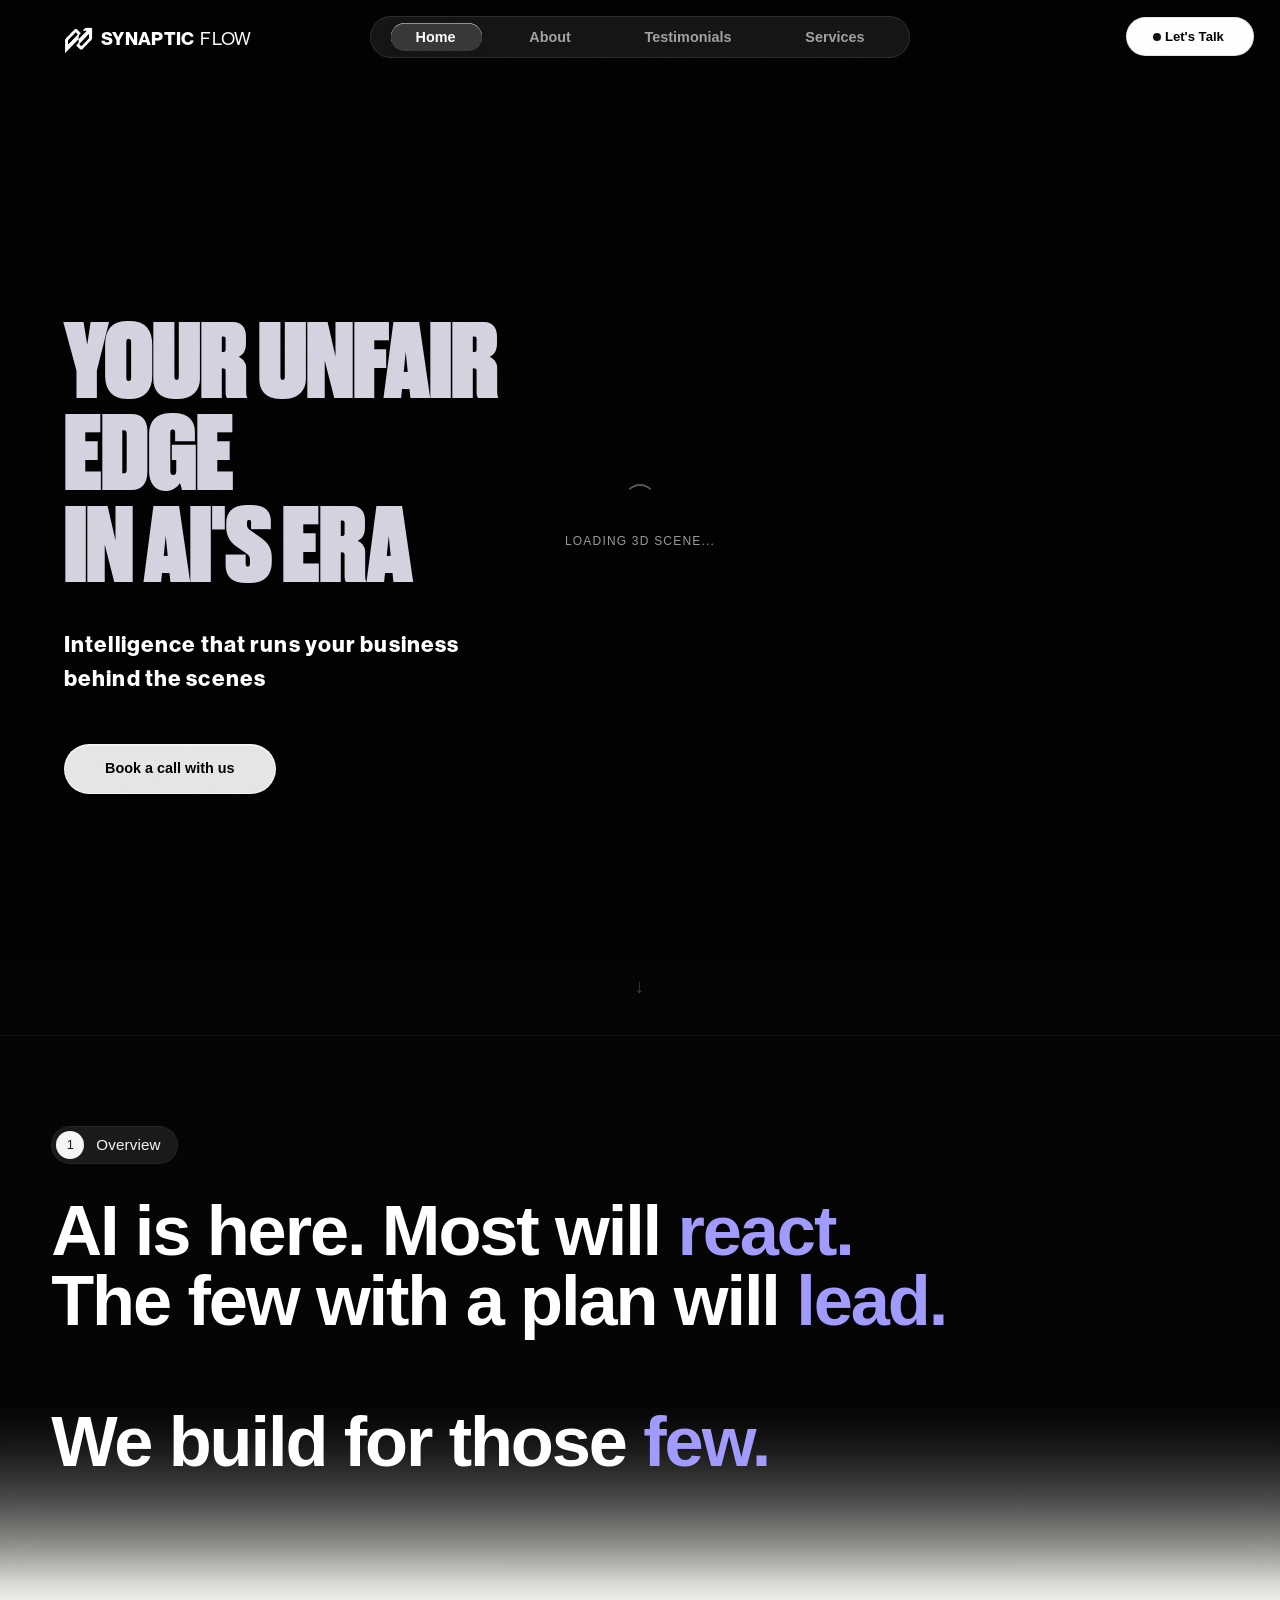
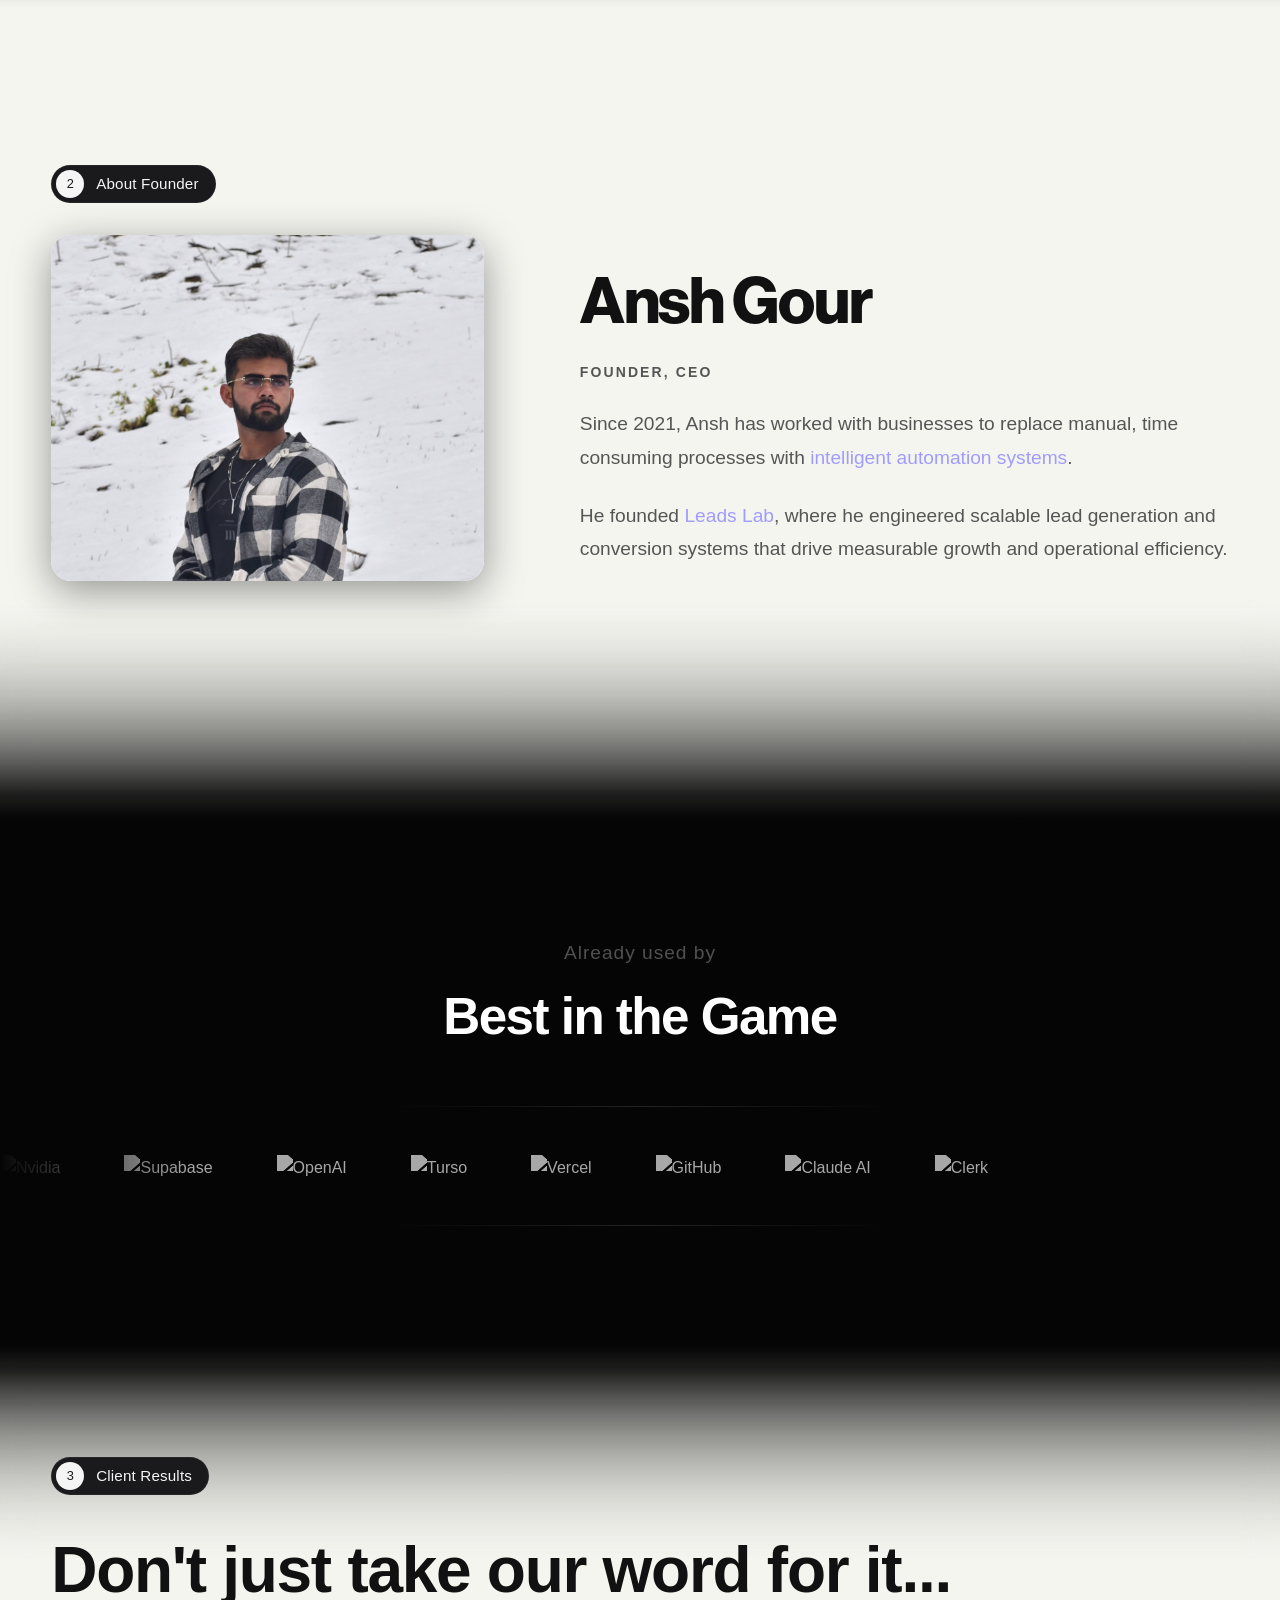
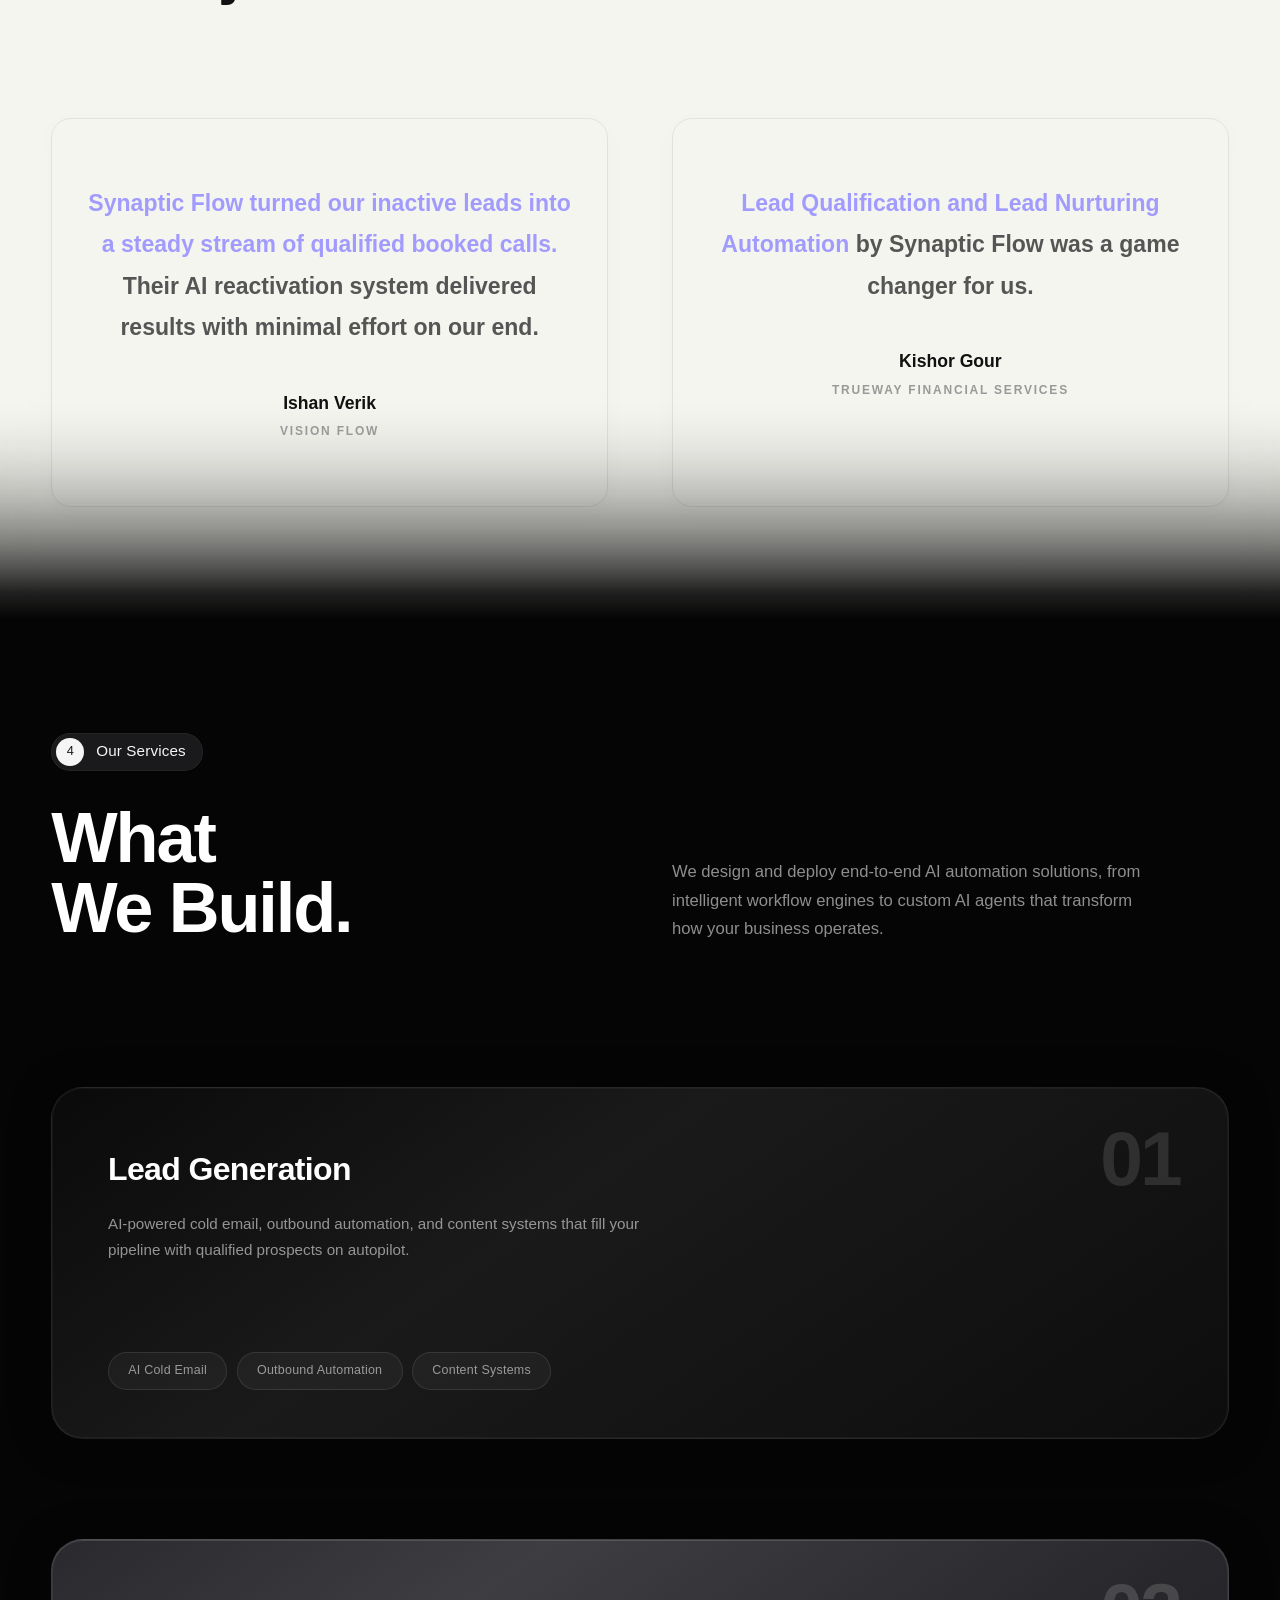
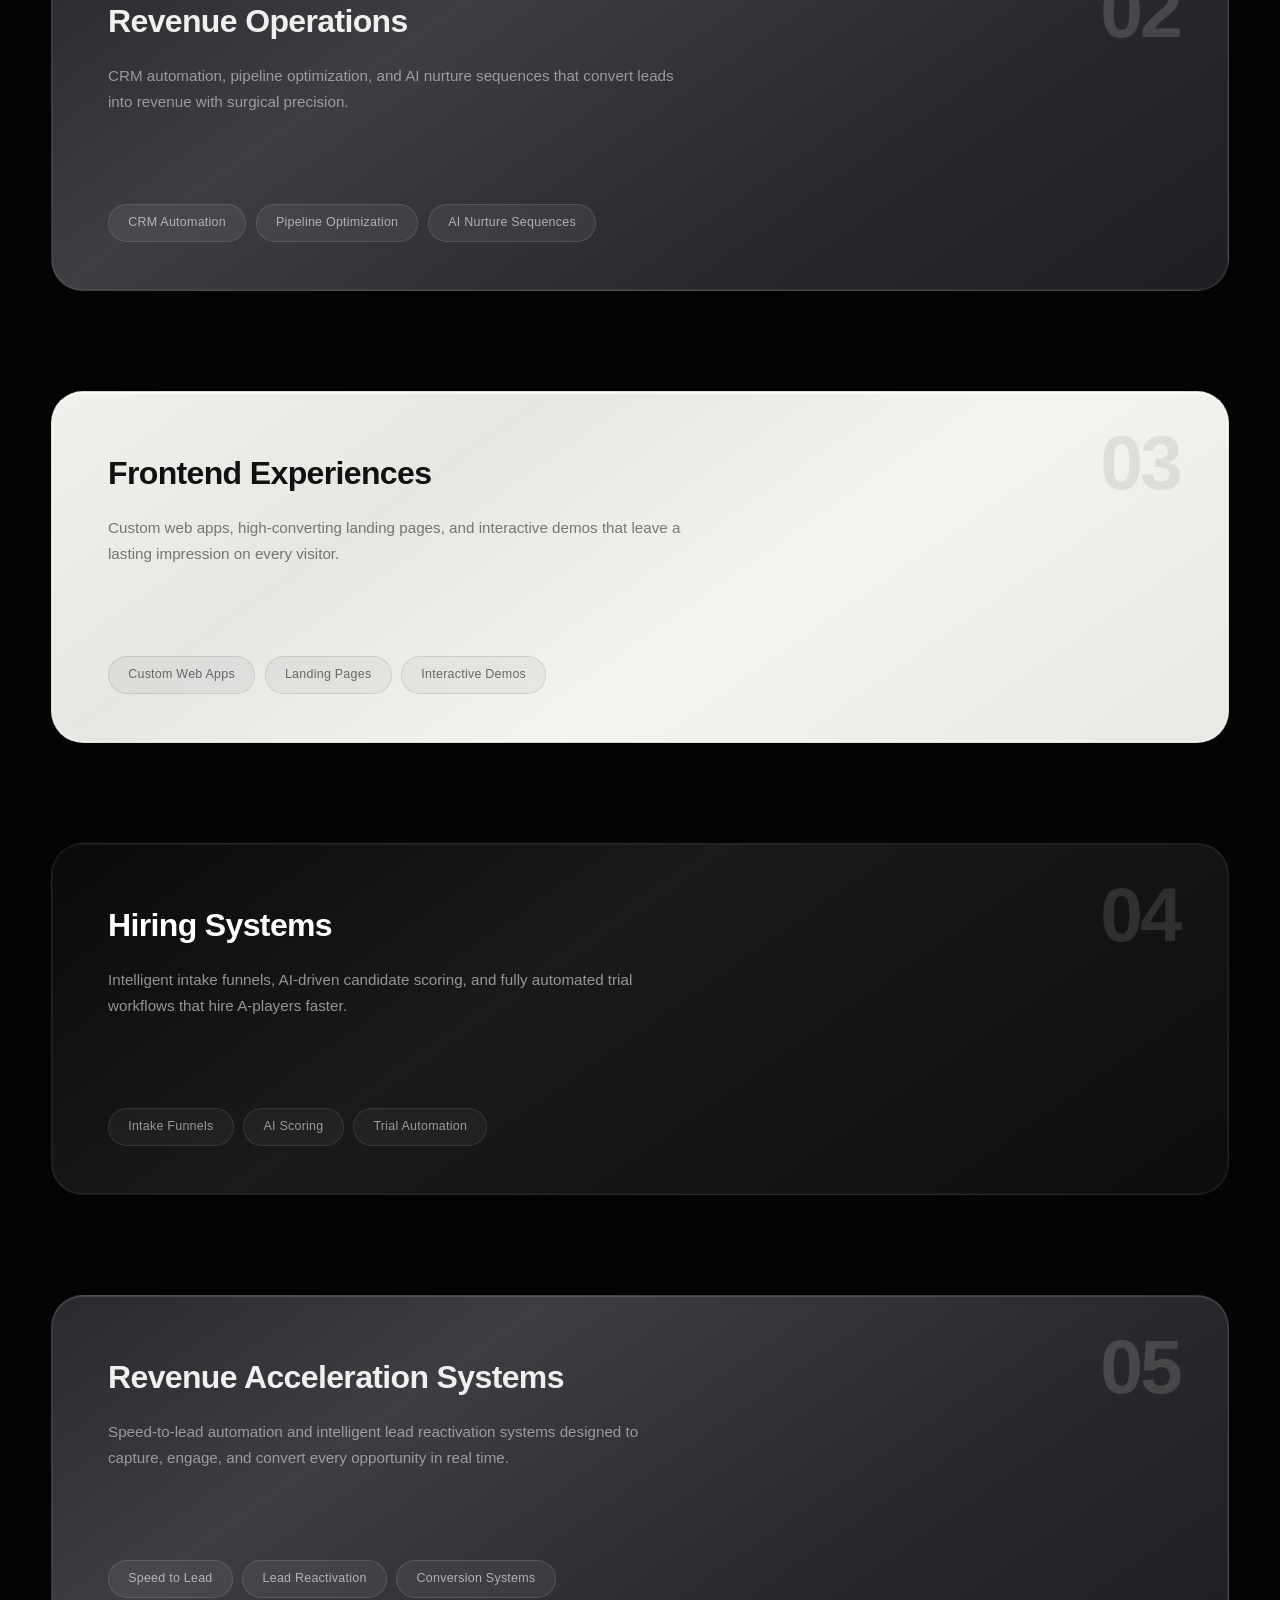
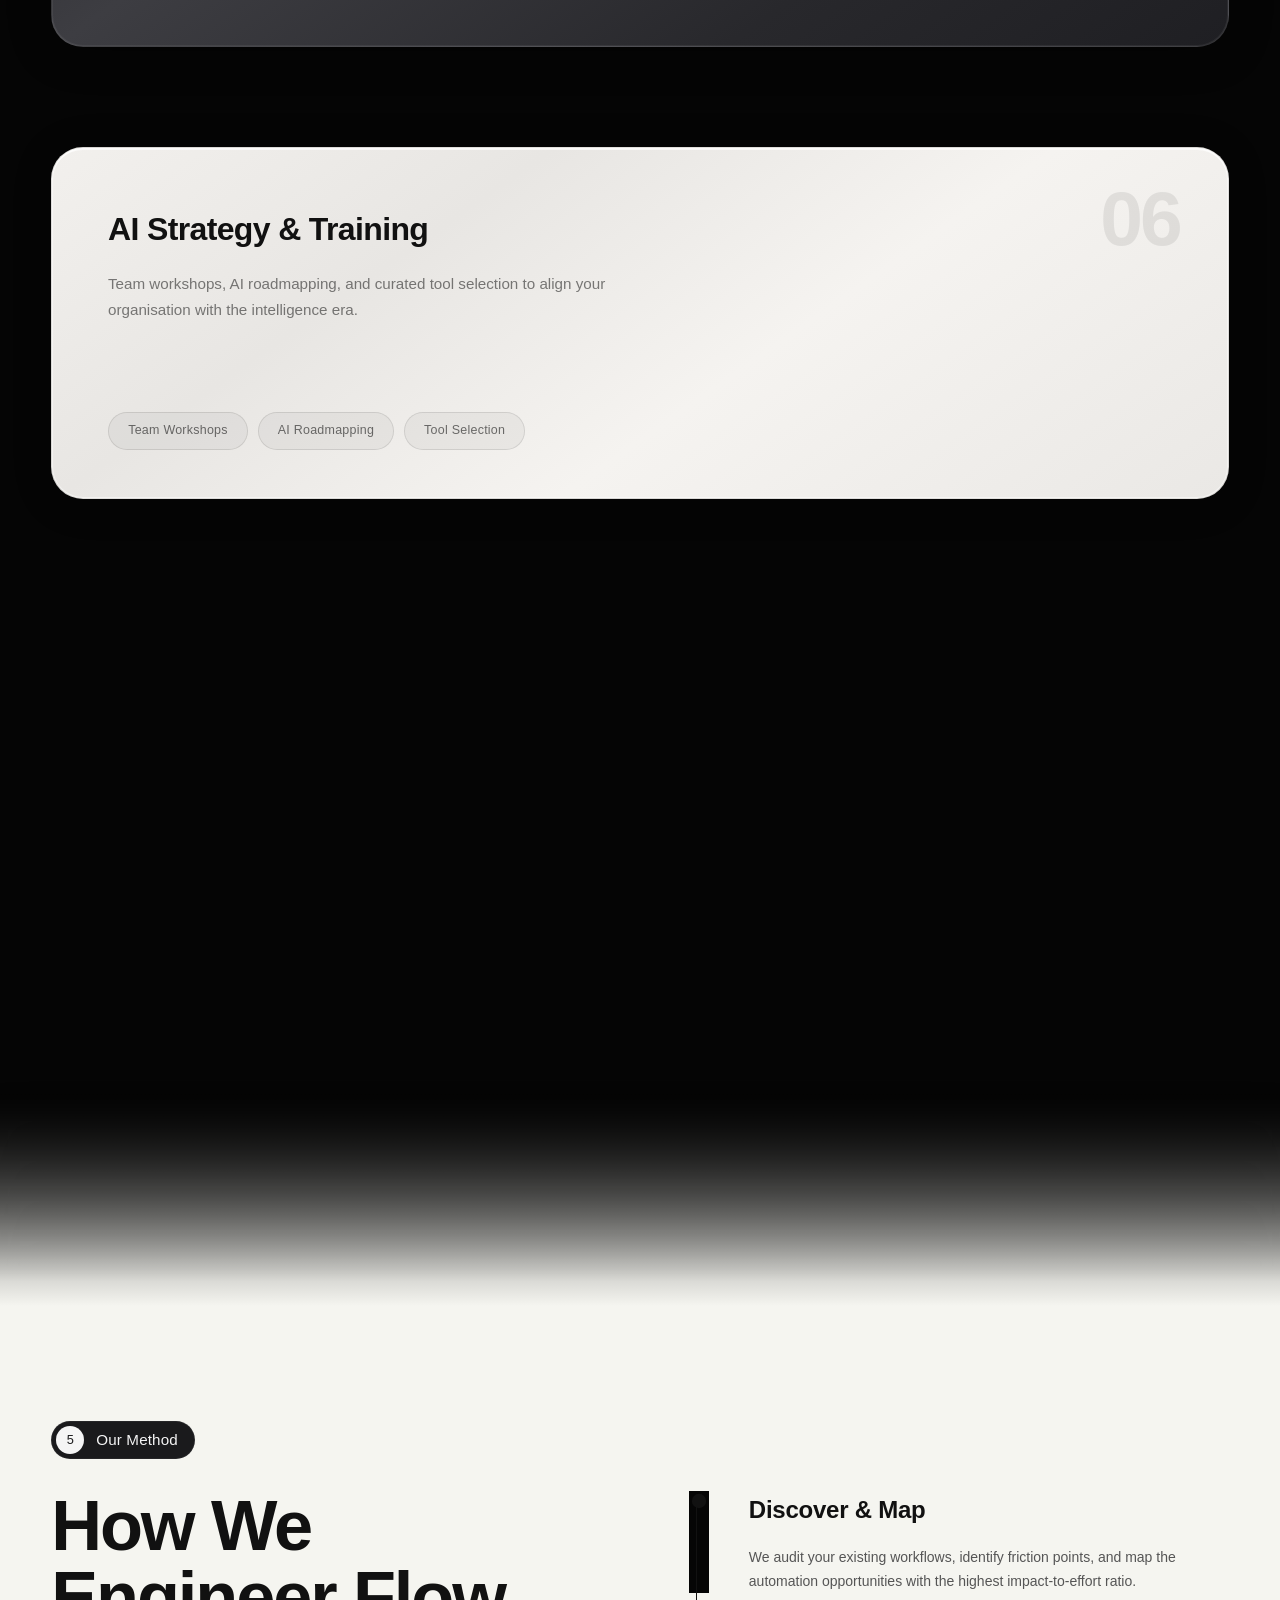
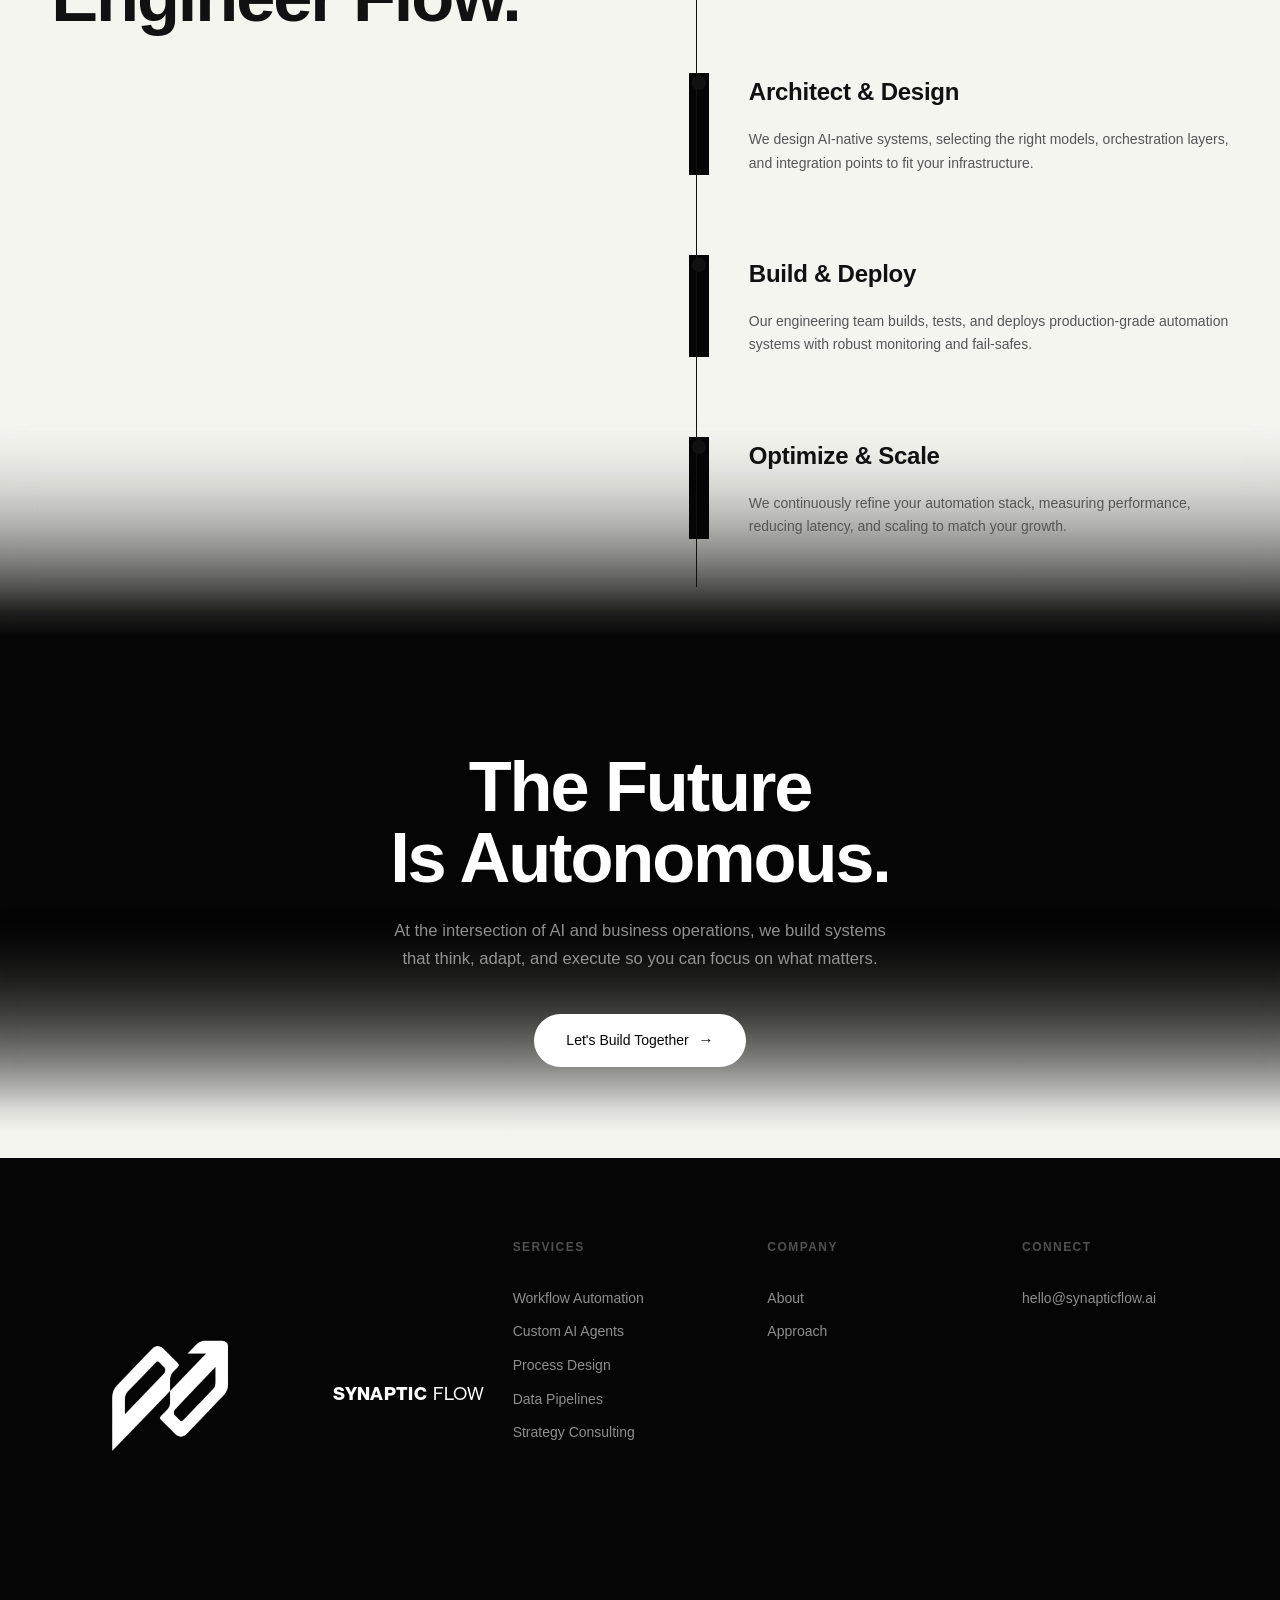
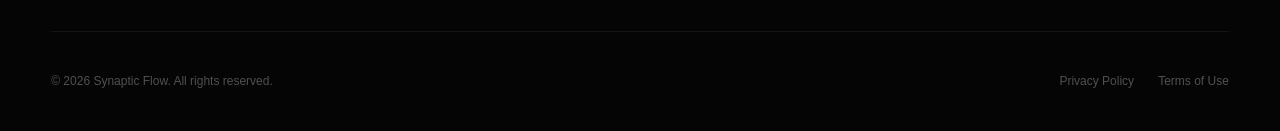
==== index.html @ d0195c16 "Add files via upload" ====
<!DOCTYPE html>
<html lang="en">
<head>
  <meta charset="UTF-8">
  <meta name="viewport" content="width=device-width, initial-scale=1.0">
  <title>Synaptic Flow</title>
  <meta name="description" content="Synaptic Flow is an AI automation agency that designs intelligent workflows, custom AI agents, and data pipeline solutions to accelerate your business.">
  
  <!-- SEO & Social Media Meta Tags -->
  <meta property="og:title" content="Synaptic Flow">
  <meta property="og:description" content="Redefining business efficiency with AI-native workflows and intelligent infrastructure.">
  <meta property="og:type" content="website">
  <meta property="og:url" content="https://synaptic-flow-steel.vercel.app">
  <meta property="og:image" content="https://synaptic-flow-steel.vercel.app/LOGO main.png">
  
  <meta name="twitter:card" content="summary_large_image">
  <meta name="twitter:title" content="Synaptic Flow">
  <meta name="twitter:description" content="Intelligent systems that think, adapt, and execute.">
  <meta name="twitter:image" content="https://synaptic-flow-steel.vercel.app/LOGO main.png">

  <link rel="stylesheet" href="style.css?v=1.1">
  <link rel="stylesheet" href="scroll-stack.css?v=1.0">
  <link rel="icon" href="data:image/svg+xml,%3Csvg xmlns='http://www.w3.org/2000/svg' viewBox='0 0 100 100'%3E%3Cstyle%3E path %7B fill: black; %7D @media (prefers-color-scheme: dark) %7B path %7B fill: white; %7D %7D %3C/style%3E%3Cpath d='M24 73L44 33H64L44 73H24ZM52 65L72 25L84 25L84 35L72 65L52 65Z'/%3E%3C/svg%3E">
  
  <!-- Preload Spline Models for faster delivery -->
  <link rel="preload" href="https://prod.spline.design/l4Z8jUJ92peaxPtR/scene.splinecode" as="fetch" crossorigin="anonymous">
  <link rel="preload" href="https://prod.spline.design/rme7AXOJMiiOCB2o/scene.splinecode" as="fetch" crossorigin="anonymous">

  <!-- Three.js for Background Effects -->
  <script src="https://cdnjs.cloudflare.com/ajax/libs/three.js/0.160.0/three.min.js"></script>

  <!-- Spline JS Runtime -->
  <script type="module">
    import { Application } from 'https://esm.sh/@splinetool/runtime';
    
    document.addEventListener('DOMContentLoaded', () => {
      // Skip Spline 3D on mobile for performance — show static image instead
      if (window.innerWidth <= 768) {
        const loader = document.getElementById('splineLoader');
        if (loader) loader.classList.add('hidden');
        return;
      }

      const fgCanvas = document.getElementById('canvas3d');
      const loader = document.getElementById('splineLoader');
      
      const appFg = new Application(fgCanvas);
      
      appFg.load('https://prod.spline.design/l4Z8jUJ92peaxPtR/scene.splinecode')
        .then(() => {
          loader.classList.add('hidden');
          fgCanvas.classList.add('loaded');
        })
        .catch(err => console.error("Spline Load Error:", err));
    });
  </script>
</head>
<body>

  <!-- Noise Texture Overlay -->
  <div class="noise-overlay" aria-hidden="true"></div>

  <!-- ============================================================
       NAVIGATION — Centered, minimal, augen-style
       ============================================================ -->
  <nav class="nav" id="nav">
    <div class="container">
      <a href="#" class="nav-logo">
        <img src="LOGO main.png" alt="Synaptic Flow Logo" class="logo-image">
        <span class="brand-text"><strong>SYNAPTIC</strong> FLOW</span>
      </a>

      <ul class="nav-links" id="navLinks">
        <li><a href="#hero" class="nav-link" data-section="hero">Home</a></li>
        <li><a href="#about" class="nav-link" data-section="about">About</a></li>
        <li><a href="#testimonials" class="nav-link" data-section="testimonials">Testimonials</a></li>
        <li><a href="#services" class="nav-link" data-section="services">Services</a></li>
        <div class="nav-glass-indicator" id="navGlassIndicator"></div>
      </ul>



      <a href="https://cal.com/ansh-gour-oewwlq/30min" target="_blank" class="interactive-hover-btn group">
        <span class="ihb-text-initial">Let's Talk</span>
        <div class="ihb-text-hover">
          <span>Let's Talk</span>
          <svg width="16" height="16" viewBox="0 0 24 24" fill="none" stroke="currentColor" stroke-width="2" stroke-linecap="round" stroke-linejoin="round" class="lucide lucide-arrow-right"><path d="M5 12h14"/><path d="m12 5 7 7-7 7"/></svg>
        </div>
        <div class="ihb-bg-effect"></div>
      </a>

      <button class="nav-toggle" id="navToggle" aria-label="Toggle navigation">
        <span></span>
        <span></span>
        <span></span>
      </button>
    </div>
  </nav>

  <!-- Mobile Menu -->
  <div class="mobile-menu" id="mobileMenu">
    <a href="#hero" class="nav-link">Home</a>
    <a href="#about" class="nav-link">About</a>
    <a href="#testimonials" class="nav-link">Testimonials</a>
    <a href="#services" class="nav-link">Services</a>
    <a href="#contact" class="btn btn-primary" style="margin-top: 1rem;">Get Started <span class="btn-arrow">→</span></a>
  </div>

  <!-- ============================================================
       HERO SECTION — Light, augen.pro inspired
       ============================================================ -->
  <section class="hero" id="hero">
    <!-- LightPillar Background (Desktop Only) -->
    <div id="lightPillarContainer" class="desktop-only" aria-hidden="true"></div>

    <!-- Top Heading -->
    <!-- Desktop: Left-aligned, 3 lines, Solid Black -->
    <h2 class="hero-top-heading reveal desktop-only">
      <span class="heading-line-1">YOUR UNFAIR</span>
      <span class="heading-line-2">EDGE</span>
      <span class="heading-line-3">IN AI'S ERA</span>
    </h2>
    
    <!-- Mobile: Centered, 2 lines, Hollow/Solid Mix -->
    <h2 class="hero-top-heading reveal mobile-only">
      <span class="heading-line-1">YOUR <span class="text-hollow">UNFAIR</span> EDGE</span>
      <span class="heading-line-2">IN <span class="text-solid">AI'S</span> <span class="text-hollow">ERA</span></span>
    </h2>

    <!-- Subheading with Scramble Effect -->
    <div class="hero-subheading-wrapper reveal reveal-delay-1">
      <span id="specialTextSubheading" class="special-text-subheading"></span>
    </div>

    <!-- Book a Call Button (Initially inline, then becomes floating) -->
    <div class="floating-cta-bar" id="floatingCtaBar">
      <a
        href="https://cal.com/ansh-gour-oewwlq/30min"
        target="_blank"
        rel="noopener noreferrer"
        class="floating-cta-btn group"
        id="floatingCtaBtn"
        aria-label="Book a call with us"
      >
        <span class="ihb-text-initial">Book a call with us</span>
        <div class="ihb-text-hover">
          <span>Book a call with us</span>
          <svg width="16" height="16" viewBox="0 0 24 24" fill="none" stroke="currentColor" stroke-width="2" stroke-linecap="round" stroke-linejoin="round" class="lucide lucide-arrow-right"><path d="M5 12h14"/><path d="m12 5 7 7-7 7"/></svg>
        </div>
        <div class="ihb-bg-effect"></div>
      </a>
    </div>

    <!-- Mobile-only Logo Cloud (inside hero, below subheading) -->
    <div class="hero-logo-cloud" aria-label="Trusted brands">
      <div class="hero-logo-cloud-divider"></div>
      <div class="hero-logo-cloud-row">
        <p class="hero-logo-cloud-label">Used by the best</p>
        <div class="hero-logo-cloud-slider">
          <div class="hero-logo-cloud-track">
            <img src="https://svgl.app/library/nvidia-wordmark-light.svg" alt="Nvidia" loading="lazy">
            <img src="https://svgl.app/library/supabase_wordmark_light.svg" alt="Supabase" loading="lazy">
            <img src="https://svgl.app/library/openai_wordmark_light.svg" alt="OpenAI" loading="lazy">
            <img src="https://svgl.app/library/turso-wordmark-light.svg" alt="Turso" loading="lazy">
            <img src="https://svgl.app/library/vercel_wordmark.svg" alt="Vercel" loading="lazy">
            <img src="https://svgl.app/library/github_wordmark_light.svg" alt="GitHub" loading="lazy">
            <img src="https://svgl.app/library/claude-ai-wordmark-icon_light.svg" alt="Claude AI" loading="lazy">
            <img src="https://svgl.app/library/clerk-wordmark-light.svg" alt="Clerk" loading="lazy">
            <!-- Duplicated for seamless loop -->
            <img src="https://svgl.app/library/nvidia-wordmark-light.svg" alt="" loading="lazy" aria-hidden="true">
            <img src="https://svgl.app/library/supabase_wordmark_light.svg" alt="" loading="lazy" aria-hidden="true">
            <img src="https://svgl.app/library/openai_wordmark_light.svg" alt="" loading="lazy" aria-hidden="true">
            <img src="https://svgl.app/library/turso-wordmark-light.svg" alt="" loading="lazy" aria-hidden="true">
            <img src="https://svgl.app/library/vercel_wordmark.svg" alt="" loading="lazy" aria-hidden="true">
            <img src="https://svgl.app/library/github_wordmark_light.svg" alt="" loading="lazy" aria-hidden="true">
            <img src="https://svgl.app/library/claude-ai-wordmark-icon_light.svg" alt="" loading="lazy" aria-hidden="true">
            <img src="https://svgl.app/library/clerk-wordmark-light.svg" alt="" loading="lazy" aria-hidden="true">
          </div>
        </div>
      </div>
      <div class="hero-logo-cloud-divider"></div>
    </div>

    <!-- Central 3D visual area -->
    <div class="hero-visual">
      <!-- Static fallback for mobile (no WebGL needed) -->


      <!-- Spline 3D Scene (desktop only) -->
      <div class="spline-container" id="spline-hero">
        <!-- Loading state -->
        <div class="spline-loader" id="splineLoader">
          <div class="spline-spinner"></div>
          <span>Loading 3D Scene...</span>
        </div>
        
        <!-- Canvas for Foreground Robot -->
        <canvas id="canvas3d"></canvas>
      </div>
    </div>



    <!-- Scroll indicator -->
    <div class="hero-scroll">
      <span class="scroll-arrow">↓</span>
    </div>

    <!-- Light-to-dark transition gradient & blur -->
    <div class="hero-to-dark" aria-hidden="true"></div>
  </section>

  <!-- ============================================================
       OVERVIEW SECTION
       ============================================================ -->
  <section class="section overview" id="overview">
    <div class="container">
      <div class="overview-header reveal">
        <div class="section-kicker-badge" style="margin-bottom: 2rem;">
          <span class="badge-number">1</span>
          <span class="badge-text">Overview</span>
        </div>
        <h2 class="overview-heading">AI is here. Most will <span style="color:var(--accent-2)">react.</span><br>The few with a plan will <span style="color:var(--accent-2)">lead.</span><br><br>We build for those <span style="color:var(--accent-2)">few.</span></h2>

      </div>


    </div>
    <div class="section-fade fade-to-light" aria-hidden="true"></div>
  </section>

  <!-- ============================================================
       ABOUT SECTION
       ============================================================ -->
  <section class="section about light-section" id="about">
    <div class="container">
      <div class="section-kicker-badge reveal" style="margin-bottom: 5rem; margin-top: -8rem; position: relative; z-index: 10;">
        <span class="badge-number">2</span>
        <span class="badge-text">About Founder</span>
      </div>
      <div class="about-grid">
        <div class="about-image reveal">
          <img src="ansh.jpg.jpeg" alt="Ansh Gour">
        </div>
        <div class="about-content reveal reveal-delay-1">
          <div class="about-header">
            <h2 class="about-name">Ansh Gour</h2>
            <div class="about-title">Founder, CEO</div>
          </div>
          <div class="about-text-container">
            <p class="about-text">
              Since 2021, Ansh has worked with businesses to replace manual, time consuming processes with <span style="color:var(--accent-2); font-weight: 500;">intelligent automation systems</span>.
            </p>
            <p class="about-text">
              He founded <span style="color:var(--accent-2); font-weight: 500;">Leads Lab</span>, where he engineered scalable lead generation and conversion systems that drive measurable growth and operational efficiency.
            </p>
          </div>
        </div>
      </div>
    </div>
    <div class="section-fade fade-to-dark" aria-hidden="true"></div>
  </section>



  <!-- ============================================================
       LOGO CLOUD SECTION (Desktop Only)
       ============================================================ -->
  <section class="section logo-cloud-section" id="logo-cloud" aria-label="Tools used by the best">
    <div class="logo-cloud-inner">
      <div class="logo-cloud-header">
        <p class="logo-cloud-sub">Already used by</p>
        <h2 class="logo-cloud-heading">Best in the Game</h2>
      </div>
      <div class="logo-cloud-divider"></div>
      <div class="logo-cloud-slider-wrapper">
        <div class="logo-cloud-slider" id="logoCloudSlider">
          <div class="logo-cloud-track">
            <img src="https://svgl.app/library/nvidia-wordmark-light.svg" alt="Nvidia" loading="lazy">
            <img src="https://svgl.app/library/supabase_wordmark_light.svg" alt="Supabase" loading="lazy">
            <img src="https://svgl.app/library/openai_wordmark_light.svg" alt="OpenAI" loading="lazy">
            <img src="https://svgl.app/library/turso-wordmark-light.svg" alt="Turso" loading="lazy">
            <img src="https://svgl.app/library/vercel_wordmark.svg" alt="Vercel" loading="lazy">
            <img src="https://svgl.app/library/github_wordmark_light.svg" alt="GitHub" loading="lazy">
            <img src="https://svgl.app/library/claude-ai-wordmark-icon_light.svg" alt="Claude AI" loading="lazy">
            <img src="https://svgl.app/library/clerk-wordmark-light.svg" alt="Clerk" loading="lazy">
            <!-- Duplicated for seamless loop -->
            <img src="https://svgl.app/library/nvidia-wordmark-light.svg" alt="" loading="lazy" aria-hidden="true">
            <img src="https://svgl.app/library/supabase_wordmark_light.svg" alt="" loading="lazy" aria-hidden="true">
            <img src="https://svgl.app/library/openai_wordmark_light.svg" alt="" loading="lazy" aria-hidden="true">
            <img src="https://svgl.app/library/turso-wordmark-light.svg" alt="" loading="lazy" aria-hidden="true">
            <img src="https://svgl.app/library/vercel_wordmark.svg" alt="" loading="lazy" aria-hidden="true">
            <img src="https://svgl.app/library/github_wordmark_light.svg" alt="" loading="lazy" aria-hidden="true">
            <img src="https://svgl.app/library/claude-ai-wordmark-icon_light.svg" alt="" loading="lazy" aria-hidden="true">
            <img src="https://svgl.app/library/clerk-wordmark-light.svg" alt="" loading="lazy" aria-hidden="true">
          </div>
        </div>
      </div>
      <div class="logo-cloud-divider"></div>
    </div>
  </section>

  <!-- ============================================================
       TESTIMONIALS SECTION
       ============================================================ -->
  <section class="section testimonials light-section" id="testimonials">
    <div class="section-fade-top fade-from-dark" aria-hidden="true"></div>
    <div class="container">
      <div class="section-kicker-badge reveal" style="margin-bottom: 1.5rem;">
        <span class="badge-number">3</span>
        <span class="badge-text">Client Results</span>
      </div>
      <h2 class="testimonials-heading reveal">Don't just take our word for it...</h2>
      
      <div class="testimonials-grid">
        <div class="testimonial-card reveal">
          <p class="testimonial-text">
            <span class="text-accent">Synaptic Flow turned our inactive leads into a steady stream of qualified booked calls.</span> Their AI reactivation system delivered results with minimal effort on our end.
          </p>
          <div class="testimonial-author">
            <span class="author-name">Ishan Verik</span>
            <span class="author-company">VISION FLOW</span>
          </div>
        </div>

        <div class="testimonial-card reveal reveal-delay-1">
          <p class="testimonial-text">
            <span class="text-accent">Lead Qualification and Lead Nurturing Automation</span> by Synaptic Flow was a game changer for us.
          </p>
          <div class="testimonial-author">
            <span class="author-name">Kishor Gour</span>
            <span class="author-company">TRUEWAY FINANCIAL SERVICES</span>
          </div>
        </div>
      </div>
    </div>
    <div class="section-fade fade-to-dark" aria-hidden="true"></div>
  </section>

  <!-- ============================================================
       SERVICES SECTION
       ============================================================ -->
  <section class="section services" id="services">
    <div class="container">
      <div class="section-kicker-badge reveal" style="margin-bottom: 2rem;">
        <span class="badge-number">4</span>
        <span class="badge-text">Our Services</span>
      </div>
      <div class="services-header reveal">
        <h2 class="services-heading">What<br>We Build.</h2>
        <p class="services-description">
          We design and deploy end-to-end AI automation solutions, from intelligent workflow engines to custom AI agents that transform how your business operates.
        </p>
      </div>

      <!-- ===== DESKTOP: Scroll-Stack Cards ===== -->
      <div class="scroll-stack-wrapper" id="scrollStackWrapper">
        <div class="scroll-stack-inner">

          <!-- Card 1 — Shiny Black -->
          <div class="scroll-stack-card ss-shiny-black">
            <div class="ss-card-shimmer"></div>
            <span class="ss-card-number">01</span>
            <h3 class="ss-card-title">Lead Generation</h3>
            <p class="ss-card-desc">AI-powered cold email, outbound automation, and content systems that fill your pipeline with qualified prospects on autopilot.</p>
            <div class="ss-card-pills">
              <span class="ss-pill">AI Cold Email</span>
              <span class="ss-pill">Outbound Automation</span>
              <span class="ss-pill">Content Systems</span>
            </div>
          </div>

          <!-- Card 2 — Metallic Gray -->
          <div class="scroll-stack-card ss-metallic-gray">
            <div class="ss-card-shimmer"></div>
            <span class="ss-card-number">02</span>
            <h3 class="ss-card-title">Revenue Operations</h3>
            <p class="ss-card-desc">CRM automation, pipeline optimization, and AI nurture sequences that convert leads into revenue with surgical precision.</p>
            <div class="ss-card-pills">
              <span class="ss-pill">CRM Automation</span>
              <span class="ss-pill">Pipeline Optimization</span>
              <span class="ss-pill">AI Nurture Sequences</span>
            </div>
          </div>

          <!-- Card 3 — Pearl White -->
          <div class="scroll-stack-card ss-pearl-white">
            <div class="ss-card-shimmer"></div>
            <span class="ss-card-number">03</span>
            <h3 class="ss-card-title">Frontend Experiences</h3>
            <p class="ss-card-desc">Custom web apps, high-converting landing pages, and interactive demos that leave a lasting impression on every visitor.</p>
            <div class="ss-card-pills">
              <span class="ss-pill">Custom Web Apps</span>
              <span class="ss-pill">Landing Pages</span>
              <span class="ss-pill">Interactive Demos</span>
            </div>
          </div>

          <!-- Card 4 — Shiny Black -->
          <div class="scroll-stack-card ss-shiny-black">
            <div class="ss-card-shimmer"></div>
            <span class="ss-card-number">04</span>
            <h3 class="ss-card-title">Hiring Systems</h3>
            <p class="ss-card-desc">Intelligent intake funnels, AI-driven candidate scoring, and fully automated trial workflows that hire A-players faster.</p>
            <div class="ss-card-pills">
              <span class="ss-pill">Intake Funnels</span>
              <span class="ss-pill">AI Scoring</span>
              <span class="ss-pill">Trial Automation</span>
            </div>
          </div>

          <!-- Card 5 — Metallic Gray -->
          <div class="scroll-stack-card ss-metallic-gray">
            <div class="ss-card-shimmer"></div>
            <span class="ss-card-number">05</span>
            <h3 class="ss-card-title">Revenue Acceleration Systems</h3>
            <p class="ss-card-desc">Speed-to-lead automation and intelligent lead reactivation systems designed to capture, engage, and convert every opportunity in real time.</p>
            <div class="ss-card-pills">
              <span class="ss-pill">Speed to Lead</span>
              <span class="ss-pill">Lead Reactivation</span>
              <span class="ss-pill">Conversion Systems</span>
            </div>
          </div>

          <!-- Card 6 — Pearl White -->
          <div class="scroll-stack-card ss-pearl-white">
            <div class="ss-card-shimmer"></div>
            <span class="ss-card-number">06</span>
            <h3 class="ss-card-title">AI Strategy & Training</h3>
            <p class="ss-card-desc">Team workshops, AI roadmapping, and curated tool selection to align your organisation with the intelligence era.</p>
            <div class="ss-card-pills">
              <span class="ss-pill">Team Workshops</span>
              <span class="ss-pill">AI Roadmapping</span>
              <span class="ss-pill">Tool Selection</span>
            </div>
          </div>

          <div class="scroll-stack-end"></div>
        </div>
      </div>

      <!-- ===== MOBILE: Standard Grid Fallback ===== -->
      <div class="solutions-grid solutions-grid-mobile">
        <div class="solution-card reveal">
          <div class="glow-pattern" style="background: radial-gradient(circle at center, rgba(108, 92, 231, 0.08) 0%, transparent 60%);"></div>
          <h3 class="solution-title">Lead Generation</h3>
          <div class="solution-labels">
            <span class="solution-label-pill">AI Cold Email</span>
            <span class="solution-label-pill">Outbound Automation</span>
            <span class="solution-label-pill">Content Systems</span>
          </div>
        </div>
        <div class="solution-card reveal reveal-delay-1">
          <div class="glow-pattern" style="background: radial-gradient(circle at center, rgba(162, 155, 254, 0.08) 0%, transparent 60%); animation-delay: -2s;"></div>
          <h3 class="solution-title">Revenue Operations</h3>
          <div class="solution-labels">
            <span class="solution-label-pill">CRM Automation</span>
            <span class="solution-label-pill">Pipeline Optimization</span>
            <span class="solution-label-pill">AI Nurture Sequences</span>
          </div>
        </div>
        <div class="solution-card reveal reveal-delay-2">
          <div class="glow-pattern" style="background: radial-gradient(circle at center, rgba(116, 185, 255, 0.08) 0%, transparent 60%); animation-delay: -4s;"></div>
          <h3 class="solution-title">Frontend Experiences</h3>
          <div class="solution-labels">
            <span class="solution-label-pill">Custom Web Apps</span>
            <span class="solution-label-pill">Landing Pages</span>
            <span class="solution-label-pill">Interactive Demos</span>
          </div>
        </div>
        <div class="solution-card reveal">
          <div class="glow-pattern" style="background: radial-gradient(circle at center, rgba(255, 118, 117, 0.06) 0%, transparent 60%); animation-delay: -6s;"></div>
          <h3 class="solution-title">Hiring Systems</h3>
          <div class="solution-labels">
            <span class="solution-label-pill">Intake Funnels</span>
            <span class="solution-label-pill">AI Scoring</span>
            <span class="solution-label-pill">Trial Automation</span>
          </div>
        </div>
        <div class="solution-card reveal reveal-delay-1">
          <div class="glow-pattern" style="background: radial-gradient(circle at center, rgba(85, 239, 196, 0.06) 0%, transparent 60%); animation-delay: -8s;"></div>
          <h3 class="solution-title">Revenue Acceleration Systems</h3>
          <div class="solution-labels">
            <span class="solution-label-pill">Speed to Lead</span>
            <span class="solution-label-pill">Lead Reactivation</span>
            <span class="solution-label-pill">Conversion Systems</span>
          </div>
        </div>
        <div class="solution-card reveal reveal-delay-2">
          <div class="glow-pattern" style="background: radial-gradient(circle at center, rgba(253, 203, 110, 0.06) 0%, transparent 60%); animation-delay: -10s;"></div>
          <h3 class="solution-title">AI Strategy &amp; Training</h3>
          <div class="solution-labels">
            <span class="solution-label-pill">Team Workshops</span>
            <span class="solution-label-pill">AI Roadmapping</span>
            <span class="solution-label-pill">Tool Selection</span>
          </div>
        </div>
      </div>

    </div>
    <div class="section-fade fade-to-light" aria-hidden="true"></div>
  </section>

  <!-- ============================================================
       APPROACH SECTION
       ============================================================ -->
  <section class="section approach light-section" id="approach">
    <div class="container">
      <div class="section-kicker-badge" style="margin-bottom: 2rem;">
        <span class="badge-number">5</span>
        <span class="badge-text">Our Method</span>
      </div>
      <div class="approach-grid">
        <h2 class="approach-heading">How We<br>Engineer Flow.</h2>

        <div class="approach-content" id="approachContent">
          <div class="approach-progress-line" id="approachProgress"></div>
          <div class="approach-step step-animate" data-step="0">
            <div class="step-dot"><span class="step-dot-inner"></span></div>
            <div class="step-body">
              <h3 class="step-title">Discover &amp; Map</h3>
              <p class="step-desc">We audit your existing workflows, identify friction points, and map the automation opportunities with the highest impact-to-effort ratio.</p>
            </div>
          </div>
          <div class="approach-step step-animate" data-step="1">
            <div class="step-dot"><span class="step-dot-inner"></span></div>
            <div class="step-body">
              <h3 class="step-title">Architect &amp; Design</h3>
              <p class="step-desc">We design AI-native systems, selecting the right models, orchestration layers, and integration points to fit your infrastructure.</p>
            </div>
          </div>
          <div class="approach-step step-animate" data-step="2">
            <div class="step-dot"><span class="step-dot-inner"></span></div>
            <div class="step-body">
              <h3 class="step-title">Build &amp; Deploy</h3>
              <p class="step-desc">Our engineering team builds, tests, and deploys production-grade automation systems with robust monitoring and fail-safes.</p>
            </div>
          </div>
          <div class="approach-step step-animate" data-step="3">
            <div class="step-dot"><span class="step-dot-inner"></span></div>
            <div class="step-body">
              <h3 class="step-title">Optimize &amp; Scale</h3>
              <p class="step-desc">We continuously refine your automation stack, measuring performance, reducing latency, and scaling to match your growth.</p>
            </div>
          </div>
        </div>
      </div>
    </div>
    <div class="section-fade fade-to-dark" aria-hidden="true"></div>
  </section>

  <!-- ============================================================
       SOLUTIONS / CTA SECTION (with Spline slot)
       ============================================================ -->
  <section class="section cta-section" id="solutions">
    <div class="container">

      <h2 class="cta-heading reveal">The Future<br>Is Autonomous.</h2>
      <p class="cta-desc reveal reveal-delay-1">
        At the intersection of AI and business operations, we build systems that think, adapt, and execute so you can focus on what matters.
      </p>
      <div class="reveal reveal-delay-2">
        <a href="https://cal.com/ansh-gour-oewwlq/30min" target="_blank" class="btn btn-primary">Let's Build Together <span class="btn-arrow">→</span></a>
      </div>

    </div>
    <div class="section-fade fade-to-light" aria-hidden="true"></div>
  </section>



  <!-- ============================================================
       FOOTER
       ============================================================ -->
  <footer class="footer" id="contact">
    <div class="container">
      <div class="footer-top">
        <div class="footer-brand">
          <img src="LOGO main.png" alt="Big Synaptic Flow Logo" class="footer-huge-logo">
          <a href="#" class="nav-logo">
            <span class="brand-text"><strong>SYNAPTIC</strong> FLOW</span>
          </a>
        </div>

        <div class="footer-col">
          <h4 class="footer-col-title">Services</h4>
          <a href="#services" class="footer-link">Workflow Automation</a>
          <a href="#services" class="footer-link">Custom AI Agents</a>
          <a href="#services" class="footer-link">Process Design</a>
          <a href="#services" class="footer-link">Data Pipelines</a>
          <a href="#services" class="footer-link">Strategy Consulting</a>
        </div>

        <div class="footer-col">
          <h4 class="footer-col-title">Company</h4>
          <a href="#overview" class="footer-link">About</a>
          <a href="#approach" class="footer-link">Approach</a>

        </div>

        <div class="footer-col">
          <h4 class="footer-col-title">Connect</h4>
          <a href="mailto:hello@synapticflow.ai" class="footer-link">hello@synapticflow.ai</a>

        </div>
      </div>

      <div class="footer-bottom">
        <p class="footer-copy">© 2026 Synaptic Flow. All rights reserved.</p>
        <div class="footer-socials">
          <a href="privacy.html" class="footer-social">Privacy Policy</a>
          <a href="terms.html" class="footer-social">Terms of Use</a>
        </div>
      </div>
    </div>
  </footer>

  <script src="script.js"></script>


</body>
</html>
---- style.css ----
/* ============================================================
   SYNAPTIC FLOW â€” Design System & Styles
   ============================================================ */

/* --- Fonts --- */
@font-face {
  font-family: 'Neue Haas Grotesk';
  src: url('neuehaasgrotdisp-55roman-trial.otf') format('opentype');
  font-weight: normal;
  font-style: normal;
}

@font-face {
  font-family: 'Neue Haas Grotesk';
  src: url('neuehaasgrotdispround-75bold-trial.otf') format('opentype');
  font-weight: bold;
  font-style: normal;
}

@font-face {
  font-family: 'Druk';
  src: url('Druk-Super-Trial.otf') format('opentype');
  font-weight: 900;
  font-style: normal;
}

@font-face {
  font-family: 'DrukTextWide';
  src: url('DrukTextWide-Super-Trial.otf') format('opentype');
  font-weight: 900;
  font-style: normal;
}

/* --- Google Fonts --- */
@import url('https://fonts.googleapis.com/css2-family=Inter:wght@300;400;500;600;700;800;900&family=Space+Grotesk:wght@400;500;600;700&family=Montserrat:wght@800;900&display=swap');

/* --- Custom Properties --- */
:root {
  /* Colors */
  --bg-primary: #050505;
  --bg-secondary: #0a0a0a;
  --bg-card: #0f0f0f;
  --bg-card-hover: #141414;
  --bg-card-border: rgba(255, 255, 255, 0.06);

  --text-primary: #ffffff;
  --text-secondary: rgba(255, 255, 255, 0.55);
  --text-tertiary: rgba(255, 255, 255, 0.3);
  --text-muted: rgba(255, 255, 255, 0.15);

  /* Light theme (hero) */
  --hero-bg: #f5f5f0;
  --hero-text: #111111;
  --hero-text-secondary: #555555;
  --hero-text-muted: #999999;
  --hero-border: rgba(0, 0, 0, 0.1);

  --accent-1: #6c5ce7;
  --accent-2: #a29bfe;
  --accent-gradient: linear-gradient(135deg, #6c5ce7 0%, #a29bfe 50%, #74b9ff 100%);
  --accent-glow: rgba(108, 92, 231, 0.15);

  /* Typography */
  --font-display: 'Space Grotesk', sans-serif;
  --font-body: 'Inter', sans-serif;

  --fs-hero: clamp(2.2rem, 4vw, 3.5rem);
  --fs-section: clamp(2.5rem, 5.5vw, 5.5rem);
  --fs-subsection: clamp(1.5rem, 3vw, 2.5rem);
  --fs-body-lg: clamp(1rem, 1.3vw, 1.25rem);
  --fs-body: clamp(0.875rem, 1vw, 1rem);
  --fs-caption: clamp(0.75rem, 0.85vw, 0.875rem);
  --fs-nav: 0.9rem;

  /* Spacing */
  --section-padding: clamp(5rem, 10vh, 10rem);
  --container-max: 1400px;
  --container-padding: clamp(1.5rem, 4vw, 4rem);

  /* Transitions */
  --ease-out-expo: cubic-bezier(0.16, 1, 0.3, 1);
  --transition-fast: 0.3s var(--ease-out-expo);
  --transition-medium: 0.6s var(--ease-out-expo);
  --transition-slow: 1s var(--ease-out-expo);

  /* Border radius */
  --radius-sm: 8px;
  --radius-md: 12px;
  --radius-lg: 20px;
  --radius-xl: 28px;
}

/* --- Reset --- */
*,
*::before,
*::after {
  margin: 0;
  padding: 0;
  box-sizing: border-box;
}

html {
  scroll-behavior: smooth;
  -webkit-font-smoothing: antialiased;
  -moz-osx-font-smoothing: grayscale;
}

body {
  font-family: var(--font-body);
  background-color: var(--bg-primary);
  color: var(--text-primary);
  line-height: 1.6;
  overflow-x: hidden;
}

a {
  color: inherit;
  text-decoration: none;
}

ul,
ol {
  list-style: none;
}

img {
  max-width: 100%;
  display: block;
}

button {
  border: none;
  background: none;
  font: inherit;
  color: inherit;
  cursor: pointer;
}

/* --- Container --- */
.container {
  max-width: var(--container-max);
  margin: 0 auto;
  padding: 0 var(--container-padding);
}

/* --- Section Base --- */
.section {
  padding: var(--section-padding) 0;
  position: relative;
}

/* ============================================================
   SECTION KICKER BADGES
   ============================================================ */
.section-kicker-badge {
  display: flex;
  width: fit-content;
  align-self: flex-start;
  align-items: center;
  gap: 0.75rem;
  padding: 4px 16px 4px 4px;
  border-radius: 100px;
  background-color: #1a1a1c;
  /* Dark pill background matching reference */
  margin-bottom: 2rem;
  border: 1px solid rgba(255, 255, 255, 0.05);
  /* Slight pop off the background */
  font-family: var(--font-body);
}

.section-kicker-badge .badge-number {
  width: 28px;
  height: 28px;
  background-color: #f5f5f5;
  /* Light circle */
  color: #1a1a1c;
  /* Dark text */
  border-radius: 50%;
  display: flex;
  align-items: center;
  justify-content: center;
  font-size: 0.8rem;
  font-weight: 500;
}

.section-kicker-badge .badge-text {
  color: #f5f5f5;
  /* Light text */
  font-size: 0.95rem;
  font-weight: 400;
  letter-spacing: 0.01em;
}

.section-label {
  font-family: var(--font-body);
  font-size: var(--fs-caption);
  font-weight: 500;
  letter-spacing: 0.15em;
  text-transform: uppercase;
  color: var(--text-tertiary);
  margin-bottom: 2rem;
  display: flex;
  align-items: center;
  gap: 1rem;
}

.section-label::before {
  content: '';
  width: 24px;
  height: 1px;
  background: var(--text-tertiary);
}

/* ============================================================
   NAVIGATION â€” Light hero style (augen-inspired)
   ============================================================ */
.nav {
  position: fixed;
  top: 0;
  left: 0;
  right: 0;
  z-index: 1000;
  padding: 1rem 0;
  transition: all 0.5s var(--ease-out-expo); will-change: width, padding, transform;
  background: transparent;
}

/* Light nav (default, on hero) */
.nav .container {
  display: flex;
  align-items: center;
  justify-content: center;
  position: relative;
}

.nav-logo {
  font-family: 'Neue Haas Grotesk', sans-serif;
  font-size: 1.15rem;
  letter-spacing: 0.02em;
  display: flex;
  align-items: center;
  gap: 0;
  /* Gap reset; spacing handled via negative margin */
  color: var(--hero-text);
  transition: color 0.4s var(--ease-out-expo);
  text-decoration: none;
}

.nav .nav-logo {
  position: absolute;
  left: var(--container-padding);
}

@media (min-width: 1024px) {
  .nav .container {
    position: static; /* Allow absolute items to escape the centered container width */
  }
  .nav .nav-logo {
    left: 4vw !important;
    top: 1.5rem !important;
  }
}

.nav-logo .logo-image {
  height: 72px;
  /* Very large text-balanced scale */
  width: auto;
  object-fit: contain;
  /* Right margin is intentionally negative to pull text past the logo's invisible padding */
  margin: -20px -8px -20px 0;
}

.nav-logo .brand-text {
  text-transform: uppercase;
  display: flex;
  align-items: center;
  gap: 0.3em;
}

.nav-logo .brand-text strong {
  font-weight: bold;
}

.nav-links {
  display: flex;
  align-items: center;
  gap: 0.25rem;
  padding: 0.35rem;
  border-radius: 100px;
  transition: all 0.5s var(--ease-out-expo); will-change: width, padding, transform;
  position: relative;

  /* Liquid Glass effect */
  background: rgba(255, 255, 255, 0.72);
  backdrop-filter: blur(20px) saturate(1.8);
  -webkit-backdrop-filter: blur(20px) saturate(1.8);
  border: 1px solid rgba(255, 255, 255, 0.45);
  box-shadow:
    0 4px 24px rgba(0, 0, 0, 0.06),
    inset 0 1px 0 rgba(255, 255, 255, 0.6),
    inset 0 -1px 0 rgba(0, 0, 0, 0.04);
}

/* Sliding glass indicator */
.nav-glass-indicator {
  position: absolute;
  top: 0.35rem;
  left: 0;
  height: calc(100% - 0.7rem);
  border-radius: 100px;
  background: rgba(255, 255, 255, 0.85);
  box-shadow:
    0 1px 8px rgba(0, 0, 0, 0.08),
    0 0.5px 0 rgba(255, 255, 255, 0.9) inset;
  pointer-events: none;
  transition: left 0.35s cubic-bezier(0.4, 0, 0.2, 1),
              width 0.35s cubic-bezier(0.4, 0, 0.2, 1),
              opacity 0.25s ease;
  opacity: 0;
  z-index: 0;
  will-change: left, width;
}

.nav-glass-indicator.active {
  opacity: 1;
}

/* Hidden SVG filter */
.liquid-glass-svg-filter {
  position: absolute;
  width: 0;
  height: 0;
  overflow: hidden;
  pointer-events: none;
}

.nav-link {
  font-size: var(--fs-nav);
  font-weight: 450;
  color: var(--hero-text-secondary);
  transition: color 0.25s ease;
  padding: 0.45rem 1.1rem;
  border-radius: 100px;
  position: relative;
  z-index: 1;
}

.nav-link:hover {
  color: var(--hero-text);
}

.nav-link.glass-active {
  color: var(--hero-text);
  font-weight: 500;
}

.nav-link .link-number {
  display: none;
}

/* Interactive Hover Button */
.interactive-hover-btn {
  position: absolute;
  right: 2vw;
  width: 8rem;
  /* w-32 */
  border-radius: 9999px;
  /* rounded-full */
  border: 1px solid rgba(0, 0, 0, 0.1);
  /* border */
  background: #ffffff;
  /* bg-background (light mode) */
  padding: 0.5rem;
  /* p-2 */
  text-align: center;
  font-weight: 600;
  /* font-semibold */
  font-size: 0.82rem;
  color: #000;
  cursor: pointer;
  overflow: hidden;
  text-decoration: none;
  display: inline-block;
  transition: all 0.3s ease;
}

.ihb-text-initial {
  display: inline-block;
  transform: translateX(0.25rem);
  /* translate-x-1 */
  transition: all 0.3s ease;
  /* duration-300 */
  position: relative;
  z-index: 20;
  /* above the background block */
}

.interactive-hover-btn:hover .ihb-text-initial,
.floating-cta-btn:hover .ihb-text-initial {
  transform: translateX(3rem);
  /* group-hover:translate-x-12 */
  opacity: 0;
}

.ihb-text-hover {
  position: absolute;
  top: 0;
  left: 0;
  z-index: 20;
  /* above the background block */
  display: flex;
  height: 100%;
  width: 100%;
  transform: translateX(3rem);
  /* translate-x-12 */
  align-items: center;
  justify-content: center;
  gap: 0.5rem;
  /* gap-2 */
  opacity: 0;
  transition: all 0.3s ease;
  /* duration-300 */
  color: #fff;
  /* text-primary-foreground (will be over the dark expanded circle) */
}

.interactive-hover-btn:hover .ihb-text-hover,
.floating-cta-btn:hover .ihb-text-hover {
  transform: translateX(-0.25rem);
  /* group-hover:-translate-x-1 */
  opacity: 1;
}

.ihb-bg-effect {
  position: absolute;
  left: 20%;
  /* left-[20%] */
  top: 40%;
  /* top-[40%] */
  height: 0.5rem;
  /* h-2 */
  width: 0.5rem;
  /* w-2 */
  transform: scale(0);
  /* Hidden by default */
  opacity: 0;
  /* Hidden by default */
  border-radius: 9999px;
  /* rounded-lg but effectively a circle */
  background: var(--hero-text);
  /* bg-primary (dark) */
  transition: all 0.4s var(--ease-out-expo);
  /* smoother transition */
  z-index: 10;
  /* beneath text */
}

/* Explicitly restore for the top button only */
.interactive-hover-btn .ihb-bg-effect {
  transform: scale(1);
  opacity: 1;
}

.interactive-hover-btn:hover .ihb-bg-effect,
.floating-cta-btn:hover .ihb-bg-effect {
  left: 0;
  top: 0;
  height: 100%;
  width: 100%;
  transform: scale(3.5);
  /* increased scale for larger bottom button */
  opacity: 1;
}

/* Scrolled state — Mobile (Black Box) */
@media (max-width: 1023px) {
  .nav.scrolled {
    background: transparent;
    border-bottom: none;
  }

  .nav.scrolled .nav-logo {
    /* Color now handled dynamically by nav-over-light / nav-over-dark classes */
  }

  /* Remove fixed colors to allow dynamic theme switching */
  .nav.scrolled .nav-logo .logo-image {
    /* filter now handled dynamically */
  }

  .nav.scrolled .nav-links {
    background: rgba(255, 255, 255, 0.88);
    backdrop-filter: blur(24px) saturate(2);
    -webkit-backdrop-filter: blur(24px) saturate(2);
    border: 1px solid rgba(255, 255, 255, 0.5);
    box-shadow:
      0 8px 32px rgba(0, 0, 0, 0.12),
      inset 0 1px 0 rgba(255, 255, 255, 0.7);
  }

  .nav.scrolled .nav-link {
    color: #111111;
  }

  .nav.scrolled .nav-link:hover {
    color: #000;
  }

  .nav.scrolled .interactive-hover-btn {
    background: rgba(255, 255, 255, 0.05);
    border-color: rgba(255, 255, 255, 0.1);
    color: #fff;
  }

  .nav.scrolled .ihb-bg-effect {
    background: #ffffff;
    /* White expanded background */
  }

  .nav.scrolled .ihb-text-hover {
    color: #000;
    /* Black text when hovered on dark mode so it contrasts the white background */
  }
}

/* Scrolled state — Desktop (Transparent + Adaptive Logo) */

/* Theme Switcher — Global (Desktop + Mobile) */
/* These classes are toggled by script.js based on the scroll position */

/* Over Light Sections: Logo should be Black */
.nav-over-light .nav-logo {
  color: #111111 !important;
  mix-blend-mode: normal; /* Disabling mathematical blending for solid color switch */
}
.nav-over-light .nav-logo .logo-image {
  filter: none !important; /* Original black color */
}

/* Over Dark Sections: Logo should be White */
.nav-over-dark .nav-logo {
  color: #ffffff !important;
  mix-blend-mode: normal;
}
.nav-over-dark .nav-logo .logo-image {
  filter: brightness(0) invert(1) !important; /* Force to white */
}

/* Scrolled state — Desktop (Transparent + Adaptive Logo) */
@media (min-width: 1024px) {
  .nav.scrolled {
    background: transparent;
    border-bottom: none;
    padding: 1.5rem 0; /* Sustained luxury padding */
  }


  .nav-logo {
    z-index: 1001;
    transition: transform 0.4s var(--ease-out-expo), color 0.4s ease;
  }

  /* Lock "Let's Talk" button style — Desktop Only */
  .nav .interactive-hover-btn {
    background: #ffffff !important;
    border: 1px solid rgba(0, 0, 0, 0.1) !important;
    color: #000000 !important;
  }

  .nav .interactive-hover-btn .ihb-bg-effect {
    background: #111111 !important; /* Dark circle on hover */
  }

  .nav .interactive-hover-btn .ihb-text-hover {
    color: #ffffff !important; /* White text on hover */
  }

  /* Optimized Navigation Pill — Desktop Only */
  .nav-links {
    min-width: 540px; transition: all 0.7s cubic-bezier(0.16, 1, 0.3, 1);
    justify-content: space-around; 
    padding: 0.45rem 0.6rem !important;
  }

  .nav-link {
    padding: 0.5rem 1.6rem !important; transition: all 0.4s var(--ease-out-expo);
    flex: 1;
    text-align: center;
    font-weight: 600 !important; 
  }

  /* Desktop Dark Theme on Hero (Overrides for new background) */
  .nav-over-light:not(.scrolled) .nav-logo {
    color: #ffffff !important;
  }
  .nav-over-light:not(.scrolled) .nav-logo .logo-image {
    filter: brightness(0) invert(1) !important;
  }
  .nav-over-light:not(.scrolled) .nav-links {
    background: rgba(255, 255, 255, 0.08) !important;
    backdrop-filter: blur(20px) saturate(1.8) !important;
    border: 1px solid rgba(255, 255, 255, 0.1) !important;
    box-shadow: 0 4px 24px rgba(0, 0, 0, 0.2) !important;
  }
  .nav-over-light:not(.scrolled) .nav-link {
    color: rgba(255, 255, 255, 0.6) !important;
  }
  .nav-over-light:not(.scrolled) .nav-link:hover,
  .nav-over-light:not(.scrolled) .nav-link.glass-active {
    color: #ffffff !important;
  }
  .nav-over-light:not(.scrolled) .nav-glass-indicator {
    background: rgba(255, 255, 255, 0.15) !important;
  }
}


/* Mobile menu toggle */
.nav-toggle {
  display: none;
  flex-direction: column;
  gap: 5px;
  width: 28px;
  cursor: pointer;
  position: absolute;
  right: var(--container-padding);
}

.nav-toggle span {
  display: block;
  height: 1.5px;
  background: var(--hero-text);
  border-radius: 2px;
  transition: all var(--transition-fast);
}

.nav-over-light .nav-toggle span {
  background: #000 !important;
}

.nav-over-dark .nav-toggle span {
  background: #fff !important;
}

.nav-toggle.active span:nth-child(1) {
  transform: rotate(45deg) translate(4px, 5px);
}

.nav-toggle.active span:nth-child(2) {
  opacity: 0;
}

.nav-toggle.active span:nth-child(3) {
  transform: rotate(-45deg) translate(4px, -5px);
}

/* ============================================================
   HERO SECTION â€” Light, augen.pro inspired
   ============================================================ */
.hero {
  min-height: 100vh;
  display: flex;
  flex-direction: column;
  position: relative;
  overflow: hidden;
  background: var(--hero-bg);
  color: var(--hero-text);
}

@media (min-width: 1025px) {
  .hero {
    min-height: 115vh; /* Increased for desktop */
  }
}

/* Utility Classes */
.desktop-only { display: none !important; }
.mobile-only { display: flex !important; }

@media (min-width: 1025px) {
  .desktop-only { display: flex !important; }
  .mobile-only { display: none !important; }
}

#lightPillarContainer {
  position: absolute;
  top: 0;
  left: 0;
  width: 100%;
  height: 100%;
  z-index: 0;
  pointer-events: none;
  overflow: hidden;
}

/* Typography behind 3D model */
.hero-top-heading {
  align-self: center;
  display: flex;
  flex-direction: column;
  align-items: center;
  font-family: 'DrukTextWide', sans-serif;
  font-size: clamp(2rem, 10vw, 3.5rem);
  font-weight: 900;
  letter-spacing: -0.01em;
  margin-top: 9rem;
  position: relative;
  z-index: 2;
  line-height: 1.1;
  text-transform: uppercase;
  text-align: center;
  color: var(--hero-text);
  transition: all 0.8s var(--ease-out-expo);
  pointer-events: none;
}

@media (min-width: 1025px) {
  .hero {
    background: #000000 !important;
  }
  .hero-top-heading {
    align-self: flex-start;
    align-items: flex-start;
    font-family: 'Druk', sans-serif;
    font-size: clamp(3rem, 8vw, 7.5rem);
    margin-top: 20rem;
    margin-left: 5vw;
    text-align: left;
    color: #d6d3e1 !important;
    line-height: 0.9;
  }
}

/* Subheading Wrapper & Special Text */
.hero-subheading-wrapper {
  align-self: center;
  margin-top: 3rem;
  z-index: 10;
  text-align: center;
  width: 100%;
  padding: 0 var(--container-padding);
  pointer-events: none; /* Allow mouse to pass through to Spline */
}

@media (min-width: 1025px) {
  .hero-subheading-wrapper {
    display: block;
    align-self: flex-start;
    text-align: left;
    margin-left: 5vw;
    margin-top: 2rem;
    width: auto;
    padding: 0;
  }
}

.special-text-subheading {
  font-family: var(--font-body);
  font-size: clamp(1rem, 2vw, 1.2rem);
  font-weight: 500;
  letter-spacing: 0.05em;
  display: inline-block;
  min-height: 1.5em;
  white-space: pre-wrap;
  color: transparent !important;
  background: linear-gradient(
    135deg,
    #000 0%,
    #000 40%,
    #fff 50%,
    #000 60%,
    #000 100%
  );
  background-size: 200% auto;
  -webkit-background-clip: text;
  background-clip: text;
  animation: textShine 6s linear infinite;
  pointer-events: auto; /* Ensure text can still be selected if needed, or set to none if strictly interaction is priority */
}

@media (min-width: 1025px) {
  .special-text-subheading {
    font-family: 'Neue Haas Grotesk', sans-serif;
    font-size: clamp(1.1rem, 2vw, 1.4rem);
    font-weight: bold;
    line-height: 1.5;
    color: #ffffff !important;
    background: none !important;
    -webkit-text-fill-color: #ffffff !important;
    animation: none !important;
  }
}

@keyframes textShine {
  0% { background-position: 200% center; }
  100% { background-position: -200% center; }
}

.special-text-subheading.reveal-done {
  color: var(--hero-text);
}


.text-hollow {
  color: transparent;
  -webkit-text-stroke: 1.5px rgba(0, 0, 0, 0.45);
}

.text-solid {
  color: #111111;
  display: inline-block;
}

/* Replicate staggered text layout from the image */
.heading-line-1,
.heading-line-2,
.heading-line-3 {
  align-self: center;
  text-align: center;
}

@media (min-width: 1025px) {
  .heading-line-1,
  .heading-line-2,
  .heading-line-3 {
    align-self: flex-start;
    text-align: left;
  }
}

/* 3D Model area â€” center of hero */
.hero-visual {
  position: absolute;
  top: 0;
  bottom: 0;
  left: 0;
  right: 0;
  display: flex;
  align-items: center;
  justify-content: center;
  z-index: 1;
  transition: all 1s var(--ease-out-expo);
  pointer-events: auto;
}

@media (min-width: 1025px) {
  .hero-visual {
    left: 0;
    right: 0;
    width: 100%;
    top: 0;
    height: 100%;
  }
}

.spline-container {
  width: 100%;
  height: 100%;
  display: flex;
  align-items: center;
  justify-content: center;
  overflow: hidden;
}

#canvas3d {
  position: absolute;
  top: 0;
  left: 0;
  width: 100%;
  height: 100%;
  opacity: 0;
  z-index: 1;
  transform: scale(1.2);
  /* Make the model 20% bigger */
  transition: opacity 0.8s var(--ease-out-expo);
}

@media (min-width: 1025px) {
  #canvas3d {
    transform: scale(1.2) translateX(15%);
  }
}

#canvas3d.loaded {
  opacity: 1;
}

/* Blend robot with background */
@media (min-width: 1025px) {
  #canvas3d {
    mix-blend-mode: screen;
    filter: 
      brightness(1.2) 
      contrast(1.05) 
      saturate(0.9) 
      hue-rotate(-15deg)
      drop-shadow(0 0 40px rgba(214, 211, 225, 0.35));
    opacity: 0.92;
    transition: all 1s var(--ease-out-expo);
  }
}

/* Hide the 'Built with Spline' badge extremely aggressively */
a[href*="spline.design"],
.spline-watermark,
div:has(> a[href*="spline.design"]) {
  display: none !important;
  opacity: 0 !important;
  visibility: hidden !important;
  pointer-events: none !important;
}

/* Spline loading state */
.spline-loader {
  position: absolute;
  inset: 0;
  display: flex;
  flex-direction: column;
  align-items: center;
  justify-content: center;
  gap: 1rem;
  z-index: 2;
  transition: opacity 0.5s var(--ease-out-expo);
}

.spline-loader.hidden {
  opacity: 0;
  pointer-events: none;
}

.spline-loader span {
  font-size: 0.75rem;
  color: var(--hero-text-muted);
  letter-spacing: 0.1em;
  text-transform: uppercase;
}

.spline-spinner {
  width: 32px;
  height: 32px;
  border: 2px solid rgba(0, 0, 0, 0.08);
  border-top-color: var(--hero-text-secondary);
  border-radius: 50%;
  animation: spin 0.8s linear infinite;
}

@keyframes spin {
  to {
    transform: rotate(360deg);
  }
}


/* Bottom content — overlaid on hero */
.hero-bottom {
  position: relative;
  z-index: 2;
  margin-top: auto;
  padding: 0 2vw 15rem 2vw;
  /* Shifted upwards to avoid bottom blur! */
  max-width: 100%;
  width: 100%;
}

.hero-brand {
  font-family: var(--font-body);
  font-size: 0.85rem;
  font-weight: 400;
  color: var(--hero-text-secondary);
  letter-spacing: 0.02em;
  margin-bottom: 0.35rem;
}

.hero-title {
  font-family: var(--font-display);
  font-size: var(--fs-hero);
  font-weight: 600;
  line-height: 1.1;
  letter-spacing: -0.03em;
  color: var(--hero-text);
  margin-bottom: 1.5rem;
}

.hero-explore {
  display: flex;
  align-items: center;
  gap: 0.75rem;
  flex-wrap: wrap;
}

.hero-explore-label {
  font-size: 1rem;
  color: var(--hero-text-muted);
  margin-right: 0.25rem;
}

.hero-pill {
  display: inline-flex;
  align-items: center;
  gap: 0.6rem;
  font-size: 1rem;
  /* Bigger tag size */
  font-weight: 450;
  color: var(--hero-text-secondary);
  padding: 0.6rem 1.4rem;
  /* Bigger padding */
  border-radius: 100px;
  border: 1px solid var(--hero-border);
  transition: all var(--transition-fast);
  cursor: pointer;
}

.hero-pill:hover {
  border-color: var(--hero-text);
  color: var(--hero-text);
  background: rgba(0, 0, 0, 0.03);
}

/* Scroll indicator */
.hero-scroll {
  position: absolute;
  bottom: 2rem;
  left: 50%;
  transform: translateX(-50%);
  z-index: 2;
  display: flex;
  flex-direction: column;
  align-items: center;
  gap: 0.5rem;
  color: var(--hero-text-muted);
  font-size: 0.7rem;
  letter-spacing: 0.1em;
  animation: scrollBounce 2s ease-in-out infinite;
}

.scroll-arrow {
  font-size: 1.2rem;
  opacity: 0.4;
}

@keyframes scrollBounce {

  0%,
  100% {
    transform: translateX(-50%) translateY(0);
  }

  50% {
    transform: translateX(-50%) translateY(6px);
  }
}

/* Transition fade from light to dark */
.hero-to-dark {
  position: absolute;
  bottom: -1px;
  left: 0;
  width: 100%;
  height: 250px;
  background: linear-gradient(to bottom, rgba(5, 5, 5, 0) 0%, rgba(5, 5, 5, 1) 90%);
  mask-image: linear-gradient(to bottom, transparent 0%, black 80%);
  -webkit-mask-image: linear-gradient(to bottom, transparent 0%, black 80%);
  z-index: 1;
  pointer-events: none;
}

/* ============================================================
   BUTTONS
   ============================================================ */
.btn {
  display: inline-flex;
  align-items: center;
  gap: 0.6rem;
  font-family: var(--font-body);
  font-size: var(--fs-body);
  font-weight: 500;
  padding: 0.9rem 2rem;
  border-radius: 100px;
  transition: all var(--transition-fast);
  cursor: pointer;
}

.btn-primary {
  background: var(--text-primary);
  color: var(--bg-primary);
}

.btn-primary:hover {
  background: var(--accent-2);
  color: var(--bg-primary);
  transform: translateY(-2px);
  box-shadow: 0 8px 30px rgba(108, 92, 231, 0.3);
}

.btn-ghost {
  border: 1px solid rgba(255, 255, 255, 0.15);
  color: var(--text-primary);
}

.btn-ghost:hover {
  border-color: rgba(255, 255, 255, 0.4);
  background: rgba(255, 255, 255, 0.05);
  transform: translateY(-2px);
}

.btn-arrow {
  font-size: 1.1em;
  transition: transform var(--transition-fast);
}

.btn:hover .btn-arrow {
  transform: translateX(3px);
}

/* ============================================================
   OVERVIEW SECTION
   ============================================================ */
.overview {
  border-top: 1px solid var(--bg-card-border);
}

.overview-header {
  margin-bottom: 4rem;
}

.overview-heading {
  font-family: var(--font-display);
  font-size: var(--fs-section);
  font-weight: 700;
  line-height: 1;
  letter-spacing: -0.03em;
  max-width: 900px;
}

.overview-intro {
  margin-top: 2rem;
  font-size: var(--fs-body-lg);
  color: var(--text-secondary);
  max-width: 600px;
  line-height: 1.7;
}

.overview-grid {
  display: grid;
  grid-template-columns: repeat(3, 1fr);
  gap: 1.5rem;
  margin-top: 4rem;
}

.overview-card {
  background: var(--bg-card);
  border: 1px solid var(--bg-card-border);
  border-radius: var(--radius-lg);
  padding: 2.5rem;
  transition: all var(--transition-fast);
  position: relative;
  overflow: hidden;
}

.overview-card::before {
  content: '';
  position: absolute;
  top: 0;
  left: 0;
  right: 0;
  height: 1px;
  background: var(--accent-gradient);
  opacity: 0;
  transition: opacity var(--transition-fast);
}

.overview-card:hover {
  background: var(--bg-card-hover);
  border-color: rgba(255, 255, 255, 0.1);
  transform: translateY(-4px);
}

.overview-card:hover::before {
  opacity: 1;
}

.card-number {
  font-family: var(--font-display);
  font-size: var(--fs-caption);
  font-weight: 600;
  color: var(--accent-2);
  letter-spacing: 0.05em;
  margin-bottom: 1.5rem;
}

.card-title {
  font-family: var(--font-display);
  font-size: 1.25rem;
  font-weight: 600;
  margin-bottom: 0.75rem;
  letter-spacing: -0.01em;
}

.card-desc {
  font-size: var(--fs-body);
  color: var(--text-secondary);
  line-height: 1.65;
}

/* ============================================================
   ABOUT SECTION
   ============================================================ */
.about {
  border-top: 1px solid var(--bg-card-border);
  padding: clamp(10rem, 15vh, 15rem) 0;
  display: flex;
  flex-direction: column;
  justify-content: center;
  min-height: 90vh; /* Ensures it takes up most of the viewport while staying centered */
}

.about.light-section {
  background-color: var(--hero-bg);
  color: var(--hero-text);
  border-top: 1px solid var(--hero-border);
}

.about-grid {
  display: grid;
  grid-template-columns: 1fr 1.5fr;
  gap: 6rem;
  align-items: center;
  margin-top: -3rem; /* Shifts the main content block slightly higher */
}

.about-image {
  position: relative;
  border-radius: var(--radius-lg);
  overflow: hidden;
  box-shadow: 0 10px 40px rgba(0, 0, 0, 0.4);
}

.about-image img {
  width: 100%;
  height: auto;
  display: block;
  object-fit: cover;
  border-radius: var(--radius-lg);
}

.about-content {
  display: flex;
  flex-direction: column;
  gap: 1.25rem;
}

.about-header {
  margin-bottom: 0.25rem;
  display: flex;
  flex-direction: column;
  align-items: flex-start;
}

.about-name {
  font-family: 'Neue Haas Grotesk', sans-serif;
  font-size: clamp(3rem, 5vw, 4.5rem);
  font-weight: 700;
  letter-spacing: -0.02em;
  color: var(--text-primary);
}

.about.light-section .about-name {
  color: var(--hero-text);
}

.about-title {
  font-family: var(--font-body);
  font-size: var(--fs-body);
  font-weight: 600;
  text-transform: uppercase;
  letter-spacing: 0.15em;
  color: var(--text-secondary);
  margin-top: 0.5rem;
}

.about.light-section .about-title {
  color: var(--hero-text-secondary);
}

.about-text-container {
  display: flex;
  flex-direction: column;
  gap: 1.5rem;
}

.about-text {
  font-size: clamp(1.15rem, 1.5vw, 1.35rem);
  line-height: 1.75;
  color: var(--text-secondary);
  font-weight: 400;
}

.about.light-section .about-text {
  color: var(--hero-text-secondary);
}

@media (max-width: 1024px) {
  .about {
    padding: clamp(10rem, 18vh, 14rem) 0;
  }

  .about-grid {
    grid-template-columns: 1fr;
    gap: 4rem;
  }

  .about-image {
    max-width: 500px;
    margin: 0 auto;
  }

  .about-content {
    text-align: left;
  }

  .about-header {
    display: flex;
    flex-direction: column;
    align-items: flex-start;
  }
}

/* ============================================================
   INFO BAR
   ============================================================ */
.info-bar {
  border-top: 1px solid var(--bg-card-border);
  border-bottom: 1px solid var(--bg-card-border);
  padding: 2.5rem 0;
}

.info-bar .container {
  display: grid;
  grid-template-columns: repeat(auto-fit, minmax(200px, 1fr));
  gap: 2rem;
}

.info-item {
  display: flex;
  align-items: baseline;
  gap: 1rem;
}

.info-item .info-label {
  font-size: var(--fs-caption);
  color: var(--text-tertiary);
  font-weight: 500;
  text-transform: uppercase;
  letter-spacing: 0.1em;
  white-space: nowrap;
}

.info-item .info-value {
  font-size: var(--fs-body);
  color: var(--text-primary);
  font-weight: 500;
}

/* ============================================================
   SERVICES SECTION
   ============================================================ */
.services {
  border-top: 1px solid var(--bg-card-border);
}

.services-header {
  display: grid;
  grid-template-columns: 1fr 1fr;
  gap: 4rem;
  align-items: end;
  margin-bottom: 5rem;
}

.services-heading {
  font-family: var(--font-display);
  font-size: var(--fs-section);
  font-weight: 700;
  line-height: 1;
  letter-spacing: -0.03em;
}

.services-description {
  font-size: var(--fs-body-lg);
  color: var(--text-secondary);
  line-height: 1.7;
  max-width: 480px;
}

.services-list {
  display: flex;
  flex-direction: column;
  gap: 0;
}



/* ============================================================
   APPROACH SECTION
   ============================================================ */
.approach {
  border-top: 1px solid var(--bg-card-border);
}

.approach-grid {
  display: grid;
  grid-template-columns: 1fr 1fr;
  gap: 6rem;
  align-items: start;
}

.approach-heading {
  font-family: var(--font-display);
  font-size: var(--fs-section);
  font-weight: 700;
  line-height: 1;
  letter-spacing: -0.03em;
}

.approach-content {
  display: flex;
  flex-direction: column;
  gap: 0;
  position: relative;
  padding-left: 1.5rem;
}

/* Vertical Progress Line */
.approach-content::before {
  content: '';
  position: absolute;
  left: 0.5rem;
  top: 1rem;
  bottom: 2rem;
  width: 1px;
  background: rgba(255, 255, 255, 0.05);
  z-index: 0;
}

/* Animated Progress Filler */
.approach-progress-line {
  position: absolute;
  left: 0.5rem;
  top: 1rem;
  width: 1px;
  background: var(--accent-gradient);
  z-index: 1;
  height: 100%;
  /* Permanently visible */
}

.approach-step {
  display: flex;
  gap: 2.5rem;
  padding-bottom: 5rem;
  position: relative;
  opacity: 1;
  /* Always visible */
  transform: translateX(0);
  /* No translation */
}

.approach-step:last-child {
  padding-bottom: 2rem;
}

.step-dot {
  position: relative;
  z-index: 2;
  margin-left: -1.45rem;
  /* Center on the line */
  background: var(--bg-primary);
  padding: 4px;
}

.step-dot-inner {
  display: block;
  width: 12px;
  height: 12px;
  border-radius: 50%;
  background: var(--accent-2);
  box-shadow: 0 0 15px var(--accent-1);
  transform: scale(1.2);
  position: relative;
}

/* Pulsing effect for active dot */
/* Pulsing effect removed to remain completely static */

.step-body {
  flex: 1;
}

.step-title {
  font-family: var(--font-display);
  font-size: 1.5rem;
  font-weight: 600;
  margin-bottom: 1rem;
  letter-spacing: -0.01em;
  color: var(--text-primary);
}

.step-desc {
  font-size: var(--fs-body);
  color: var(--text-secondary);
  line-height: 1.7;
  max-width: 540px;
  opacity: 1;
}

/* ============================================================
   CTA SECTION (with Spline slot)
   ============================================================ */
.cta-section {
  border-top: 1px solid var(--bg-card-border);
  text-align: center;
}

.cta-section .container {
  max-width: 900px;
}

.cta-heading {
  font-family: var(--font-display);
  font-size: var(--fs-section);
  font-weight: 700;
  line-height: 1;
  letter-spacing: -0.03em;
  margin-bottom: 1.5rem;
}

.cta-desc {
  font-size: var(--fs-body-lg);
  color: var(--text-secondary);
  line-height: 1.7;
  margin-bottom: 2.5rem;
  max-width: 520px;
  margin-left: auto;
  margin-right: auto;
}

.cta-spline-slot {
  margin-top: 4rem;
  width: 100%;
  min-height: 300px;
  border-radius: var(--radius-lg);
  border: 1px dashed rgba(255, 255, 255, 0.08);
  display: flex;
  align-items: center;
  justify-content: center;
  background: radial-gradient(ellipse at center, rgba(108, 92, 231, 0.04) 0%, transparent 70%);
}

.cta-spline-slot .placeholder-label {
  font-size: 0.75rem;
  color: var(--text-muted);
  letter-spacing: 0.1em;
  text-transform: uppercase;
  text-align: center;
}

.cta-spline-slot .placeholder-label span {
  display: block;
  font-size: 2rem;
  margin-bottom: 0.5rem;
  opacity: 0.3;
}

/* ============================================================
   TRUSTED BY SECTION
   ============================================================ */
.trusted {
  border-top: 1px solid var(--bg-card-border);
  text-align: center;
}

.trusted-heading {
  font-size: var(--fs-caption);
  font-weight: 500;
  letter-spacing: 0.2em;
  text-transform: uppercase;
  color: var(--text-tertiary);
  margin-bottom: 3rem;
}

.trusted-logos {
  display: flex;
  align-items: center;
  justify-content: center;
  gap: 4rem;
  flex-wrap: wrap;
  opacity: 0.25;
}

.trusted-logo {
  font-family: var(--font-display);
  font-size: 1.3rem;
  font-weight: 700;
  color: var(--text-primary);
  letter-spacing: 0.05em;
  padding: 1rem 0;
  transition: opacity var(--transition-fast);
}

.trusted-logos:hover .trusted-logo {
  opacity: 0.5;
}

.trusted-logos:hover .trusted-logo:hover {
  opacity: 1;
}

/* ============================================================
   FOOTER
   ============================================================ */
.footer {
  border-top: 1px solid var(--bg-card-border);
  padding: 5rem 0 2.5rem;
}

.footer-brand {
  display: flex;
  align-items: center;
  justify-content: space-between;
  gap: 2rem;
  padding-right: 2rem;
}

.footer-top {
  display: grid;
  grid-template-columns: 2fr repeat(3, 1fr);
  gap: 3rem;
  margin-bottom: 5rem;
}

.footer-brand .nav-logo {
  color: #fff;
  margin-left: auto;
  /* Push text closer to the columns on the right */
}

.footer-huge-logo {
  width: 100%;
  max-width: 250px;
  /* Make it massive in the empty space */
  filter: brightness(0) invert(1);
  /* Pure white */
  opacity: 1;
  /* Beautiful vivid white logo */
}

.footer-brand .logo-icon {
  background: #fff;
  color: #050505;
}

.footer-brand-desc {
  font-size: var(--fs-body);
  color: var(--text-secondary);
  line-height: 1.7;
  max-width: 320px;
  margin-top: 1rem;
}

.footer-col-title {
  font-size: var(--fs-caption);
  font-weight: 600;
  letter-spacing: 0.12em;
  text-transform: uppercase;
  color: var(--text-tertiary);
  margin-bottom: 1.5rem;
}

.footer-link {
  display: block;
  font-size: var(--fs-body);
  color: var(--text-secondary);
  padding: 0.35rem 0;
  transition: color var(--transition-fast);
}

.footer-link:hover {
  color: var(--text-primary);
}

.footer-bottom {
  display: flex;
  align-items: center;
  justify-content: space-between;
  padding-top: 2.5rem;
  border-top: 1px solid var(--bg-card-border);
}

.footer-copy {
  font-size: var(--fs-caption);
  color: var(--text-tertiary);
}

.footer-socials {
  display: flex;
  gap: 1.5rem;
}

.footer-social {
  font-size: var(--fs-caption);
  color: var(--text-tertiary);
  transition: color var(--transition-fast);
}

.footer-social:hover {
  color: var(--accent-2);
}

/* ============================================================
   SCROLL REVEAL ANIMATIONS
   ============================================================ */
.reveal {
  opacity: 0;
  transform: translateY(40px);
  transition: opacity 0.8s var(--ease-out-expo), transform 0.8s var(--ease-out-expo);
}

.reveal.visible {
  opacity: 1;
  transform: translateY(0);
}

.reveal-delay-1 {
  transition-delay: 0.1s;
}

.reveal-delay-2 {
  transition-delay: 0.2s;
}

.reveal-delay-3 {
  transition-delay: 0.3s;
}

.reveal-delay-4 {
  transition-delay: 0.4s;
}

.reveal-delay-5 {
  transition-delay: 0.5s;
}

/* ============================================================
   NOISE TEXTURE OVERLAY
   ============================================================ */
.noise-overlay {
  position: fixed;
  top: 0;
  left: 0;
  width: 100%;
  height: 100%;
  pointer-events: none;
  z-index: 9999;
  opacity: 0.025;
  background-image: url("data:image/svg+xml,%3Csvg viewBox='0 0 256 256' xmlns='http://www.w3.org/2000/svg'%3E%3Cfilter id='noise'%3E%3CfeTurbulence type='fractalNoise' baseFrequency='0.9' numOctaves='4' stitchTiles='stitch'/%3E%3C/filter%3E%3Crect width='100%25' height='100%25' filter='url(%23noise)'/%3E%3C/svg%3E");
  background-repeat: repeat;
  background-size: 256px 256px;
}

/* ============================================================
   MOBILE NAV OVERLAY
   ============================================================ */
.mobile-menu {
  position: fixed;
  top: 0;
  left: 0;
  right: 0;
  bottom: 0;
  background: var(--hero-bg);
  z-index: 999;
  display: flex;
  flex-direction: column;
  align-items: center;
  justify-content: center;
  gap: 2rem;
  opacity: 0;
  pointer-events: none;
  transition: opacity var(--transition-medium);
}

.mobile-menu.active {
  opacity: 1;
  pointer-events: all;
}

.mobile-menu .nav-link {
  font-size: 1.5rem;
  font-family: var(--font-display);
  font-weight: 600;
  color: var(--hero-text);
}

.mobile-menu .btn-primary {
  background: var(--hero-text);
  color: var(--hero-bg);
}

/* ============================================================
   RESPONSIVE
   ============================================================ */
@media (max-width: 1024px) {
  .services-header {
    grid-template-columns: 1fr;
    gap: 1.5rem;
  }

  .approach-grid {
    grid-template-columns: 1fr;
    gap: 3rem;
  }

  .approach-heading {
    position: static;
  }

  .footer-top {
    grid-template-columns: 1fr 1fr;
    gap: 2.5rem;
  }

  .overview-grid {
    grid-template-columns: repeat(2, 1fr);
  }
}

@media (max-width: 768px) {
  .nav-links {
    display: none;
  }

  .nav-toggle {
    display: flex;
    position: absolute;
    right: 2rem;
    z-index: 1001;
  }

  .nav .nav-logo {
    left: 50% !important;
    right: auto !important;
    transform: translateX(-50%) !important;
    position: absolute !important;
    white-space: nowrap;
    margin: 0;
  }

  /* Hide 'Let's Talk' overlap button on mobile to avoid covering hamburger */
  .interactive-hover-btn {
    display: none !important;
  }

  .hero-top-heading {
    margin-top: 14rem;
    margin-left: var(--container-padding);
    font-size: clamp(2rem, 10vw, 3.5rem);
    /* Much smaller for mobile */
    letter-spacing: -0.01em;
    line-height: 1.1;
    align-items: flex-start;
    text-align: left;
  }

  .heading-line-1,
  .heading-line-2,
  .heading-line-3 {
    margin-left: 0 !important;
    margin-right: 0 !important;
    transform: none !important;
    align-self: center !important;
    text-align: center;
    width: 100%;
  }

  .heading-line-3 {
    font-size: 1em !important;
    /* Keep it consistent */
  }

  .hero-visual {
    top: 21rem;
    /* Pushed down to avoid hitting smaller text */
    overflow: hidden;
    /* Clip scaled-up robot to prevent horizontal scroll */
  }

  .overview-grid {
    grid-template-columns: 1fr;
  }

  .service-item {
    grid-template-columns: auto 1fr;
    gap: 1.5rem;
  }

  .service-arrow {
    display: none;
  }

  .testimonials {
    padding-bottom: 12rem !important;
    /* Extra padding to avoid fixed button obscuration */
  }

  .footer-top {
    grid-template-columns: 1fr;
  }

  .footer-brand {
    flex-direction: column;
    align-items: center;
    text-align: center;
    padding-right: 0;
    gap: 1rem;
    margin-bottom: 2rem;
  }

  .footer-brand .nav-logo {
    margin-left: 0;
    position: static;
    transform: none;
  }

  .footer-bottom {
    flex-direction: column;
    gap: 1rem;
    text-align: center;
  }

  .spline-container {
    width: 100%;
    transform: scale(1.1); /* Slight scale up to fill side gaps */
  }

  .hero-pill {
    font-size: 0.75rem;
    padding: 0.35rem 0.8rem;
  }
}

@media (max-width: 480px) {
  .trusted-logos {
    gap: 2rem;
  }
}

/* ============================================================
   LIQUID GLASS — Fixed Bottom CTA Button (Apple-inspired)
   ============================================================ */

.floating-cta-bar {
  position: fixed;
  bottom: 2rem;
  left: 50%;
  transform: translateX(-50%) translateY(0);
  margin-top: 0;
  margin-left: 0;
  width: auto;
  z-index: 9999;
  display: flex;
  align-items: center;
  justify-content: center;
  animation: lgFadeUp 0.8s var(--ease-out-expo) both;
  pointer-events: auto; /* Ensure button is clickable */
}

@media (min-width: 1025px) {
  .floating-cta-bar {
    position: relative;
    bottom: auto;
    left: auto;
    transform: none;
    margin-top: 3rem;
    margin-left: 5vw;
    width: auto;
    z-index: 100;
    justify-content: flex-start;
    animation: none;
  }

  .floating-cta-bar.fixed {
    position: fixed;
    bottom: 2rem;
    left: 50%;
    transform: translateX(-50%) translateY(0);
    margin-top: 0;
    margin-left: 0;
    animation: lgFadeUp 0.8s var(--ease-out-expo) both;
  }
}

@keyframes lgFadeUp {
  from {
    opacity: 0;
    transform: translateX(-50%) translateY(16px);
  }

  to {
    opacity: 1;
    transform: translateX(-50%) translateY(0);
  }
}

/* ——— Core pill ——— */

.floating-cta-btn {
  position: relative;
  display: inline-flex;
  align-items: center;
  justify-content: center;
  padding: 0.8rem 2.5rem;
  border-radius: 100px;
  font-family: var(--font-body);
  font-size: 0.9rem;
  font-weight: 600;
  color: #000;
  /* Liquid Glass effect */
  background: rgba(255, 255, 255, 0.9);
  backdrop-filter: blur(30px) saturate(2);
  -webkit-backdrop-filter: blur(30px) saturate(2);
  border: 1px solid rgba(255, 255, 255, 0.6);
  box-shadow: 
    0 8px 32px rgba(0, 0, 0, 0.12),
    inset 0 1px 0 rgba(255, 255, 255, 0.6);
  white-space: nowrap;
  text-decoration: none;
  cursor: pointer;
  overflow: hidden;
  transition: all 0.3s var(--ease-out-expo);
}

.floating-cta-btn::before,
.floating-cta-btn::after {
  content: none;
}

.liquid-glass-arrow {
  display: inline-block;
  font-size: 0.82em;
  opacity: 0.55;
  transition: transform 0.28s var(--ease-out-expo), opacity 0.2s ease;
}

/* ——— Hover ——— */
.floating-cta-btn:hover {
  transform: scale(1.045);
  filter: drop-shadow(0 6px 20px rgba(0, 0, 0, 0.13));
}

.floating-cta-btn:hover .liquid-glass-arrow {
  transform: translateX(4px);
  opacity: 1;
}

.floating-cta-btn:hover::before {
  background: rgba(255, 255, 255, 0.13);
}

/* ——— Press ——— */
.floating-cta-btn:active {
  transform: scale(0.97);
  background: rgba(255, 255, 255, 0.8);
  transition: transform 0.1s ease;
}

/* Disable complex sliding hover/click effects globally for floating button */
.floating-cta-btn .ihb-text-initial {
  transform: none !important;
  opacity: 1 !important;
}

.floating-cta-btn .ihb-text-hover,
.floating-cta-btn .ihb-bg-effect {
  display: none !important;
}

/* ——— Dark mode is now identical to the base — both are transparent ——— */
/* No overrides needed; the default transparent style works on both light + dark bgs */



/* ============================================================
   TESTIMONIALS SECTION
   ============================================================ */
.testimonials {
  border-top: none !important;
  padding: clamp(8rem, 15vh, 14rem) 0;
  position: relative;
  z-index: 2;
}

.testimonials-heading {
  font-family: var(--font-display);
  font-size: clamp(3rem, 5vw, 4.5rem);
  font-weight: 600;
  margin-bottom: 6rem;
  letter-spacing: -0.02em;
}

.testimonials-grid {
  display: grid;
  grid-template-columns: 1fr 1fr;
  gap: 4rem;
}

.testimonial-card {
  display: flex;
  flex-direction: column;
  gap: 2.5rem;
  align-items: center;
  text-align: center;
  padding: 4rem 2rem;
  border-radius: var(--radius-lg);
  font-weight: 700;
  /* Bold text */
  transition: all var(--transition-fast);
}

.testimonial-text {
  font-size: clamp(1.25rem, 1.8vw, 1.6rem);
  color: inherit;
  /* Use parent's bold color */
  line-height: 1.8;
  max-width: 650px;
}

.testimonial-author {
  display: flex;
  flex-direction: column;
  gap: 0.35rem;
}

.author-name {
  color: var(--text-primary);
  font-size: 1.1rem;
}

.author-company {
  font-size: 0.75rem;
  color: var(--text-muted);
  letter-spacing: 0.15em;
  text-transform: uppercase;
}

.text-accent {
  color: var(--accent-2);
}

/* ——— Responsive ——— */
@media (max-width: 768px) {
  .testimonials-grid {
    grid-template-columns: 1fr;
    gap: 3rem;
  }

  .testimonials-heading {
    font-size: 2rem;
    margin-bottom: 3rem;
  }

  .floating-cta-btn {
    font-size: 0.82rem;
    padding: 0.62rem 1.75rem;
    background: rgba(255, 255, 255, 0.9) !important; 
    backdrop-filter: blur(30px) saturate(2) !important;
    -webkit-backdrop-filter: blur(30px) saturate(2) !important;
    border: 1px solid rgba(255, 255, 255, 0.6) !important;
    box-shadow: 0 8px 32px rgba(0, 0, 0, 0.08) !important;
  }

  .floating-cta-bar {
    bottom: 1.25rem;
    animation: fadeIn 1s ease both; /* Simplified entrance */
  }

  @keyframes fadeIn {
    from { opacity: 0; }
    to { opacity: 1; }
  }
}

@media (max-width: 480px) {
  .floating-cta-btn {
    font-size: 0.78rem;
    padding: 0.58rem 1.4rem;
  }
}

/* ============================================================
   LIGHT SECTION STYLES
   ============================================================ */
.light-section {
  background-color: var(--hero-bg);
  color: var(--hero-text);
  border-top-color: var(--hero-border);
}

.light-section .section-label {
  color: var(--hero-text-muted);
}

.light-section .section-label::before {
  background: var(--hero-text-muted);
}

.light-section .text-secondary,
.light-section .step-desc,
.light-section .overview-intro,
.light-section .services-description,
.light-section .cta-desc,
.light-section .testimonial-text {
  color: var(--hero-text-secondary);
}

.light-section .text-tertiary,
.light-section .step-title,
.light-section .service-number,
.light-section .service-arrow {
  color: var(--hero-text-muted);
}

.light-section .overview-card {
  background: #ffffff;
  border-color: var(--hero-border);
}

.light-section .testimonial-card {
  background: transparent;
  /* Remove white box */
  border: 1px solid rgba(0, 0, 0, 0.08);
  /* Subtle border */
  box-shadow: 0 4px 24px rgba(0, 0, 0, 0.02);
}

.light-section .overview-card:hover {
  background: #fdfdfd;
  border-color: rgba(0, 0, 0, 0.2);
}

.light-section .card-desc {
  color: var(--hero-text-secondary);
}

.light-section .btn-primary {
  background: var(--hero-text);
  color: var(--hero-bg);
}

.light-section .btn-primary:hover {
  background: var(--accent-1);
}

.light-section .btn-ghost {
  border-color: var(--hero-border);
  color: var(--hero-text);
}

.light-section .btn-ghost:hover {
  background: rgba(0, 0, 0, 0.05);
}

.light-section .author-name,
.light-section .card-title,
.light-section .testimonials-heading,
.light-section .approach-heading {
  color: var(--hero-text);
}

.light-section .author-company {
  color: var(--hero-text-muted);
}

.light-section .trusted-logo {
  color: var(--hero-text);
}

.light-section .trusted-logos {
  opacity: 0.5;
}

.light-section .trusted-heading {
  color: var(--hero-text-muted);
}

.light-section .approach-progress-line {
  background: var(--hero-text);
}

.light-section .approach-content::before {
  background: var(--hero-border);
}

.light-section .step-dot-inner {
  background: var(--hero-text);
  box-shadow: none;
}

.light-section .step-title {
  color: var(--hero-text);
}

.light-section .step-dot-inner::after {
  border-color: var(--hero-text);
}

/* ============================================================
   LOGO CLOUD SECTION
   ============================================================ */
.logo-cloud-section {

  background-color: var(--bg-primary);
  padding: 0;
  position: relative;
  overflow: hidden;
}

@media (min-width: 1025px) {
  .logo-cloud-section {

  }
}

.logo-cloud-inner {
  padding: 6rem 0;
  display: flex;
  flex-direction: column;
  align-items: center;
  gap: 3rem;
}

.logo-cloud-header {
  text-align: center;
}

.logo-cloud-sub {
  font-family: var(--font-body);
  font-size: 1.2rem;
  color: var(--text-tertiary);
  font-weight: 400;
  letter-spacing: 0.05em;
  margin-bottom: 0.5rem;
}

.logo-cloud-heading {
  font-family: var(--font-display);
  font-size: clamp(2.5rem, 4vw, 3.5rem);
  font-weight: 700;
  color: var(--text-primary);
  letter-spacing: -0.03em;
}

.logo-cloud-divider {
  width: 100%;
  max-width: 500px;
  height: 1px;
  background: linear-gradient(to right, transparent, rgba(255,255,255,0.12), transparent);
}

.logo-cloud-slider-wrapper {
  width: 100%;
  overflow: hidden;
  -webkit-mask-image: linear-gradient(to right, transparent 0%, black 15%, black 85%, transparent 100%);
  mask-image: linear-gradient(to right, transparent 0%, black 15%, black 85%, transparent 100%);
}

.logo-cloud-slider {
  overflow: hidden;
  width: 100%;
}

.logo-cloud-track {
  display: flex;
  align-items: center;
  gap: 4rem;
  width: max-content;
  animation: logoSlide 30s linear infinite;
}

.logo-cloud-track:hover {
  animation-play-state: paused;
}

.logo-cloud-track img {
  height: 22px;
  width: auto;
  object-fit: contain;
  pointer-events: none;
  user-select: none;
  opacity: 0.65;
  filter: brightness(0) invert(1);
  transition: opacity 0.3s ease;
  flex-shrink: 0;
}

.logo-cloud-track:hover img {
  opacity: 1;
}

@keyframes logoSlide {
  0%   { transform: translateX(0); }
  100% { transform: translateX(-50%); }
}

/* ============================================================
   HERO LOGO CLOUD (Mobile Only — inside hero section)
   ============================================================ */
.hero-logo-cloud {
  display: none; /* Hidden on desktop */
}

@media (max-width: 768px) {
  .hero-logo-cloud {
    display: block;
    width: 100%;
    margin-top: 5rem;
    position: relative;
    z-index: 10;
  }

  .hero-logo-cloud-divider {
    width: 100%;
    height: 1px;
    background: rgba(0, 0, 0, 0.1);
  }

  .hero-logo-cloud-row {
    display: flex;
    align-items: center;
    gap: 0;
    padding: 2.5rem 0;
  }

  .hero-logo-cloud-label {
    flex-shrink: 0;
    font-family: var(--font-body);
    font-size: 0.65rem;
    font-weight: 800;
    color: #000;
    letter-spacing: 0.08em;
    text-transform: uppercase;
    white-space: nowrap;
    padding-left: var(--container-padding);
    padding-right: 0.75rem;
    margin: 0;
  }

  .hero-logo-cloud-slider {
    flex: 1;
    min-width: 0;
    overflow: hidden;
    -webkit-mask-image: linear-gradient(to right, black 0%, black 85%, transparent 100%);
    mask-image: linear-gradient(to right, black 0%, black 85%, transparent 100%);
  }

  .hero-logo-cloud-track {
    display: flex;
    align-items: center;
    gap: 1.5rem;
    width: max-content;
    animation: logoSlide 25s linear infinite;
  }

  .hero-logo-cloud-track img {
    height: 20px;
    width: auto;
    object-fit: contain;
    pointer-events: none;
    user-select: none;
    opacity: 0.6;
    transition: opacity 0.3s ease;
    flex-shrink: 0;
  }

  /* Hide the standalone logo cloud section on mobile */
  .logo-cloud-section {
    display: none !important;
  }
}

/* ============================================================
   SECTION BLUR FADE EFFECTS
   ============================================================ */
.section .container {
  /* Elevate text content above the blur overlay */
  position: relative;
  z-index: 2;
}

.section-fade {
  position: absolute;
  bottom: -1px;
  left: 0;
  width: 100%;
  height: 250px;
  backdrop-filter: blur(16px);
  -webkit-backdrop-filter: blur(16px);
  mask-image: linear-gradient(to bottom, transparent 0%, black 80%);
  -webkit-mask-image: linear-gradient(to bottom, transparent 0%, black 80%);
  z-index: 1;
  pointer-events: none;
}

.section-fade-top {
  position: absolute;
  top: -1px;
  left: 0;
  width: 100%;
  height: 250px;
  backdrop-filter: blur(16px);
  -webkit-backdrop-filter: blur(16px);
  mask-image: linear-gradient(to top, transparent 0%, black 80%);
  -webkit-mask-image: linear-gradient(to top, transparent 0%, black 80%);
  z-index: 1;
  pointer-events: none;
}

.fade-to-dark {
  background: linear-gradient(to bottom, rgba(5, 5, 5, 0) 0%, rgba(5, 5, 5, 1) 90%);
}

.fade-from-dark {
  background: linear-gradient(to top, rgba(5, 5, 5, 0) 0%, rgba(5, 5, 5, 1) 90%);
}

.fade-to-light {
  /* Fades into #f5f5f0 (rgb: 245, 245, 240) */
  background: linear-gradient(to bottom, rgba(245, 245, 240, 0) 0%, rgba(245, 245, 240, 1) 90%);
}

.fade-from-light {
  background: linear-gradient(to top, rgba(245, 245, 240, 0) 0%, rgba(245, 245, 240, 1) 90%);
}

/* ============================================================
   SOLUTIONS GRID (High-Tech Panels)
   ============================================================ */
.solutions-grid {
  display: grid;
  grid-template-columns: repeat(3, 1fr);
  gap: 1.5rem;
  margin-top: 5rem;
  position: relative;
  z-index: 2;
}

.solution-card {
  position: relative;
  background: #080808;
  border: 1px solid rgba(255, 255, 255, 0.04);
  border-radius: 24px;
  padding: 3rem 2rem;
  overflow: hidden;
  display: flex;
  flex-direction: column;
  justify-content: flex-start;
  transition: all 0.6s var(--ease-out-expo);
  min-height: 280px;
}

.solution-card:hover {
  transform: translateY(-8px);
  border-color: rgba(255, 255, 255, 0.12);
  background: #0c0c0c;
  box-shadow: 0 20px 40px rgba(0, 0, 0, 0.4);
}

/* Soft glowing edge using a pseudo-element border */
.solution-card::after {
  content: "";
  position: absolute;
  inset: 0;
  border-radius: 24px;
  padding: 1.5px;
  /* Border thickness */
  background: linear-gradient(135deg, rgba(255, 255, 255, 0.1), transparent 40%, rgba(255, 255, 255, 0.05));
  -webkit-mask: linear-gradient(#fff 0 0) content-box, linear-gradient(#fff 0 0);
  mask: linear-gradient(#fff 0 0) content-box, linear-gradient(#fff 0 0);
  -webkit-mask-composite: xor;
  mask-composite: exclude;
  pointer-events: none;
  opacity: 0.5;
  transition: opacity 0.5s ease;
}

.solution-card:hover::after {
  opacity: 1;
  background: linear-gradient(135deg, rgba(108, 92, 231, 0.3), transparent 50%, rgba(108, 92, 231, 0.1));
}

.solution-title {
  font-family: var(--font-display);
  font-size: 1.6rem;
  font-weight: 700;
  color: #ffffff;
  margin-bottom: 2rem;
  position: relative;
  z-index: 2;
  letter-spacing: -0.01em;
}

.solution-labels {
  display: flex;
  flex-wrap: wrap;
  gap: 0.6rem;
  position: relative;
  z-index: 2;
  margin-top: auto;
}

.solution-label-pill {
  background: rgba(255, 255, 255, 0.03);
  border: 1px solid rgba(255, 255, 255, 0.06);
  color: rgba(255, 255, 255, 0.5);
  padding: 0.45rem 1rem;
  border-radius: 100px;
  font-size: 0.72rem;
  font-weight: 500;
  letter-spacing: 0.02em;
  backdrop-filter: blur(4px);
  transition: all 0.3s ease;
}

.solution-card:hover .solution-label-pill {
  background: rgba(255, 255, 255, 0.06);
  color: rgba(255, 255, 255, 0.8);
  border-color: rgba(255, 255, 255, 0.12);
}

/* Animated glow background */
.glow-pattern {
  position: absolute;
  top: -20%;
  left: -20%;
  width: 140%;
  height: 140%;
  pointer-events: none;
  z-index: 1;
  filter: blur(60px);
  animation: meshGlow 20s linear infinite;
  opacity: 0.4;
  transition: opacity 0.8s ease;
}

.solution-card:hover .glow-pattern {
  opacity: 0.8;
  animation-duration: 10s;
}

@keyframes meshGlow {
  0% {
    transform: translate(0, 0) rotate(0deg) scale(1);
  }

  33% {
    transform: translate(10%, 10%) rotate(120deg) scale(1.1);
  }

  66% {
    transform: translate(-10%, 5%) rotate(240deg) scale(0.9);
  }

  100% {
    transform: translate(0, 0) rotate(360deg) scale(1);
  }
}

/* Mobile Responsive */
@media (max-width: 1024px) {
  .solutions-grid {
    grid-template-columns: repeat(2, 1fr);
  }
}

@media (max-width: 640px) {
  .solutions-grid {
    grid-template-columns: 1fr;
  }
}

/* ============================================================
   SOLUTION CARDS ï¿½ Staggered scroll entrance animation
   ============================================================ */

/* Initial hidden state ï¿½ cards start invisible, shifted down */
.solution-card {
  opacity: 0;
  transform: translateY(48px);
  transition:
    opacity 0.55s cubic-bezier(0.16, 1, 0.3, 1),
    transform 0.55s cubic-bezier(0.16, 1, 0.3, 1),
    /* Preserve hover transitions */
    border-color 0.6s var(--ease-out-expo),
    background 0.6s var(--ease-out-expo),
    box-shadow 0.6s var(--ease-out-expo);
}

/* Visible state ï¿½ triggered by JS adding .card-visible */
.solution-card.card-visible {
  opacity: 1;
  transform: translateY(0);
}

/* Staggered delay per card via data-card-index */
.solution-card[data-card-index="0"] {
  transition-delay: 0s;
}

.solution-card[data-card-index="1"] {
  transition-delay: 0.08s;
}

.solution-card[data-card-index="2"] {
  transition-delay: 0.16s;
}

.solution-card[data-card-index="3"] {
  transition-delay: 0.24s;
}

.solution-card[data-card-index="4"] {
  transition-delay: 0.32s;
}

.solution-card[data-card-index="5"] {
  transition-delay: 0.40s;
}

/* Once visible, remove the stagger delay so hover transitions feel instant */
.solution-card.card-visible {
  transition-delay: 0s !important;
  opacity: 1;
  transform: translateY(0);
}
/* ============================================================
   MOBILE PERFORMANCE OPTIMIZATIONS
   ============================================================ */

/* Static robot image — hidden on desktop, shown on mobile */
.hero-robot-static {
  display: none;
}

@media (max-width: 768px) {
  /* Show static robot image on mobile, hide Spline canvas */
  .hero-robot-static {
    display: block;
    width: 100%;
    height: 100%;
    object-fit: cover;
    object-position: center top;
  }

  .spline-container {
    display: none !important; /* Kill WebGL entirely on mobile */
  }

  /* Disable noise overlay on mobile for performance */
  .noise-overlay {
    display: none !important;
  }
}

/* ============================================================
   GLOW CARD EFFECT (Desktop Only)
   ============================================================ */
@media (min-width: 1024px) {
  [data-glow] {
    --border-size: calc(var(--border, 2) * 1px);
    --spotlight-size: calc(var(--size, 150) * 1px);
    --hue: calc(var(--base) + (var(--xp, 0) * var(--spread, 0)));
    --radius: 24; /* Matches solution-card radius */
    --border: 2;
    --size: 200;
    --bg-spot-opacity: 0.08;
    --border-spot-opacity: 0.8;
    --border-light-opacity: 0.5;
    --backdrop: rgba(255, 255, 255, 0.03);
    
    position: relative;
    touch-action: none;
    background-image: radial-gradient(
      var(--spotlight-size) var(--spotlight-size) at
      calc(var(--x, 0) * 1px)
      calc(var(--y, 0) * 1px),
      hsl(var(--hue, 210) calc(var(--saturation, 100) * 1%) calc(var(--lightness, 70) * 1%) / var(--bg-spot-opacity)),
      transparent
    );
    background-color: var(--backdrop);
    background-size: calc(100% + (2 * var(--border-size))) calc(100% + (2 * var(--border-size)));
    background-position: 50% 50%;
    background-attachment: fixed;
    border: var(--border-size) solid rgba(255, 255, 255, 0.05);
    border-radius: calc(var(--radius) * 1px);
  }

  [data-glow]::before,
  [data-glow]::after {
    pointer-events: none;
    content: "";
    position: absolute;
    inset: calc(var(--border-size) * -1);
    border: var(--border-size) solid transparent;
    border-radius: calc(var(--radius) * 1px);
    background-attachment: fixed;
    background-size: calc(100% + (2 * var(--border-size))) calc(100% + (2 * var(--border-size)));
    background-repeat: no-repeat;
    background-position: 50% 50%;
    mask: linear-gradient(transparent, transparent), linear-gradient(white, white);
    mask-clip: padding-box, border-box;
    mask-composite: intersect;
    -webkit-mask-composite: source-in, xor;
    z-index: 2;
  }

  [data-glow]::before {
    background-image: radial-gradient(
      calc(var(--spotlight-size) * 0.75) calc(var(--spotlight-size) * 0.75) at
      calc(var(--x, 0) * 1px)
      calc(var(--y, 0) * 1px),
      hsl(var(--hue, 210) calc(var(--saturation, 100) * 1%) calc(var(--lightness, 50) * 1%) / var(--border-spot-opacity)),
      transparent 100%
    );
    filter: brightness(1.5);
  }

  [data-glow]::after {
    background-image: radial-gradient(
      calc(var(--spotlight-size) * 0.4) calc(var(--spotlight-size) * 0.4) at
      calc(var(--x, 0) * 1px)
      calc(var(--y, 0) * 1px),
      hsl(0 100% 100% / var(--border-light-opacity)),
      transparent 100%
    );
  }

  /* Nested glow element for outer blur */
  [data-glow] [data-glow] {
    position: absolute;
    inset: 0;
    will-change: filter;
    opacity: var(--outer, 1);
    border-radius: calc(var(--radius) * 1px);
    background: none;
    pointer-events: none;
    border: none;
    z-index: 0;
  }

  /* Disable existing solution-card pseudo-effects when glow is active */
  .solution-card[data-glow]::after {
    display: none;
  }
}

/* Ensure about-image container works with glow */
.about-image[data-glow] {
    overflow: visible;
    background: #f8f8f8; /* Light background for about section */
    border-color: rgba(0, 0, 0, 0.05);
    padding: 0; /* Align with image */
}
.about-image[data-glow] img {
    border-radius: inherit;
    position: relative;
    z-index: 3;
}

  /* Corrected Nested Glow element for outer blur */
  [data-glow] [data-glow] {
    position: absolute;
    inset: 0;
    will-change: filter;
    opacity: var(--outer, 1);
    border-radius: calc(var(--radius) * 1px);
    border-width: calc(var(--border-size) * 20);
    filter: blur(calc(var(--border-size) * 10));
    background: none;
    pointer-events: none;
    border: none;
    z-index: 1;
  }

  [data-glow] > [data-glow]::before {
    inset: -10px !important;
    border-width: 10px !important;
  }

  /* Adding backdrop blur to glow cards */
  [data-glow] {
    backdrop-filter: blur(5px);
    -webkit-backdrop-filter: blur(5px);
  }

/* ============================================================
   RESPONSIVE OVERRIDES
   ============================================================ */
@media (max-width: 768px) {
  .hero {
    min-height: 90vh !important;
  }

  .section {
    padding: 5rem 0 !important;
  }

  .hero-top-heading {
    font-family: 'Druk', sans-serif !important;
    font-size: clamp(3rem, 15vw, 5rem);
    letter-spacing: -0.01em;
  }

  .hero-subheading-wrapper {
    display: block; /* Visible only on Mobile */
  }

  .special-text-subheading {
    font-family: 'Neue Haas Grotesk', sans-serif !important;
    font-weight: bold;
    font-size: 1.1rem;
    color: var(--hero-text);
  }

  /* Remove robot image on mobile */
  .hero-robot-static {
    display: none !important;
  }
}



/* Shiny Text Effect */
@keyframes shinyTextAnim {
  0% { background-position: 150% center; }
  100% { background-position: -50% center; }
}
.shiny-text {
  background-image: linear-gradient(120deg, #000000 0%, #000000 35%, #ffffff 50%, #000000 65%, #000000 100%);
  background-size: 200% auto;
  -webkit-background-clip: text;
  background-clip: text;
  -webkit-text-fill-color: transparent;
  color: transparent;
  animation: shinyTextAnim 3s linear infinite;
}
---- scroll-stack.css ----
/* ============================================================
   SCROLL-STACK SERVICES (Desktop Only)
   ============================================================ */

/* Toggle visibility: desktop = stack, mobile = grid */
.scroll-stack-wrapper {
  display: none;
}

.solutions-grid-mobile {
  display: grid;
}

@media (min-width: 1025px) {
  .scroll-stack-wrapper {
    display: block;
  }

  .solutions-grid-mobile {
    display: none !important;
  }
}

/* ----- Stack wrapper ----- */
.scroll-stack-wrapper {
  position: relative;
  width: 100%;
  margin-top: 5rem;
}

.scroll-stack-inner {
  padding: 4rem 0 40rem;
}

.scroll-stack-end {
  width: 100%;
  height: 1px;
}

/* ----- Individual cards ----- */
.scroll-stack-card {
  position: relative;
  width: 100%;
  min-height: 22rem;
  margin: 0 0 100px 0;
  padding: 3.5rem 3.5rem 3rem;
  border-radius: 32px;
  display: flex;
  flex-direction: column;
  justify-content: space-between;
  overflow: hidden;
  transform-origin: top center;
  will-change: transform, filter;
  backface-visibility: hidden;
  transform-style: preserve-3d;
  -webkit-transform: translateZ(0);
  transform: translateZ(0);
  box-sizing: border-box;
  border: 1px solid rgba(255, 255, 255, 0.06);
  box-shadow:
    0 4px 40px rgba(0, 0, 0, 0.35),
    0 0 0 1px rgba(255, 255, 255, 0.04) inset;
}

/* ----- Shimmer overlay (moving light reflection) ----- */
.ss-card-shimmer {
  position: absolute;
  inset: 0;
  border-radius: inherit;
  pointer-events: none;
  z-index: 1;
  overflow: hidden;
}

.ss-card-shimmer::before {
  content: '';
  position: absolute;
  top: -60%;
  left: -80%;
  width: 60%;
  height: 220%;
  background: linear-gradient(
    105deg,
    transparent 30%,
    rgba(255, 255, 255, 0.06) 45%,
    rgba(255, 255, 255, 0.12) 50%,
    rgba(255, 255, 255, 0.06) 55%,
    transparent 70%
  );
  animation: ssShimmer 3s linear infinite;
  transform: rotate(25deg);
}

@keyframes ssShimmer {
  0%   { left: -100%; }
  100% { left: 120%; }
}

/* ==============================
   COLOR VARIANTS
   ============================== */

/* --- Shiny Black --- */
.ss-shiny-black {
  background: linear-gradient(145deg, #0a0a0a 0%, #1a1a1a 40%, #0d0d0d 100%);
  border-color: rgba(255, 255, 255, 0.08);
}
.ss-shiny-black .ss-card-number { color: rgba(255, 255, 255, 0.12); }
.ss-shiny-black .ss-card-title  { color: #ffffff; }
.ss-shiny-black .ss-card-desc   { color: rgba(255, 255, 255, 0.55); }
.ss-shiny-black .ss-pill {
  background: rgba(255, 255, 255, 0.04);
  border-color: rgba(255, 255, 255, 0.1);
  color: rgba(255, 255, 255, 0.55);
}
.ss-shiny-black .ss-card-shimmer::before {
  background: linear-gradient(105deg, transparent 30%, rgba(255,255,255,0.04) 45%, rgba(255,255,255,0.1) 50%, rgba(255,255,255,0.04) 55%, transparent 70%);
}

/* --- Metallic Gray --- */
.ss-metallic-gray {
  background: linear-gradient(145deg, #2a2a2e 0%, #3d3d42 30%, #28282c 70%, #1f1f23 100%);
  border-color: rgba(255, 255, 255, 0.1);
  box-shadow:
    0 4px 40px rgba(0, 0, 0, 0.4),
    0 0 0 1px rgba(255, 255, 255, 0.06) inset,
    inset 0 1px 0 rgba(255, 255, 255, 0.08);
}
.ss-metallic-gray .ss-card-number { color: rgba(255, 255, 255, 0.15); }
.ss-metallic-gray .ss-card-title  { color: #f0f0f0; }
.ss-metallic-gray .ss-card-desc   { color: rgba(255, 255, 255, 0.5); }
.ss-metallic-gray .ss-pill {
  background: rgba(255, 255, 255, 0.06);
  border-color: rgba(255, 255, 255, 0.12);
  color: rgba(255, 255, 255, 0.6);
}
.ss-metallic-gray .ss-card-shimmer::before {
  background: linear-gradient(105deg, transparent 30%, rgba(255,255,255,0.06) 45%, rgba(255,255,255,0.14) 50%, rgba(255,255,255,0.06) 55%, transparent 70%);
}

/* --- Pearl White --- */
.ss-pearl-white {
  background: linear-gradient(145deg, #f2f0ed 0%, #e8e6e3 30%, #f5f3f0 60%, #eae8e5 100%);
  border-color: rgba(0, 0, 0, 0.08);
  box-shadow:
    0 4px 40px rgba(0, 0, 0, 0.15),
    0 0 0 1px rgba(255, 255, 255, 0.5) inset,
    inset 0 2px 0 rgba(255, 255, 255, 0.7);
}
.ss-pearl-white .ss-card-number { color: rgba(0, 0, 0, 0.08); }
.ss-pearl-white .ss-card-title  { color: #111111; }
.ss-pearl-white .ss-card-desc   { color: rgba(0, 0, 0, 0.5); }
.ss-pearl-white .ss-pill {
  background: rgba(0, 0, 0, 0.04);
  border-color: rgba(0, 0, 0, 0.1);
  color: rgba(0, 0, 0, 0.55);
}
.ss-pearl-white .ss-card-shimmer::before {
  background: linear-gradient(105deg, transparent 30%, rgba(255,255,255,0.4) 45%, rgba(255,255,255,0.7) 50%, rgba(255,255,255,0.4) 55%, transparent 70%);
}

/* ==============================
   CARD CONTENT STYLES
   ============================== */
.ss-card-number {
  font-family: var(--font-display);
  font-size: clamp(4rem, 6vw, 6rem);
  font-weight: 800;
  letter-spacing: -0.04em;
  position: absolute;
  top: 2rem;
  right: 3rem;
  line-height: 1;
  z-index: 2;
  user-select: none;
}

.ss-card-title {
  font-family: var(--font-display);
  font-size: clamp(1.8rem, 2.5vw, 2.4rem);
  font-weight: 700;
  letter-spacing: -0.02em;
  margin-bottom: 1rem;
  position: relative;
  z-index: 2;
}

.ss-card-desc {
  font-family: var(--font-body);
  font-size: clamp(0.95rem, 1.15vw, 1.1rem);
  line-height: 1.7;
  max-width: 580px;
  position: relative;
  z-index: 2;
  margin-bottom: 1.5rem;
}

.ss-card-pills {
  display: flex;
  flex-wrap: wrap;
  gap: 0.6rem;
  margin-top: auto;
  position: relative;
  z-index: 2;
}

.ss-pill {
  padding: 0.5rem 1.2rem;
  border-radius: 100px;
  font-size: 0.78rem;
  font-weight: 500;
  letter-spacing: 0.02em;
  border: 1px solid transparent;
  transition: all 0.3s ease;
}
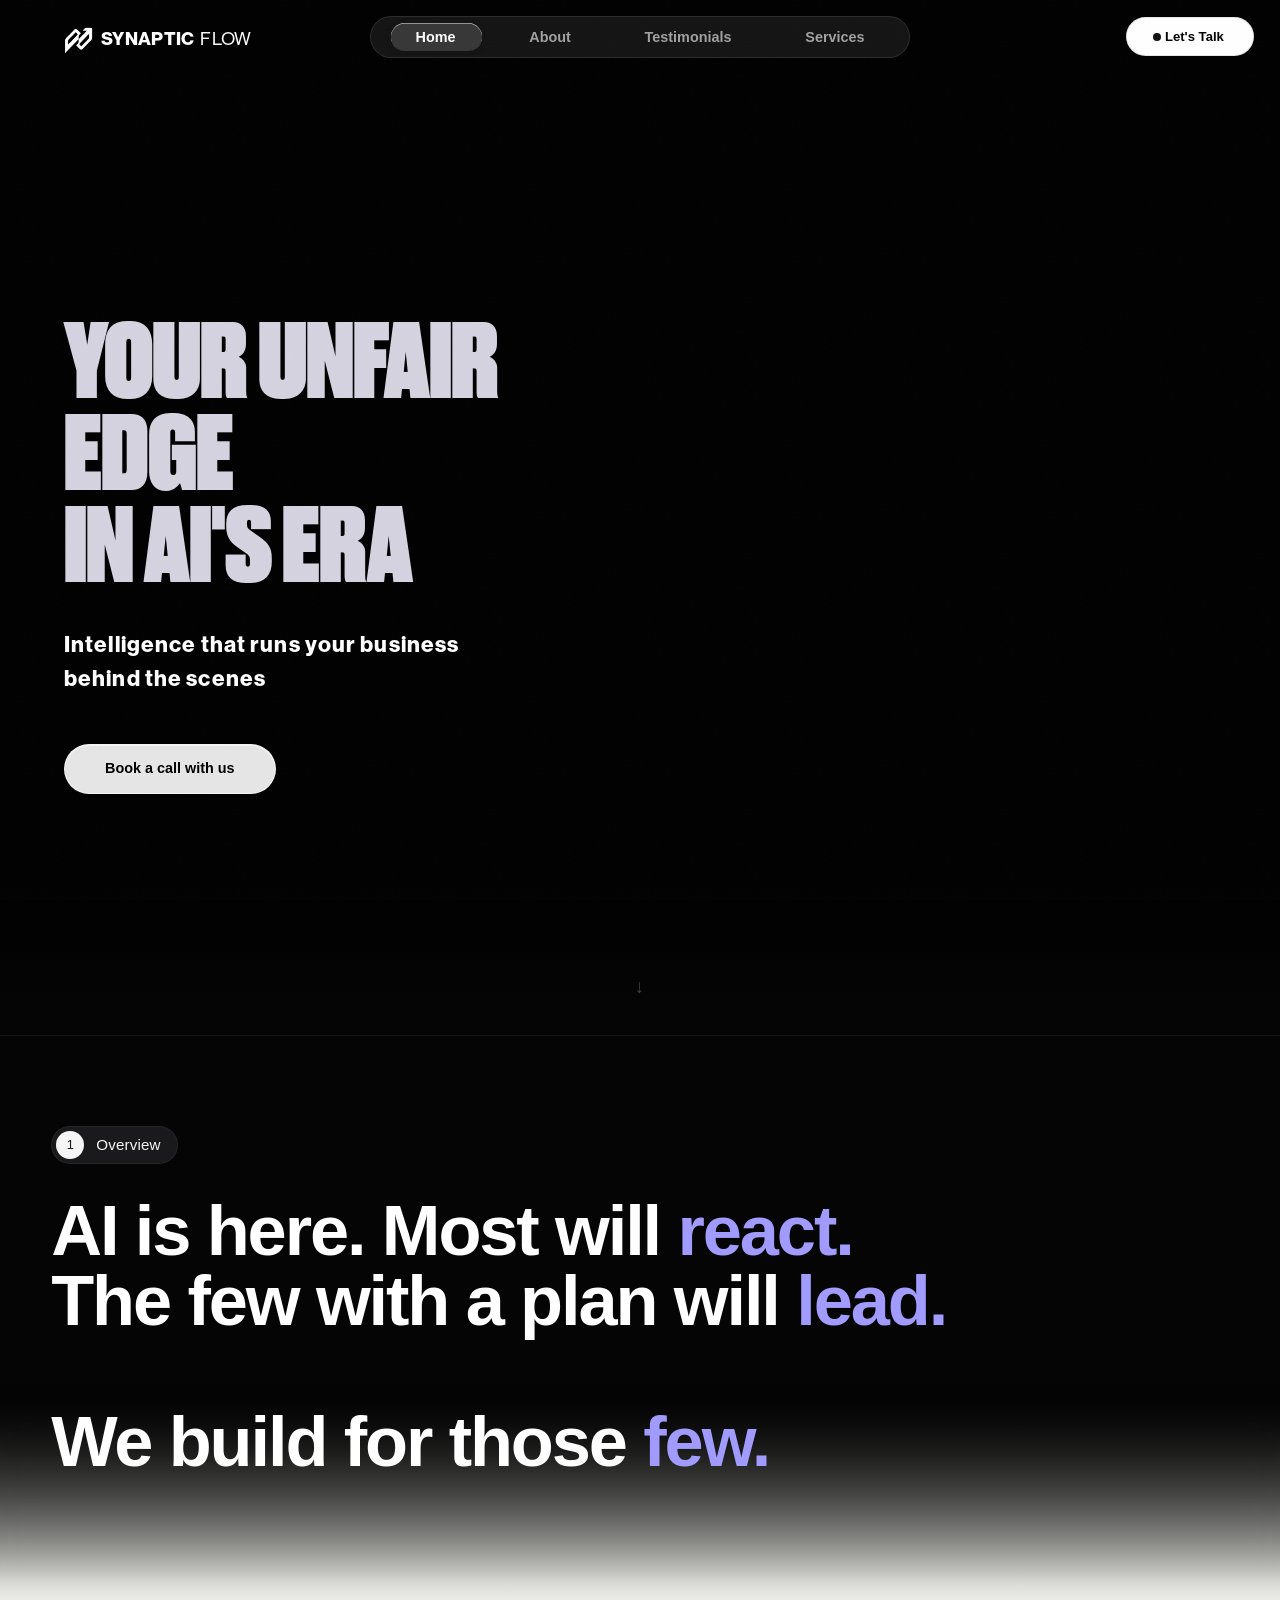
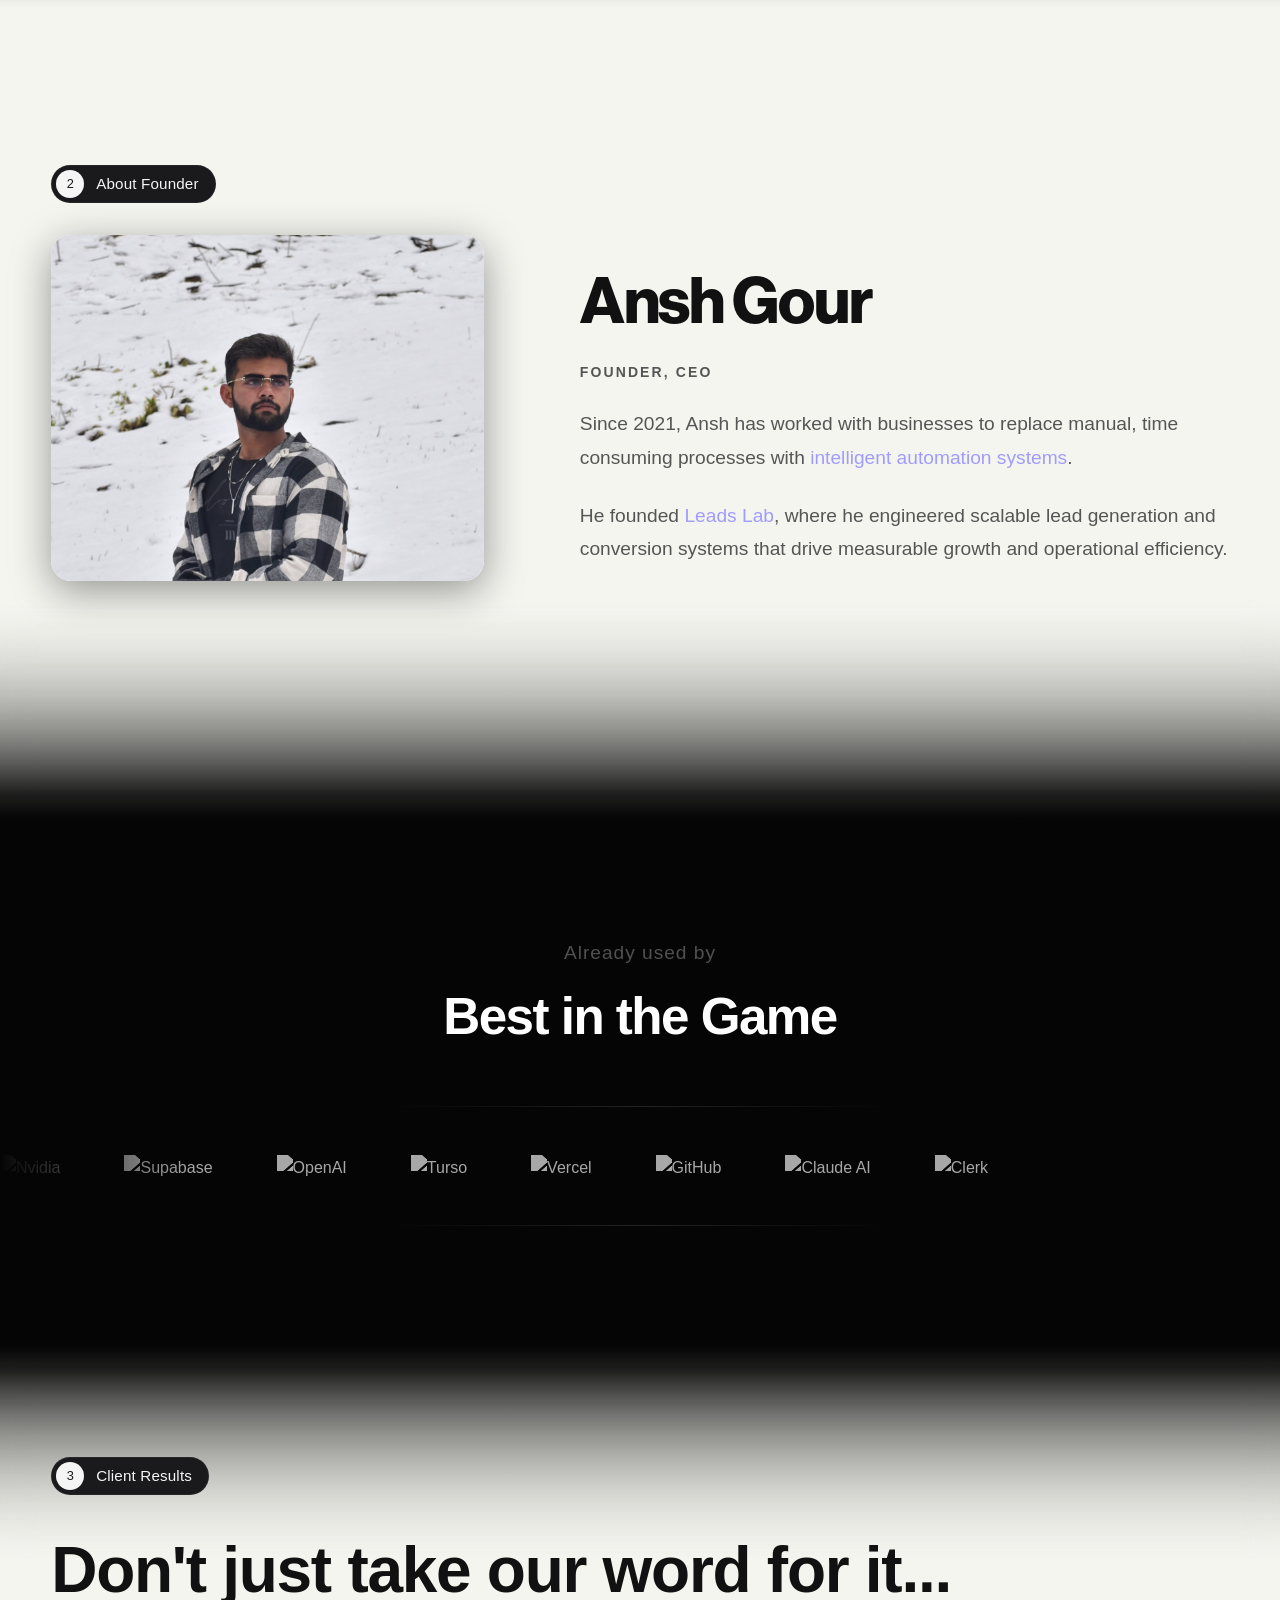
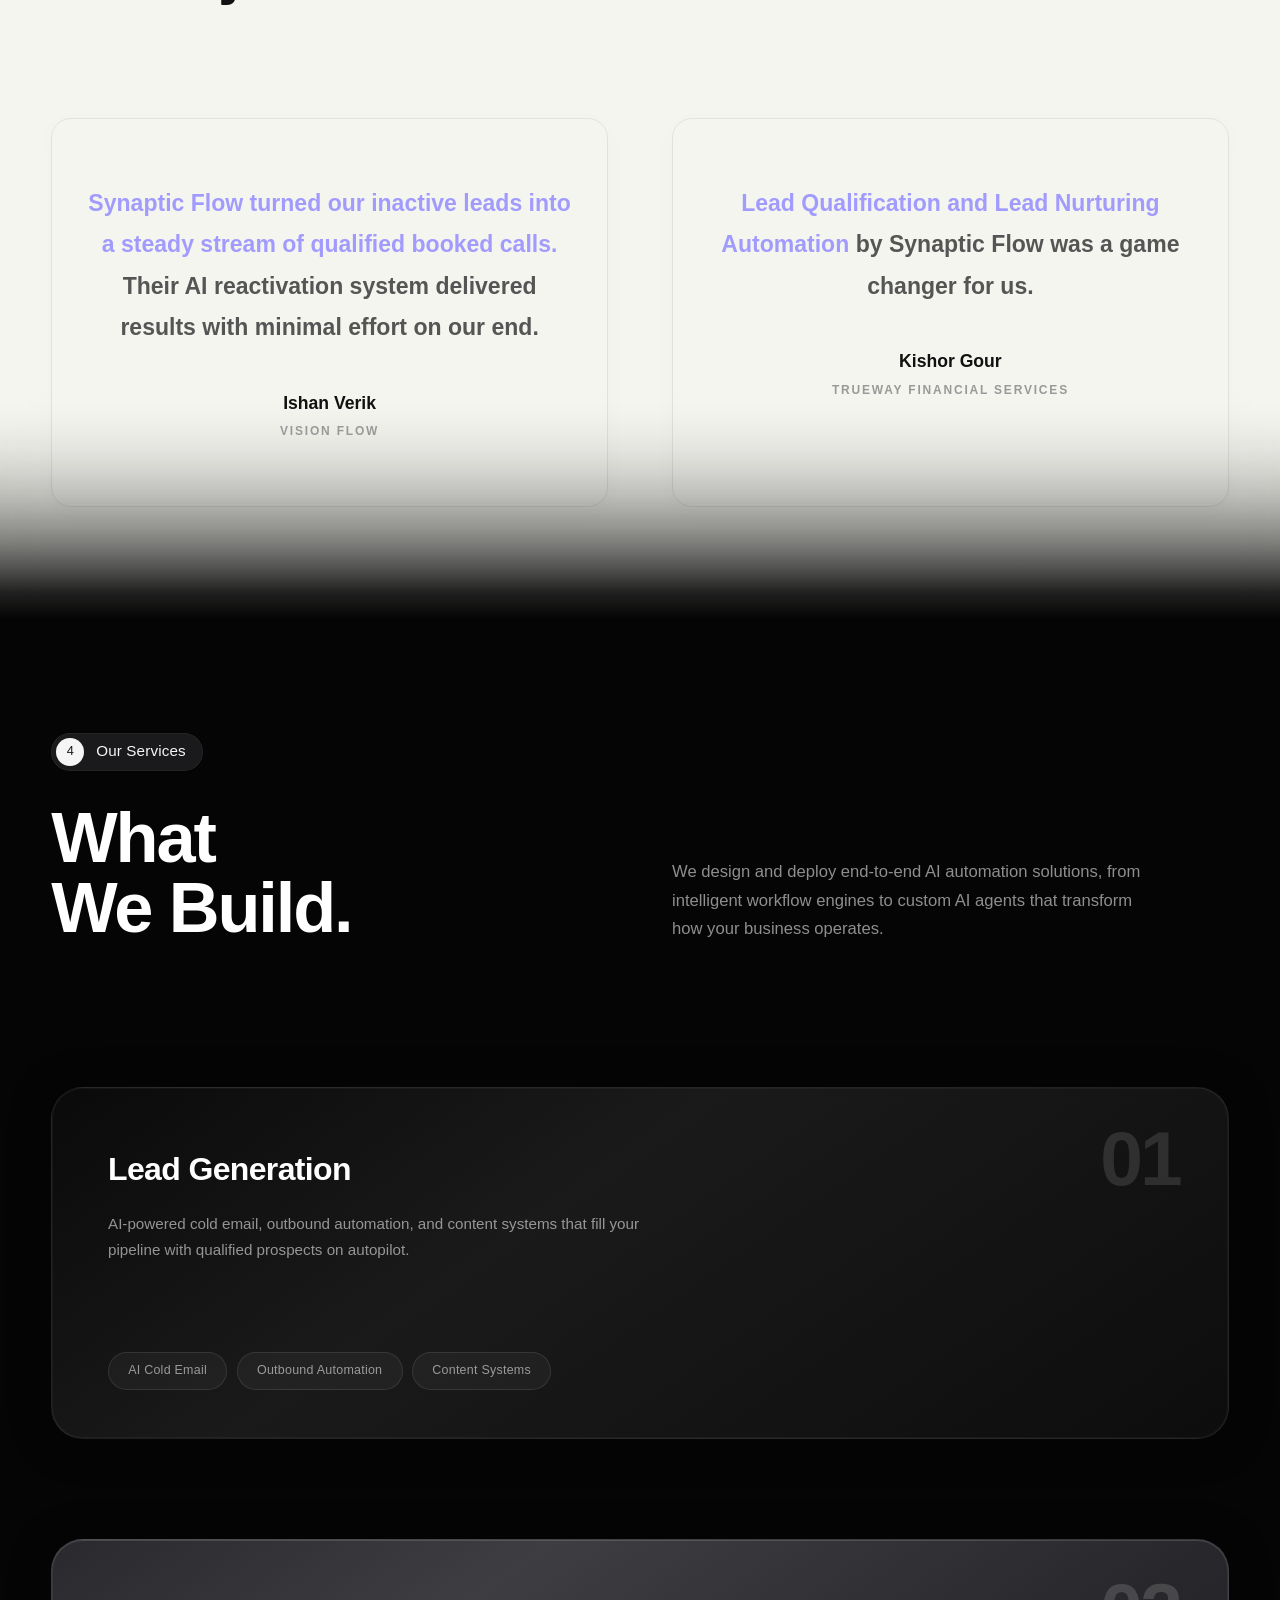
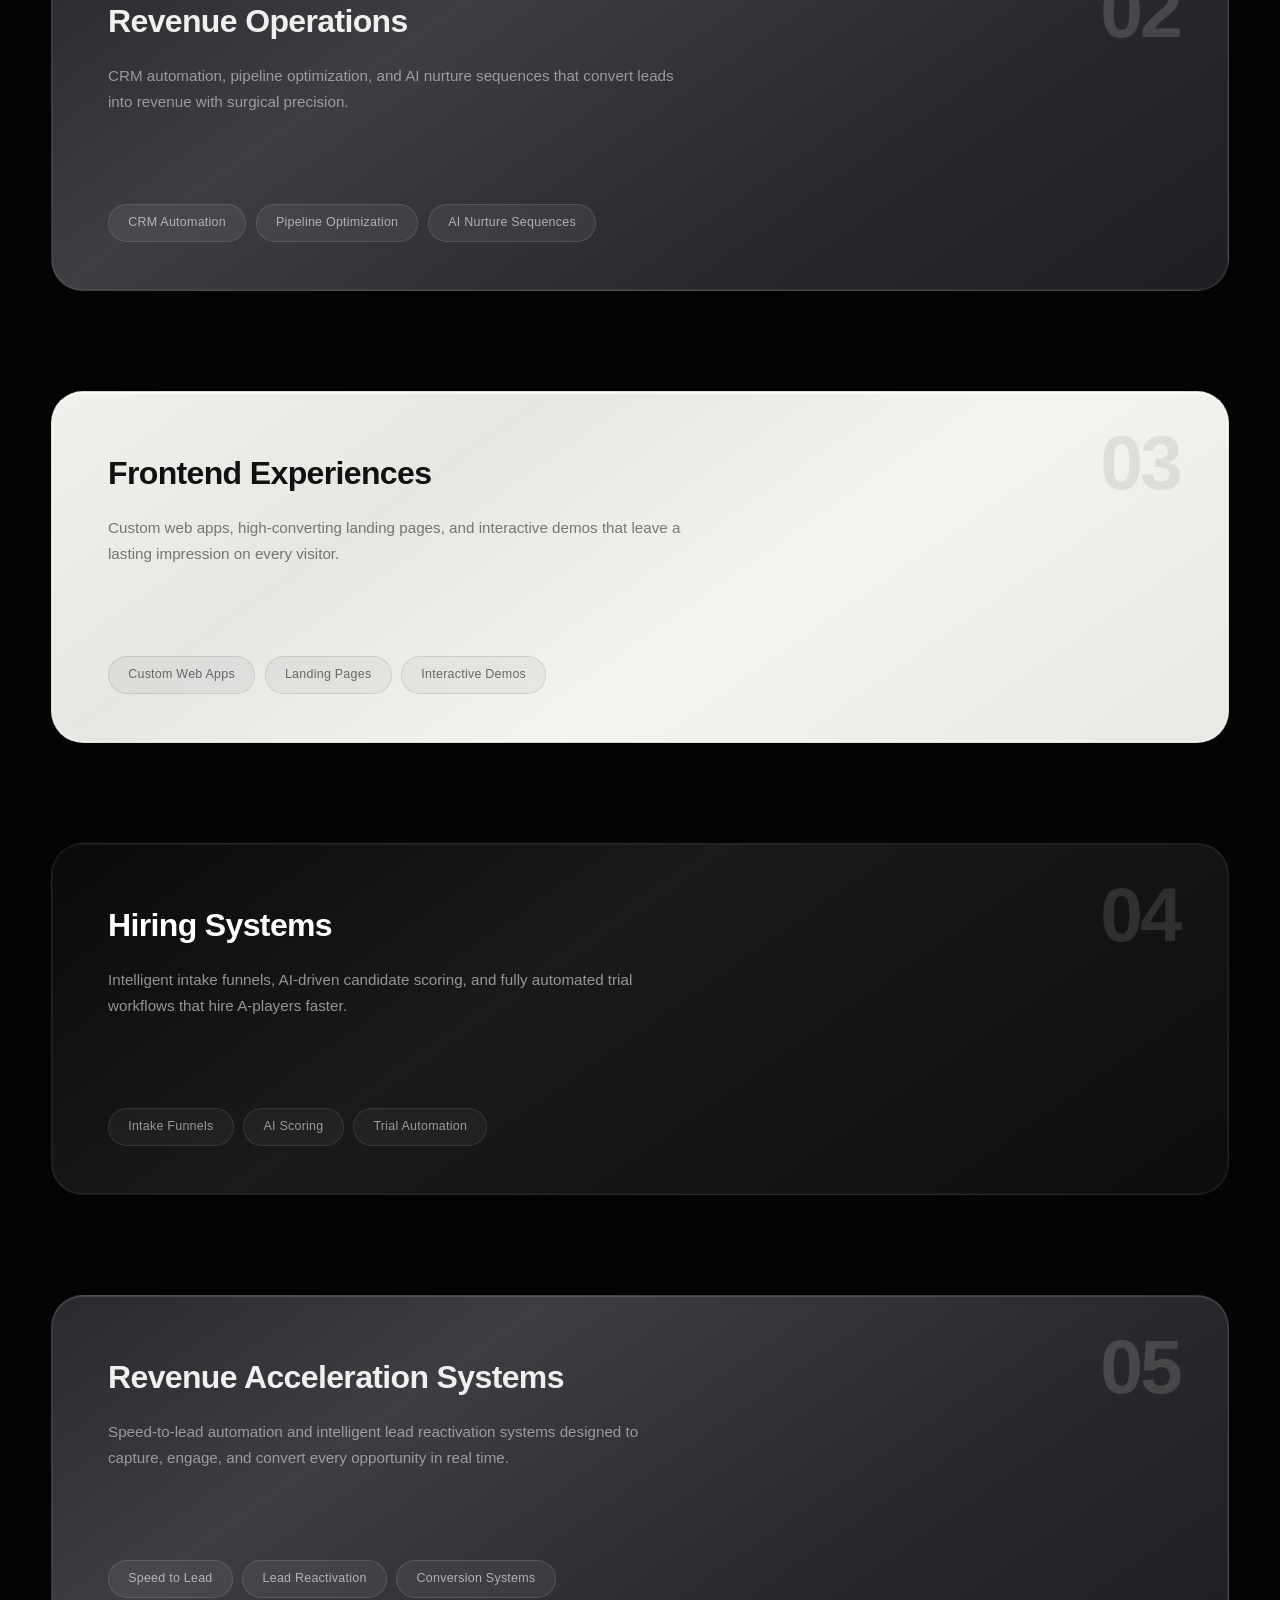
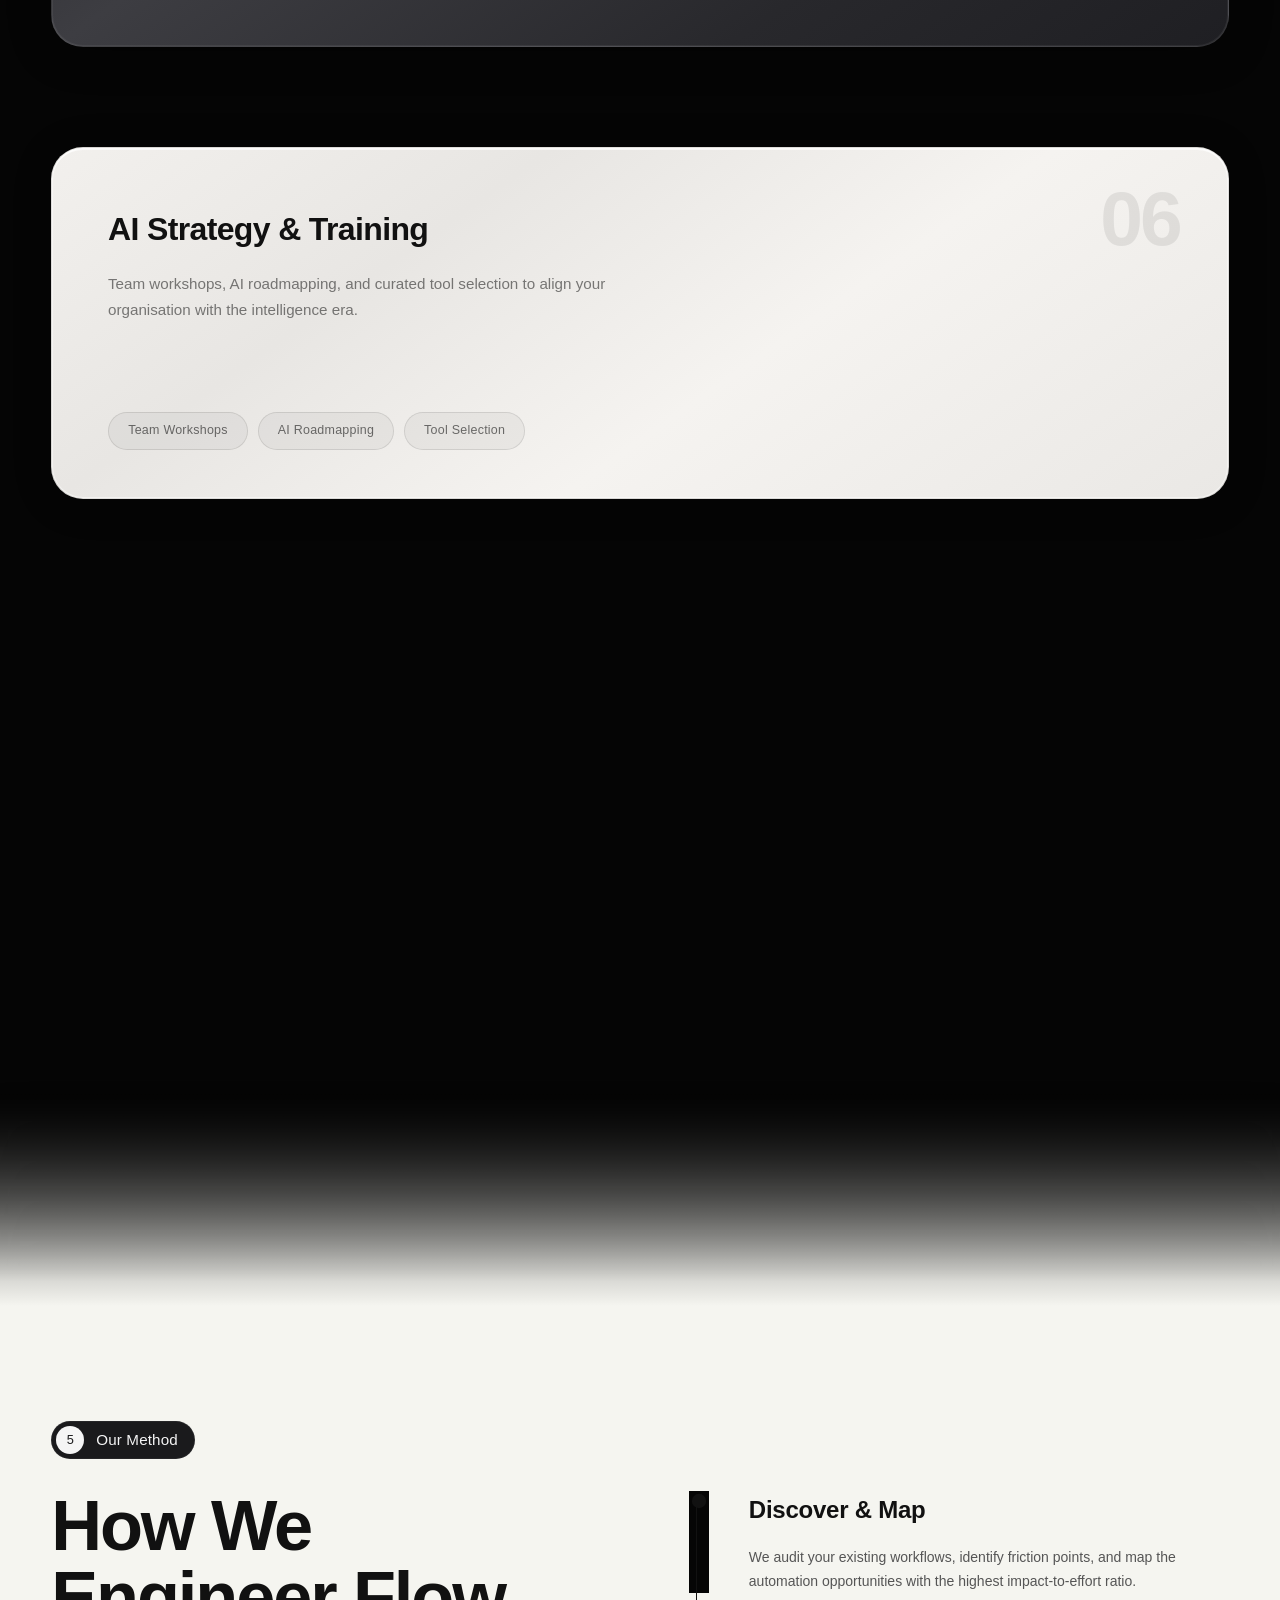
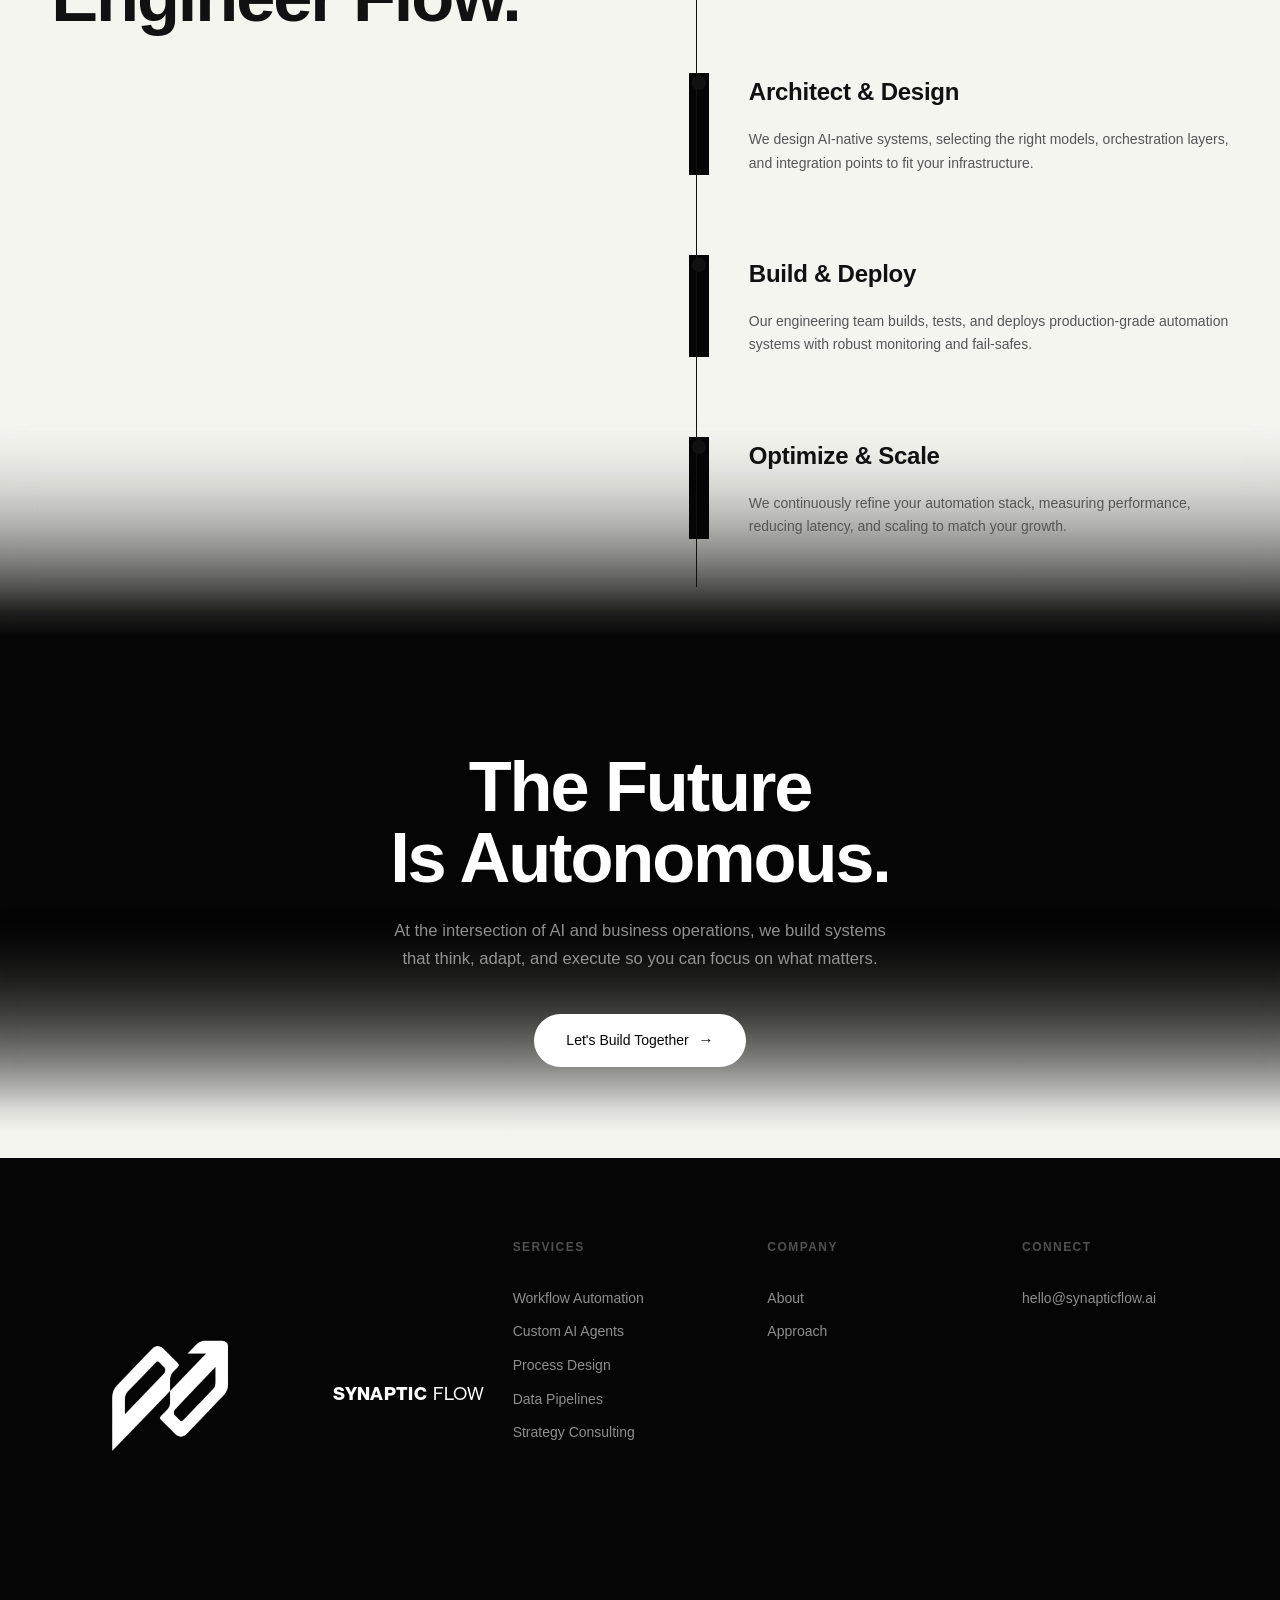
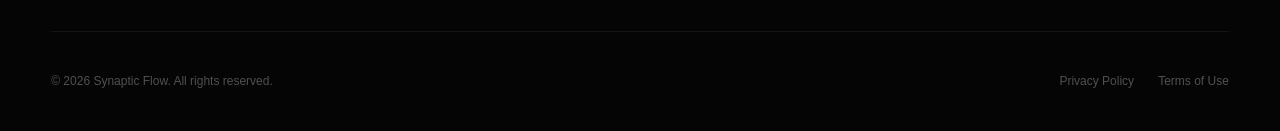
==== commit c25ff570: "Add files via upload" ====
--- a/index.html
+++ b/index.html
@@ -22,38 +22,11 @@
   <link rel="stylesheet" href="scroll-stack.css?v=1.0">
   <link rel="icon" href="data:image/svg+xml,%3Csvg xmlns='http://www.w3.org/2000/svg' viewBox='0 0 100 100'%3E%3Cstyle%3E path %7B fill: black; %7D @media (prefers-color-scheme: dark) %7B path %7B fill: white; %7D %7D %3C/style%3E%3Cpath d='M24 73L44 33H64L44 73H24ZM52 65L72 25L84 25L84 35L72 65L52 65Z'/%3E%3C/svg%3E">
   
-  <!-- Preload Spline Models for faster delivery -->
-  <link rel="preload" href="https://prod.spline.design/l4Z8jUJ92peaxPtR/scene.splinecode" as="fetch" crossorigin="anonymous">
-  <link rel="preload" href="https://prod.spline.design/rme7AXOJMiiOCB2o/scene.splinecode" as="fetch" crossorigin="anonymous">
 
   <!-- Three.js for Background Effects -->
   <script src="https://cdnjs.cloudflare.com/ajax/libs/three.js/0.160.0/three.min.js"></script>
 
   <!-- Spline JS Runtime -->
-  <script type="module">
-    import { Application } from 'https://esm.sh/@splinetool/runtime';
-    
-    document.addEventListener('DOMContentLoaded', () => {
-      // Skip Spline 3D on mobile for performance — show static image instead
-      if (window.innerWidth <= 768) {
-        const loader = document.getElementById('splineLoader');
-        if (loader) loader.classList.add('hidden');
-        return;
-      }
-
-      const fgCanvas = document.getElementById('canvas3d');
-      const loader = document.getElementById('splineLoader');
-      
-      const appFg = new Application(fgCanvas);
-      
-      appFg.load('https://prod.spline.design/l4Z8jUJ92peaxPtR/scene.splinecode')
-        .then(() => {
-          loader.classList.add('hidden');
-          fgCanvas.classList.add('loaded');
-        })
-        .catch(err => console.error("Spline Load Error:", err));
-    });
-  </script>
 </head>
 <body>
 
@@ -183,20 +156,6 @@
 
     <!-- Central 3D visual area -->
     <div class="hero-visual">
-      <!-- Static fallback for mobile (no WebGL needed) -->
-
-
-      <!-- Spline 3D Scene (desktop only) -->
-      <div class="spline-container" id="spline-hero">
-        <!-- Loading state -->
-        <div class="spline-loader" id="splineLoader">
-          <div class="spline-spinner"></div>
-          <span>Loading 3D Scene...</span>
-        </div>
-        
-        <!-- Canvas for Foreground Robot -->
-        <canvas id="canvas3d"></canvas>
-      </div>
     </div>
 
 
--- a/style.css
+++ b/style.css
@@ -711,7 +711,6 @@
   text-align: center;
   color: var(--hero-text);
   transition: all 0.8s var(--ease-out-expo);
-  pointer-events: none;
 }
 
 @media (min-width: 1025px) {
@@ -739,7 +738,6 @@
   text-align: center;
   width: 100%;
   padding: 0 var(--container-padding);
-  pointer-events: none; /* Allow mouse to pass through to Spline */
 }
 
 @media (min-width: 1025px) {
@@ -886,19 +884,6 @@
 }
 
 /* Blend robot with background */
-@media (min-width: 1025px) {
-  #canvas3d {
-    mix-blend-mode: screen;
-    filter: 
-      brightness(1.2) 
-      contrast(1.05) 
-      saturate(0.9) 
-      hue-rotate(-15deg)
-      drop-shadow(0 0 40px rgba(214, 211, 225, 0.35));
-    opacity: 0.92;
-    transition: all 1s var(--ease-out-expo);
-  }
-}
 
 /* Hide the 'Built with Spline' badge extremely aggressively */
 a[href*="spline.design"],
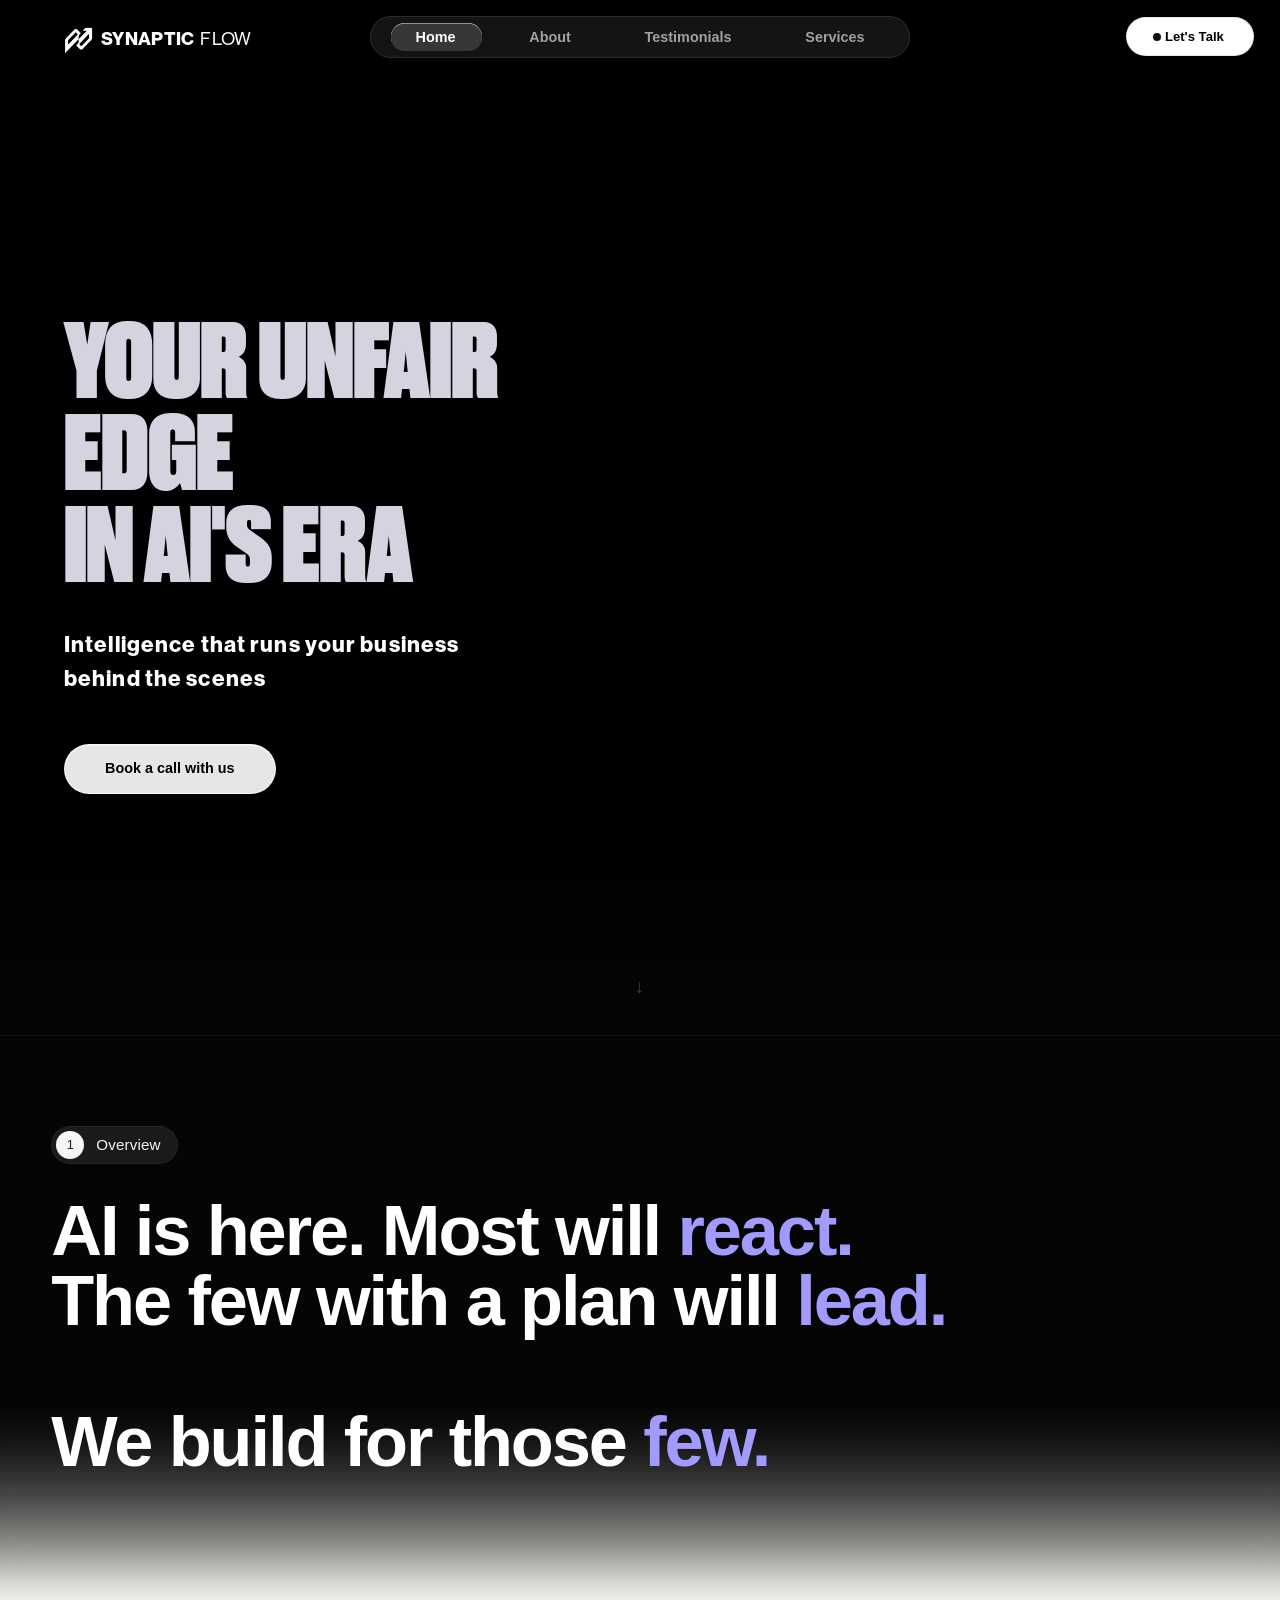
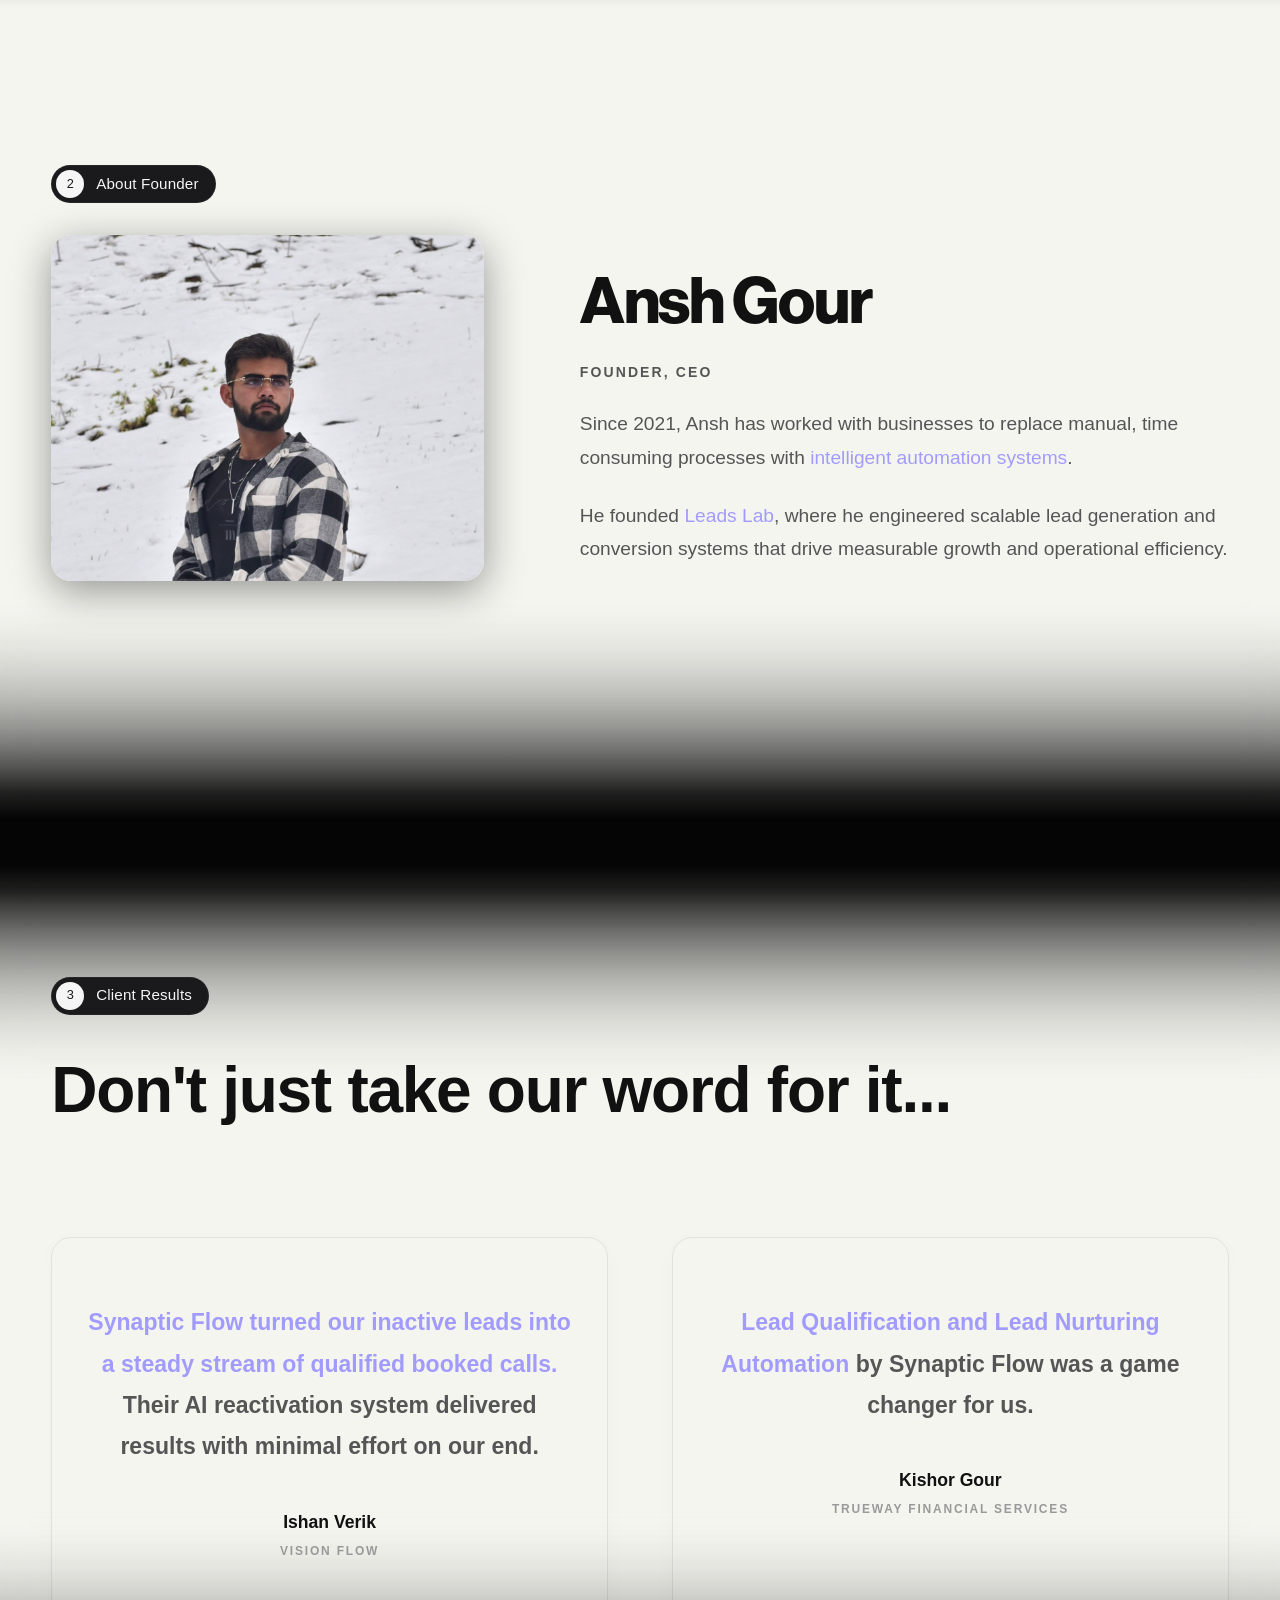
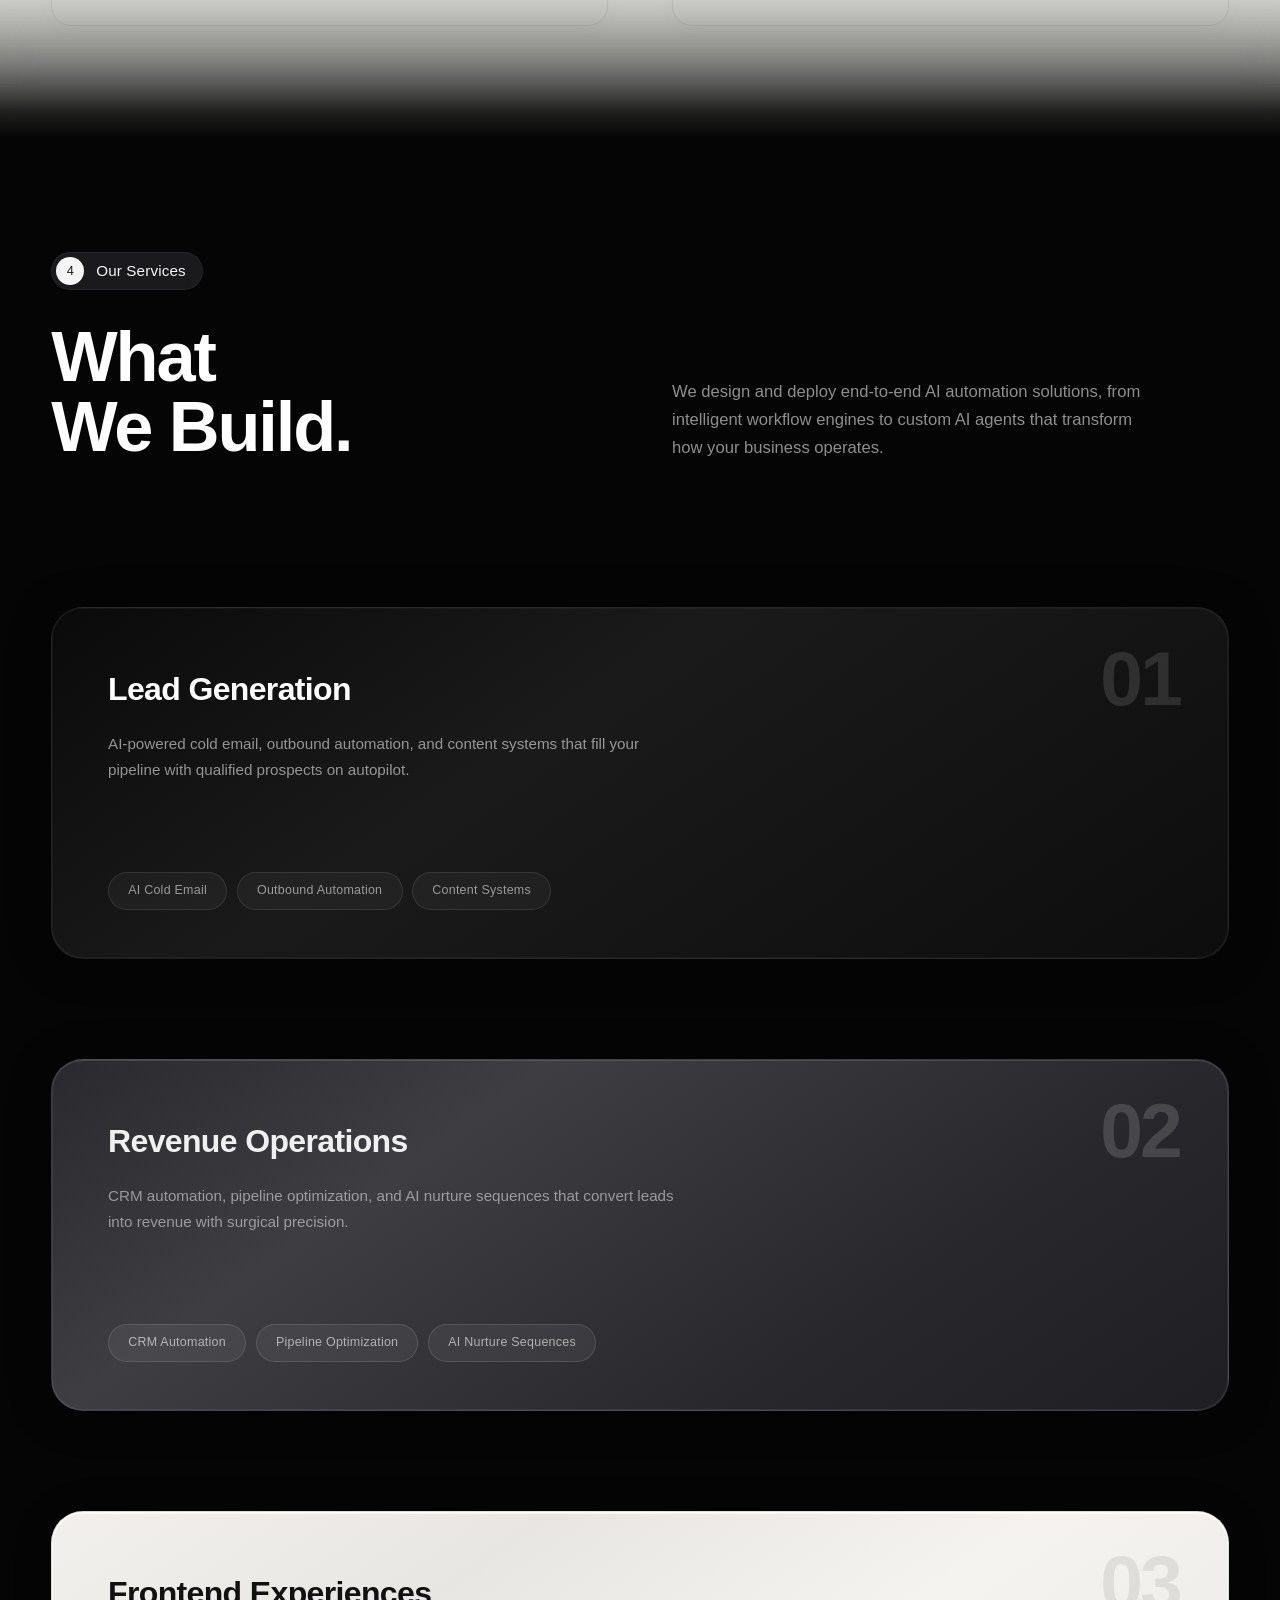
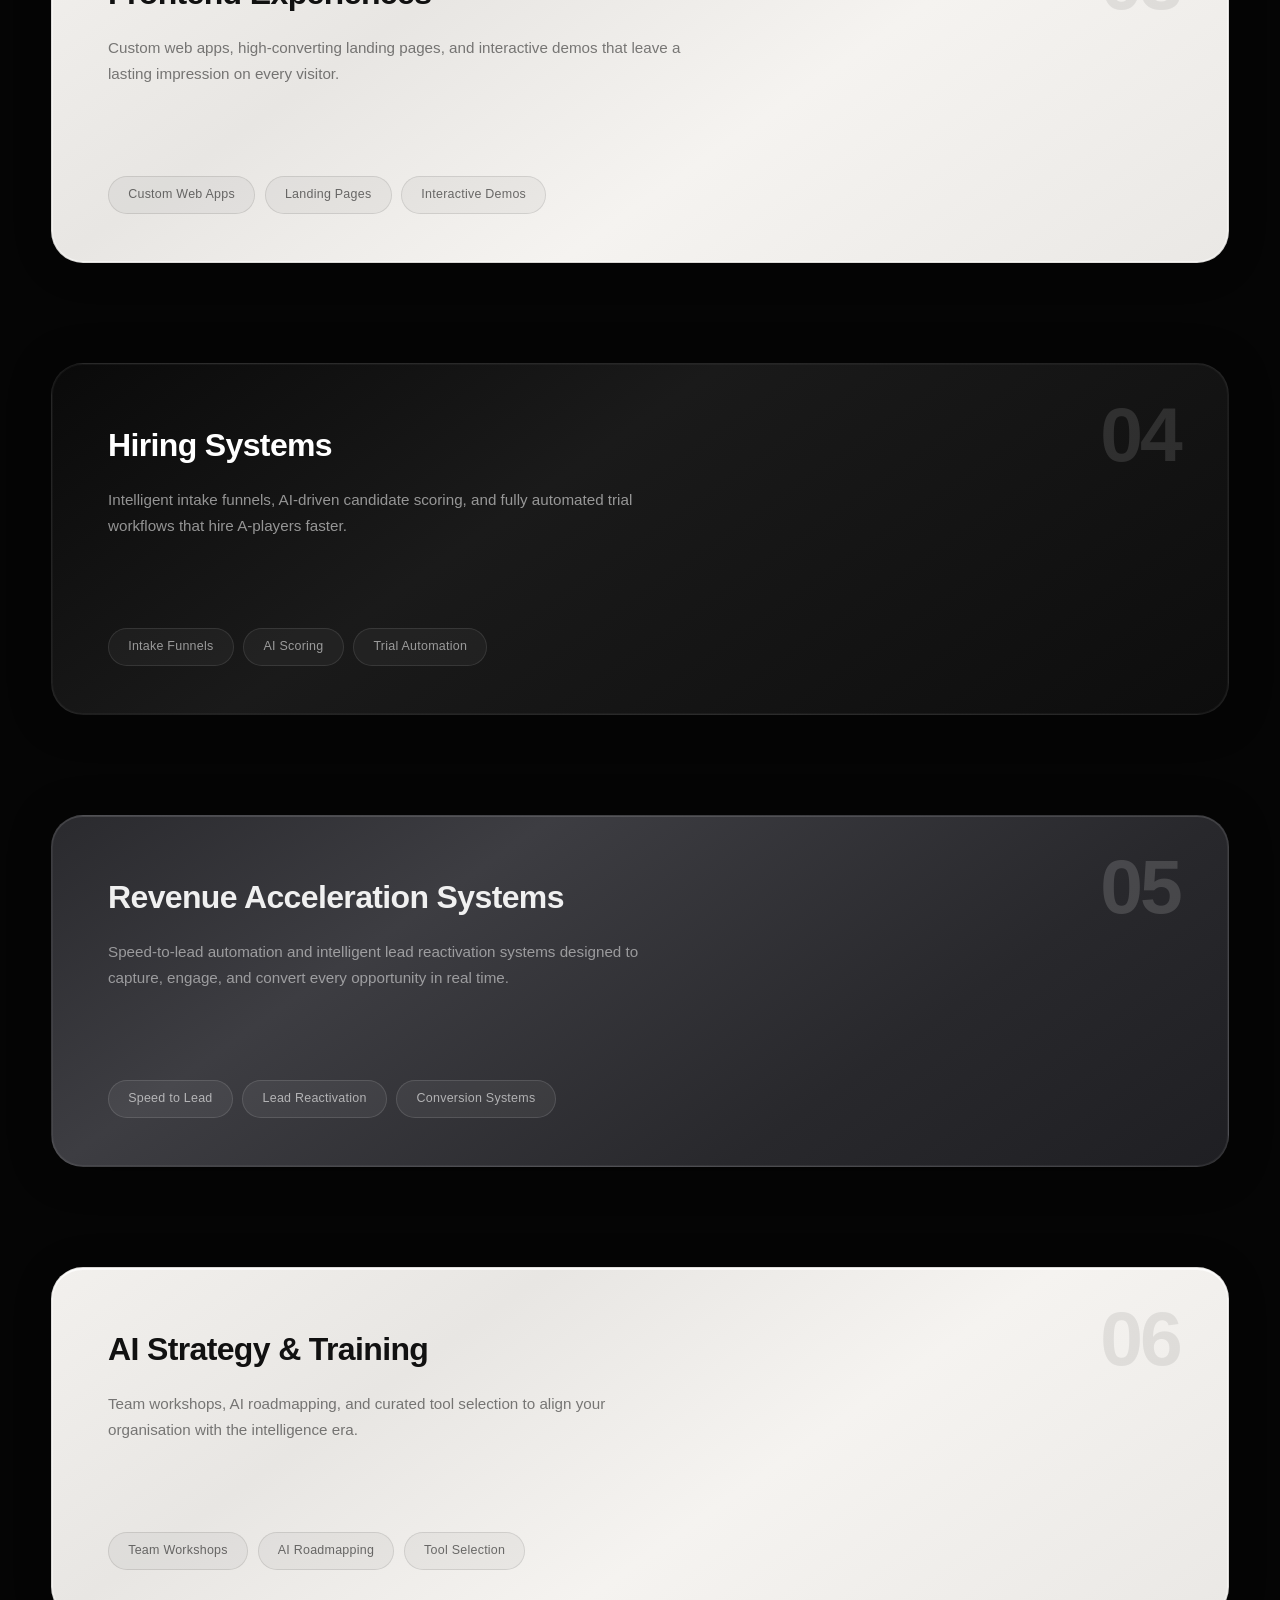
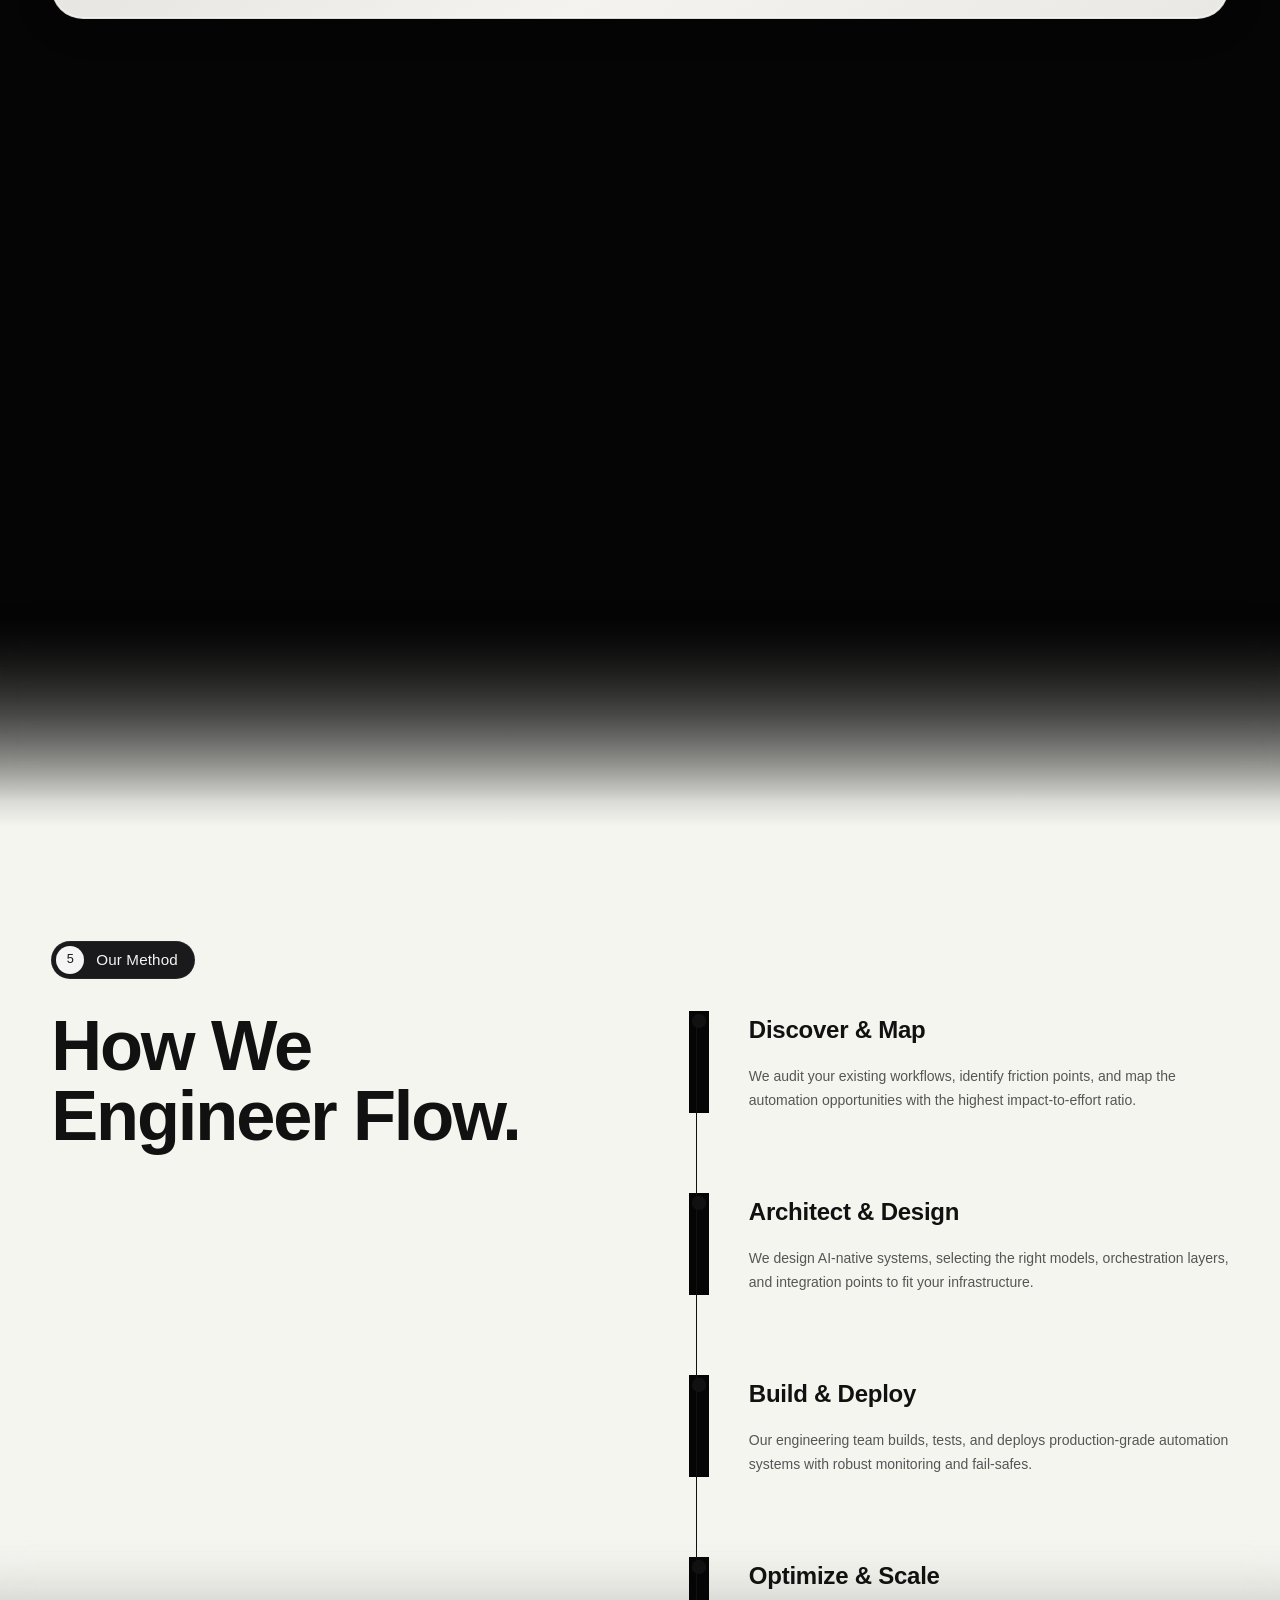
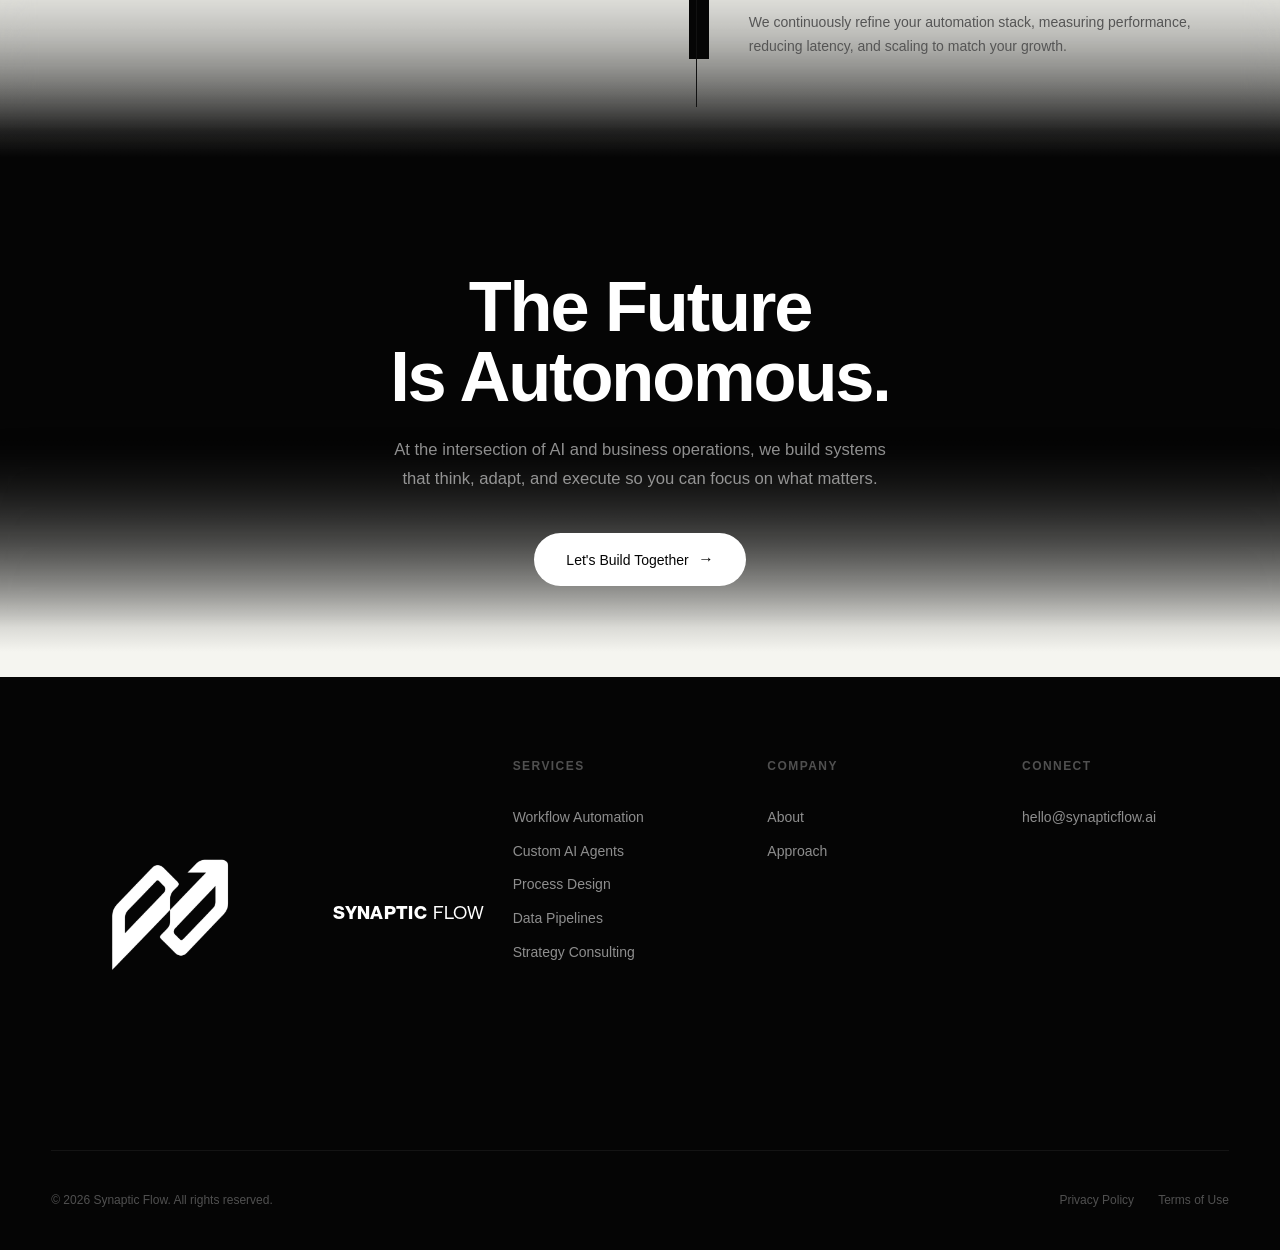
==== commit 533a3993: "Add files via upload" ====
--- a/index.html
+++ b/index.html
@@ -125,7 +125,7 @@
     </div>
 
     <!-- Mobile-only Logo Cloud (inside hero, below subheading) -->
-    <div class="hero-logo-cloud" aria-label="Trusted brands">
+    <div class="hero-logo-cloud mobile-only" aria-label="Trusted brands">
       <div class="hero-logo-cloud-divider"></div>
       <div class="hero-logo-cloud-row">
         <p class="hero-logo-cloud-label">Used by the best</p>
@@ -222,42 +222,6 @@
 
 
 
-  <!-- ============================================================
-       LOGO CLOUD SECTION (Desktop Only)
-       ============================================================ -->
-  <section class="section logo-cloud-section" id="logo-cloud" aria-label="Tools used by the best">
-    <div class="logo-cloud-inner">
-      <div class="logo-cloud-header">
-        <p class="logo-cloud-sub">Already used by</p>
-        <h2 class="logo-cloud-heading">Best in the Game</h2>
-      </div>
-      <div class="logo-cloud-divider"></div>
-      <div class="logo-cloud-slider-wrapper">
-        <div class="logo-cloud-slider" id="logoCloudSlider">
-          <div class="logo-cloud-track">
-            <img src="https://svgl.app/library/nvidia-wordmark-light.svg" alt="Nvidia" loading="lazy">
-            <img src="https://svgl.app/library/supabase_wordmark_light.svg" alt="Supabase" loading="lazy">
-            <img src="https://svgl.app/library/openai_wordmark_light.svg" alt="OpenAI" loading="lazy">
-            <img src="https://svgl.app/library/turso-wordmark-light.svg" alt="Turso" loading="lazy">
-            <img src="https://svgl.app/library/vercel_wordmark.svg" alt="Vercel" loading="lazy">
-            <img src="https://svgl.app/library/github_wordmark_light.svg" alt="GitHub" loading="lazy">
-            <img src="https://svgl.app/library/claude-ai-wordmark-icon_light.svg" alt="Claude AI" loading="lazy">
-            <img src="https://svgl.app/library/clerk-wordmark-light.svg" alt="Clerk" loading="lazy">
-            <!-- Duplicated for seamless loop -->
-            <img src="https://svgl.app/library/nvidia-wordmark-light.svg" alt="" loading="lazy" aria-hidden="true">
-            <img src="https://svgl.app/library/supabase_wordmark_light.svg" alt="" loading="lazy" aria-hidden="true">
-            <img src="https://svgl.app/library/openai_wordmark_light.svg" alt="" loading="lazy" aria-hidden="true">
-            <img src="https://svgl.app/library/turso-wordmark-light.svg" alt="" loading="lazy" aria-hidden="true">
-            <img src="https://svgl.app/library/vercel_wordmark.svg" alt="" loading="lazy" aria-hidden="true">
-            <img src="https://svgl.app/library/github_wordmark_light.svg" alt="" loading="lazy" aria-hidden="true">
-            <img src="https://svgl.app/library/claude-ai-wordmark-icon_light.svg" alt="" loading="lazy" aria-hidden="true">
-            <img src="https://svgl.app/library/clerk-wordmark-light.svg" alt="" loading="lazy" aria-hidden="true">
-          </div>
-        </div>
-      </div>
-      <div class="logo-cloud-divider"></div>
-    </div>
-  </section>
 
   <!-- ============================================================
        TESTIMONIALS SECTION
--- a/style.css
+++ b/style.css
@@ -1745,10 +1745,10 @@
   height: 100%;
   pointer-events: none;
   z-index: 9999;
-  opacity: 0.025;
-  background-image: url("data:image/svg+xml,%3Csvg viewBox='0 0 256 256' xmlns='http://www.w3.org/2000/svg'%3E%3Cfilter id='noise'%3E%3CfeTurbulence type='fractalNoise' baseFrequency='0.9' numOctaves='4' stitchTiles='stitch'/%3E%3C/filter%3E%3Crect width='100%25' height='100%25' filter='url(%23noise)'/%3E%3C/svg%3E");
+  opacity: 0.015;
+  background-image: url("https://www.transparenttextures.com/patterns/asfalt-dark.png");
   background-repeat: repeat;
-  background-size: 256px 256px;
+  background-size: 200px 200px;
 }
 
 /* ============================================================
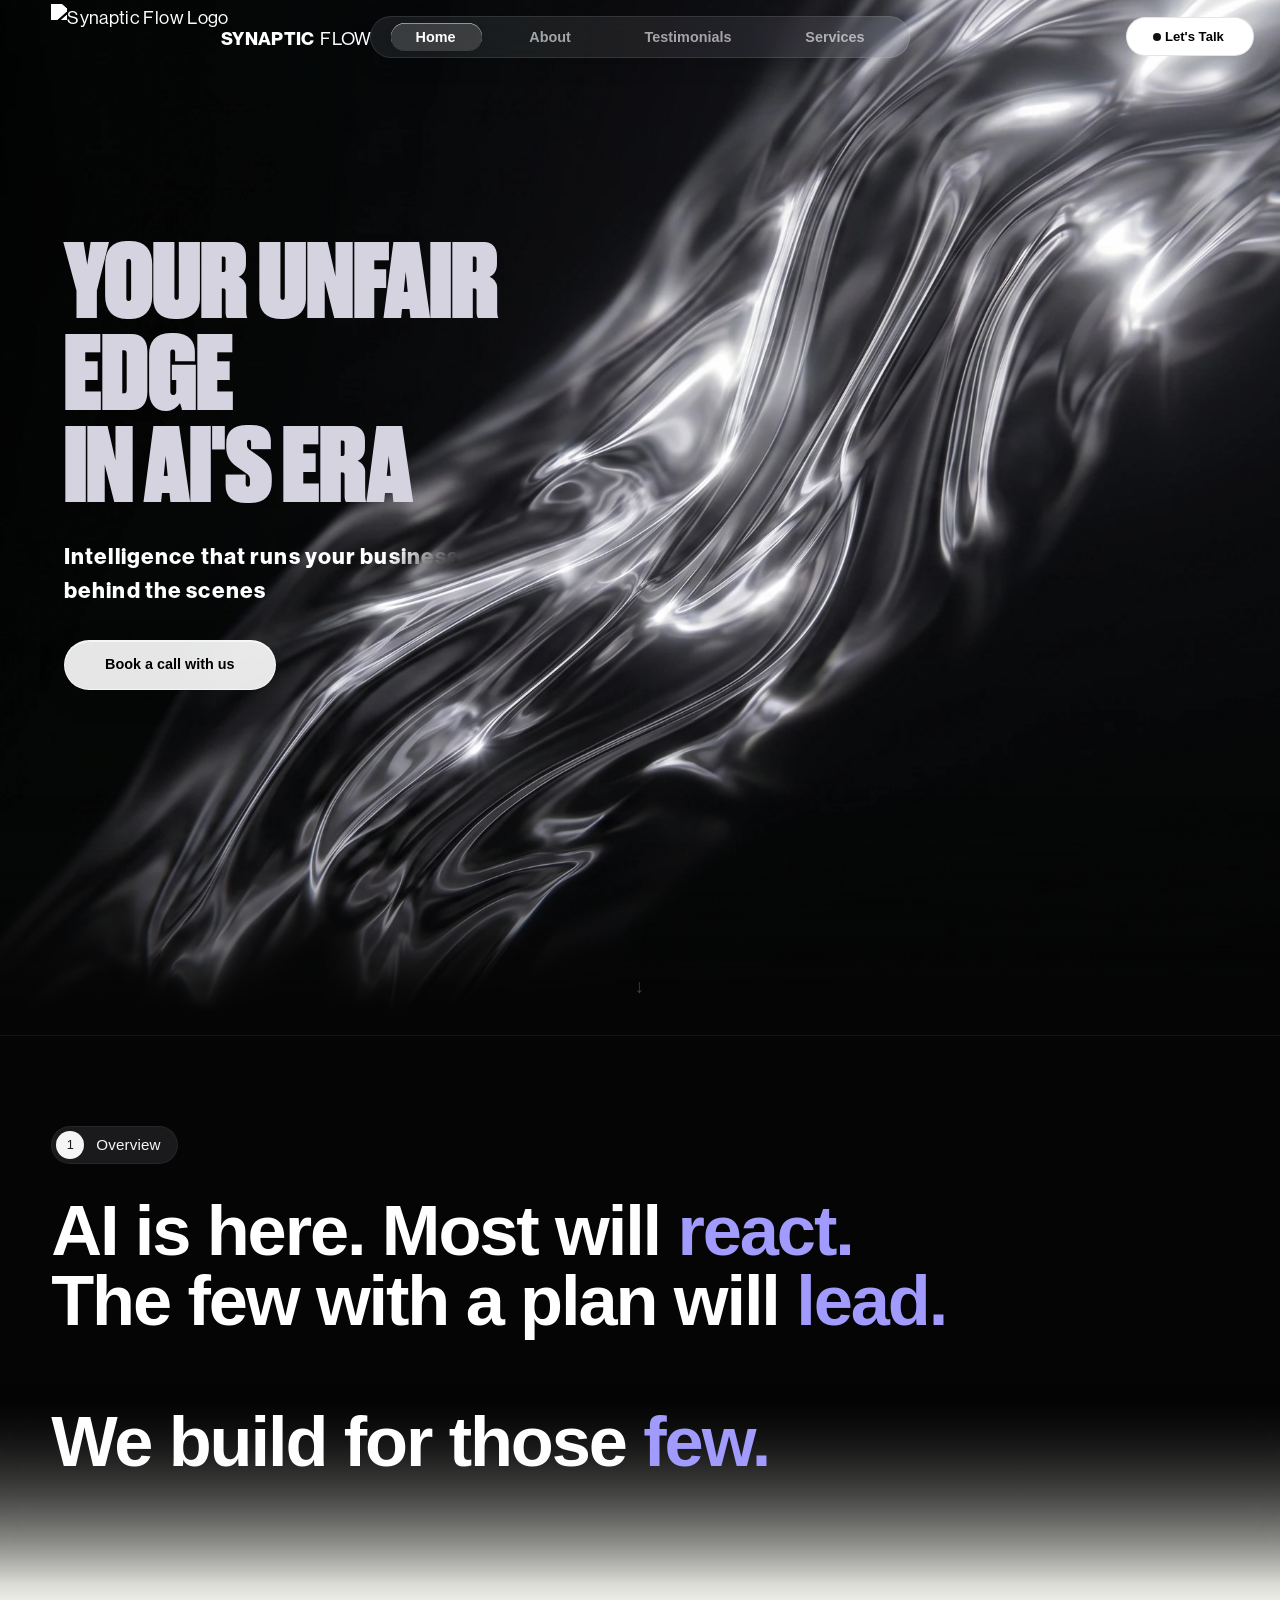
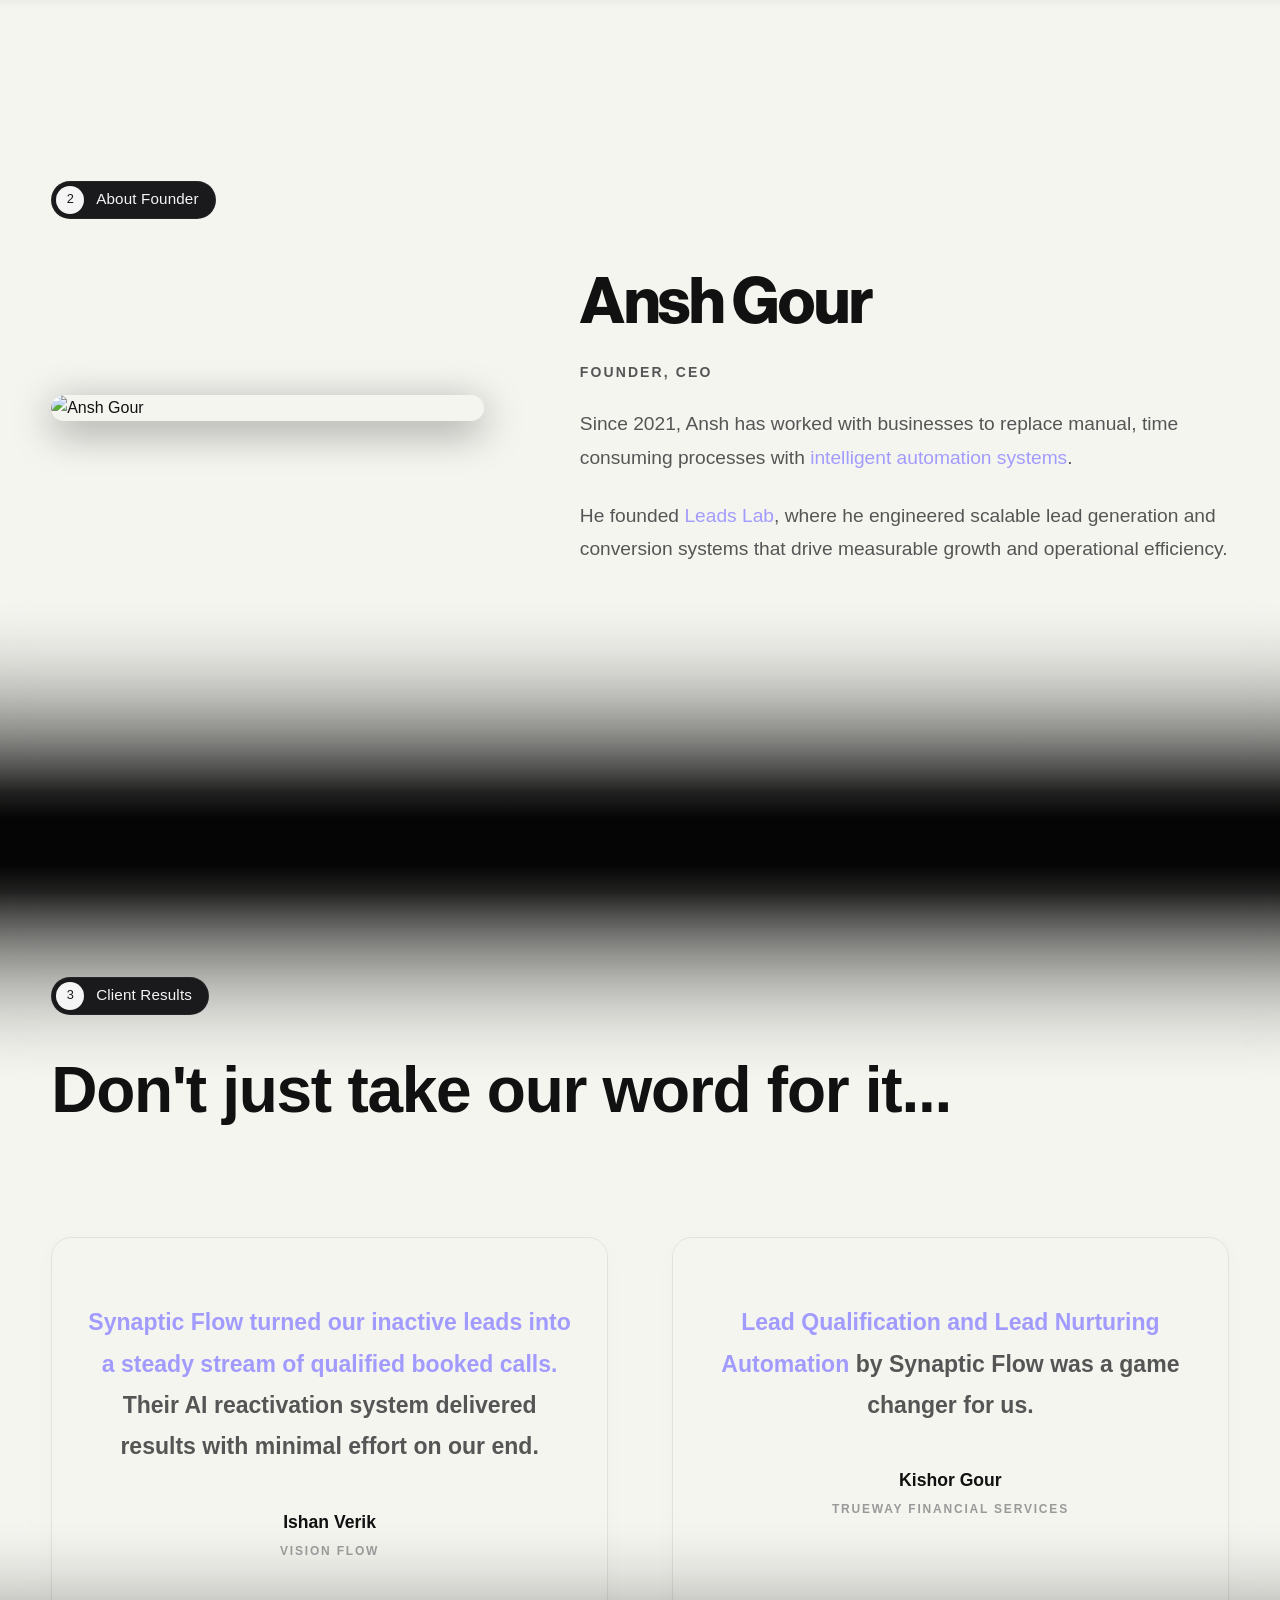
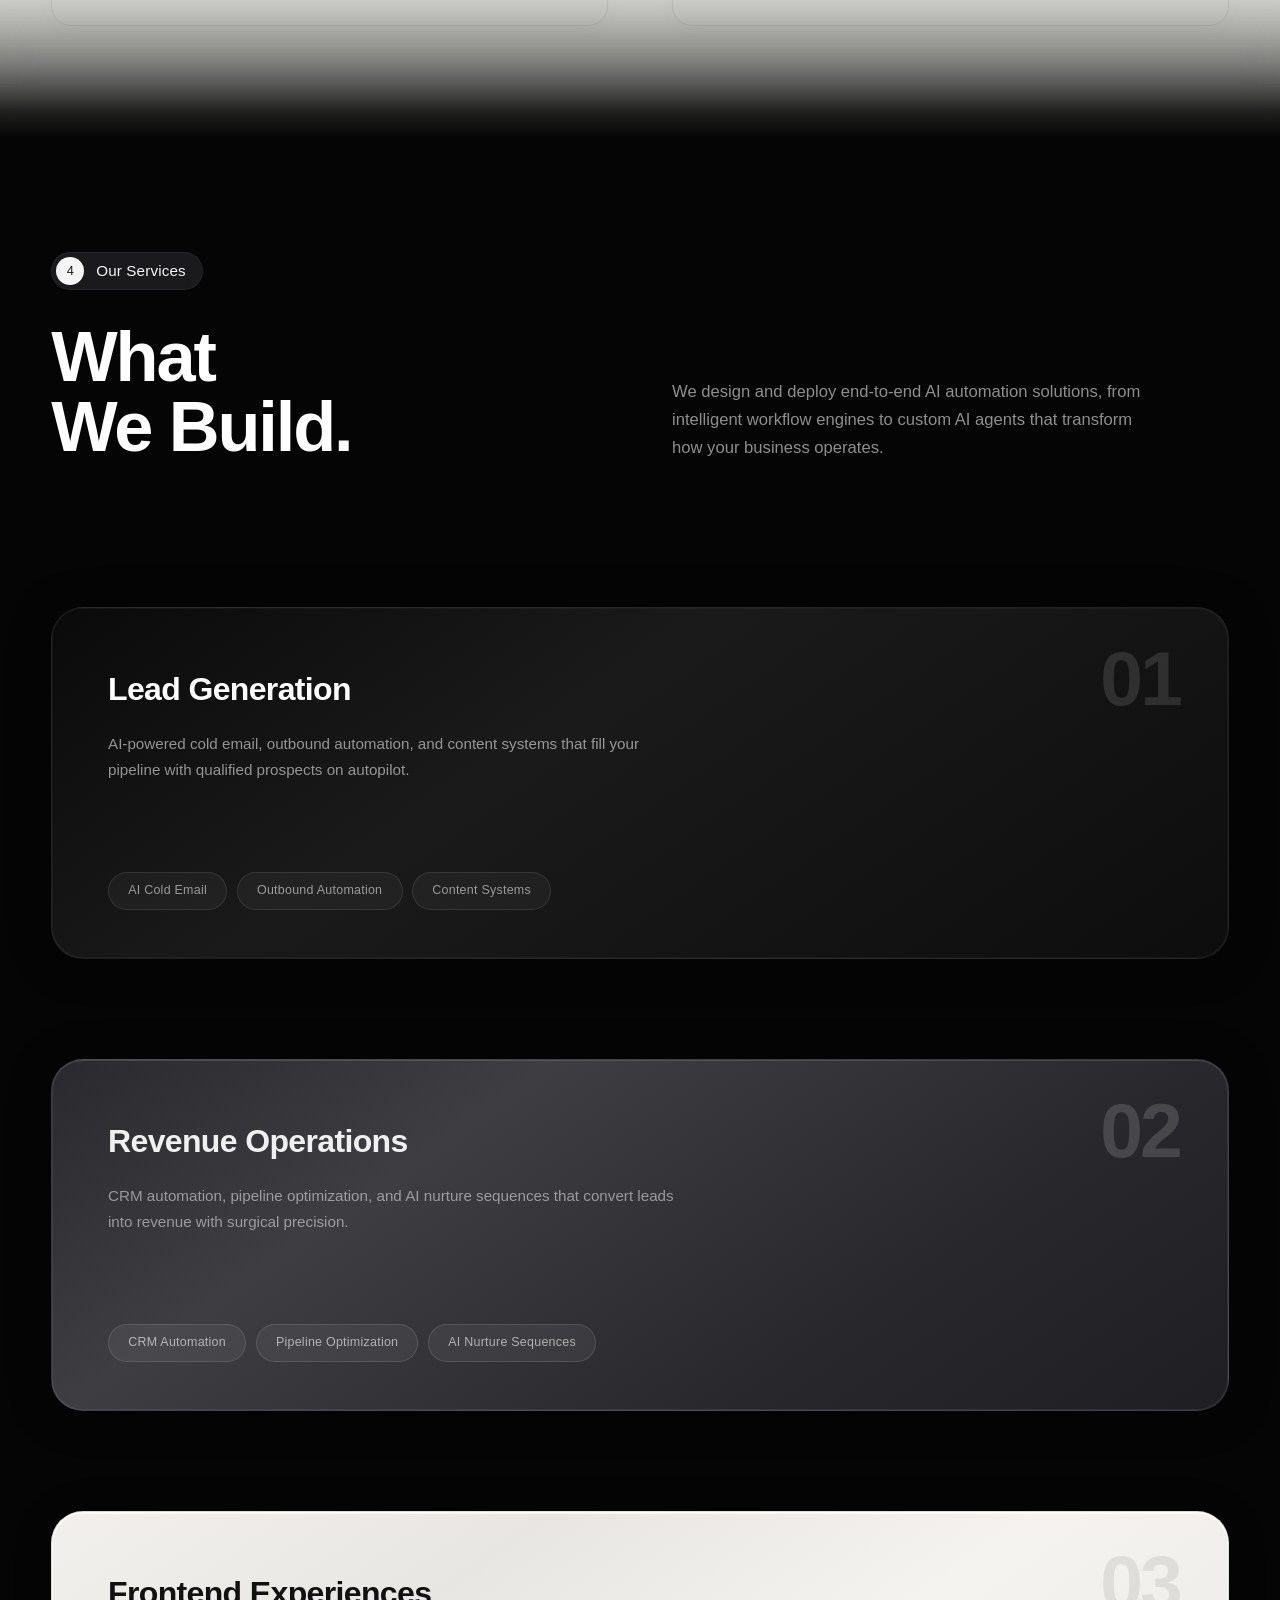
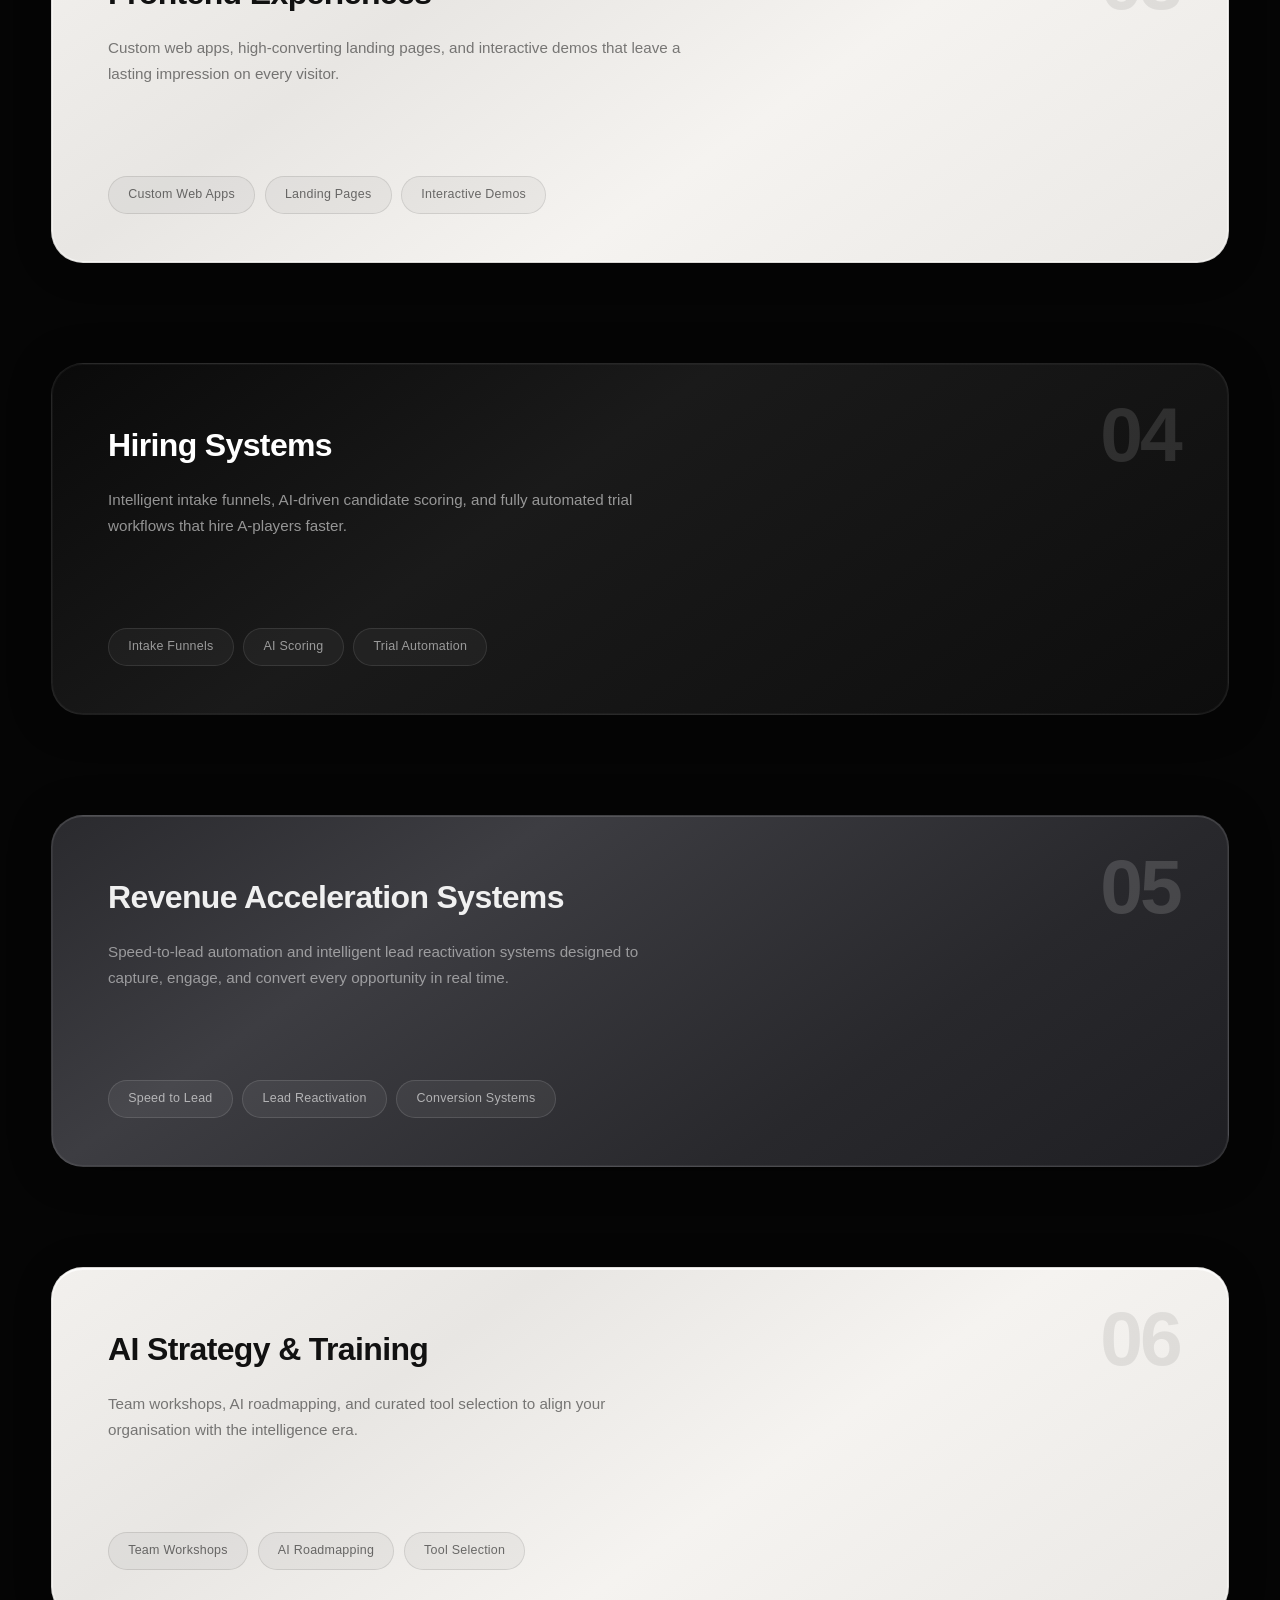
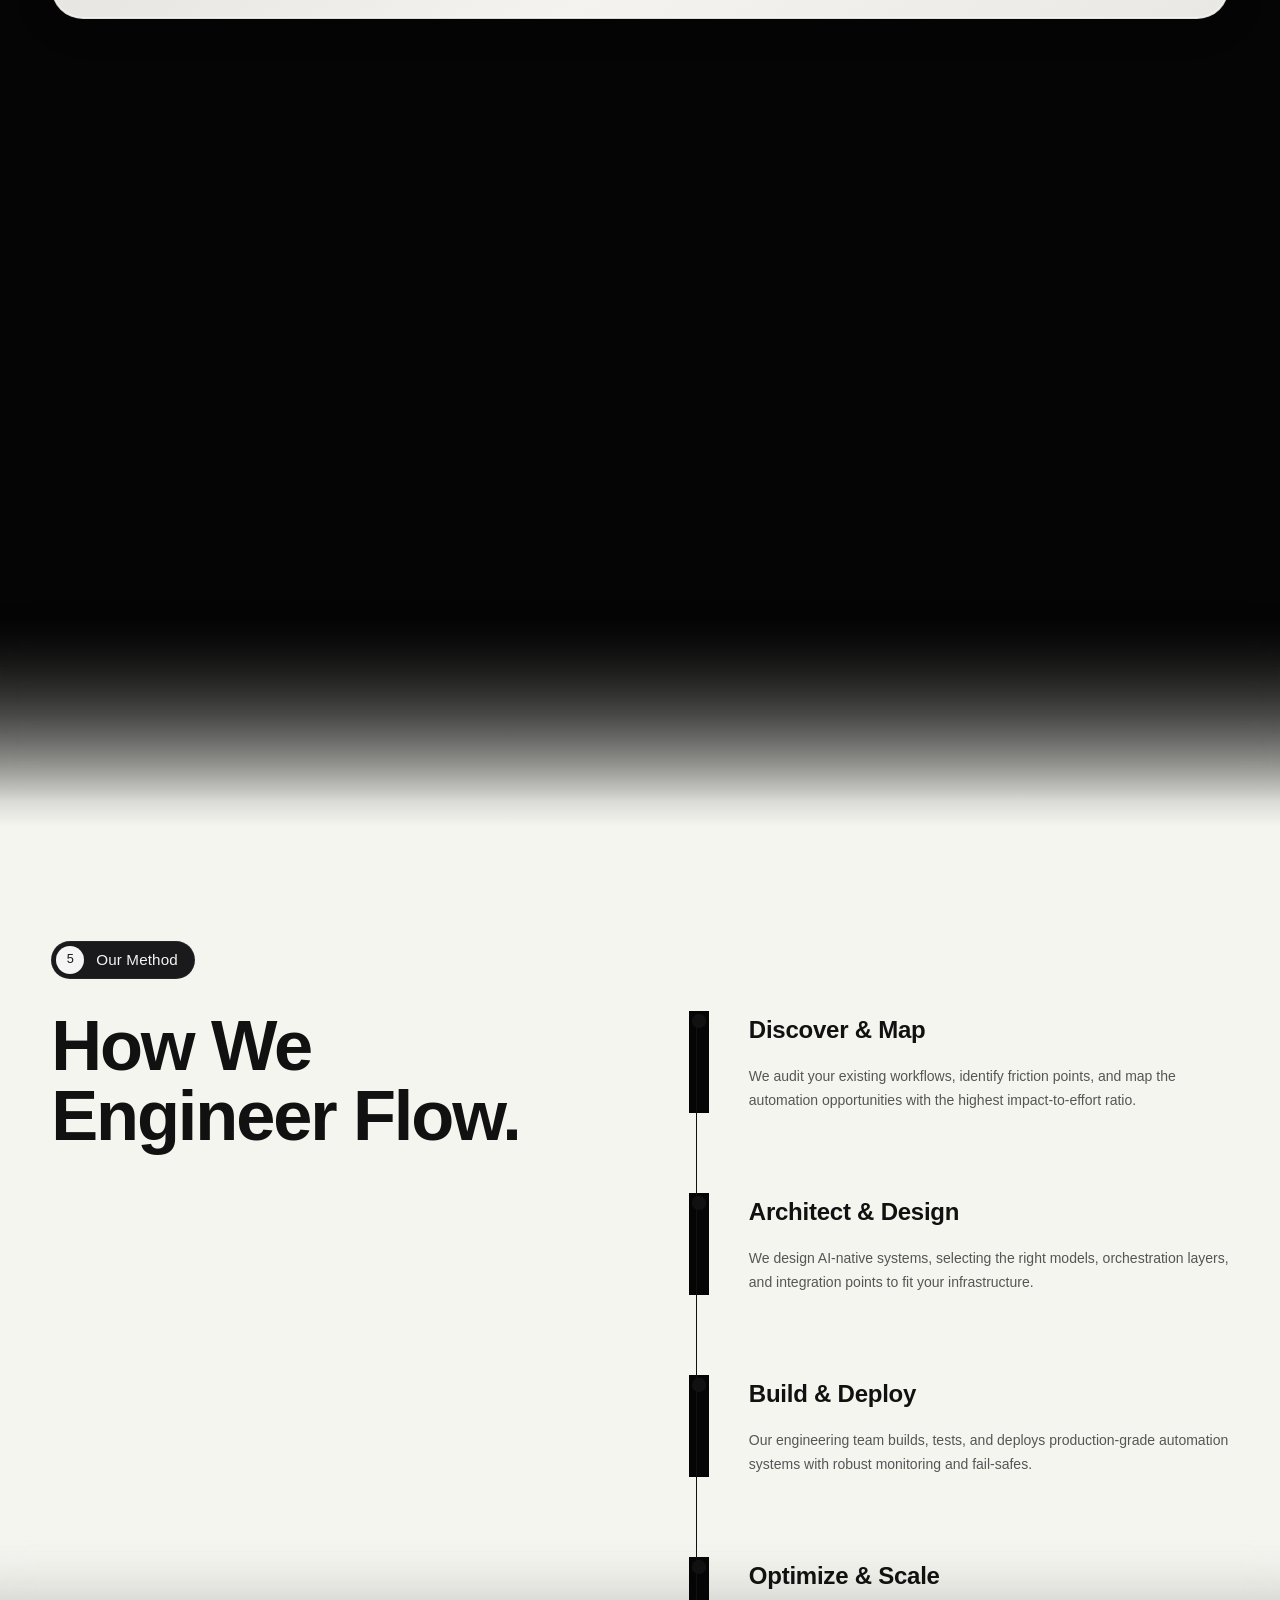
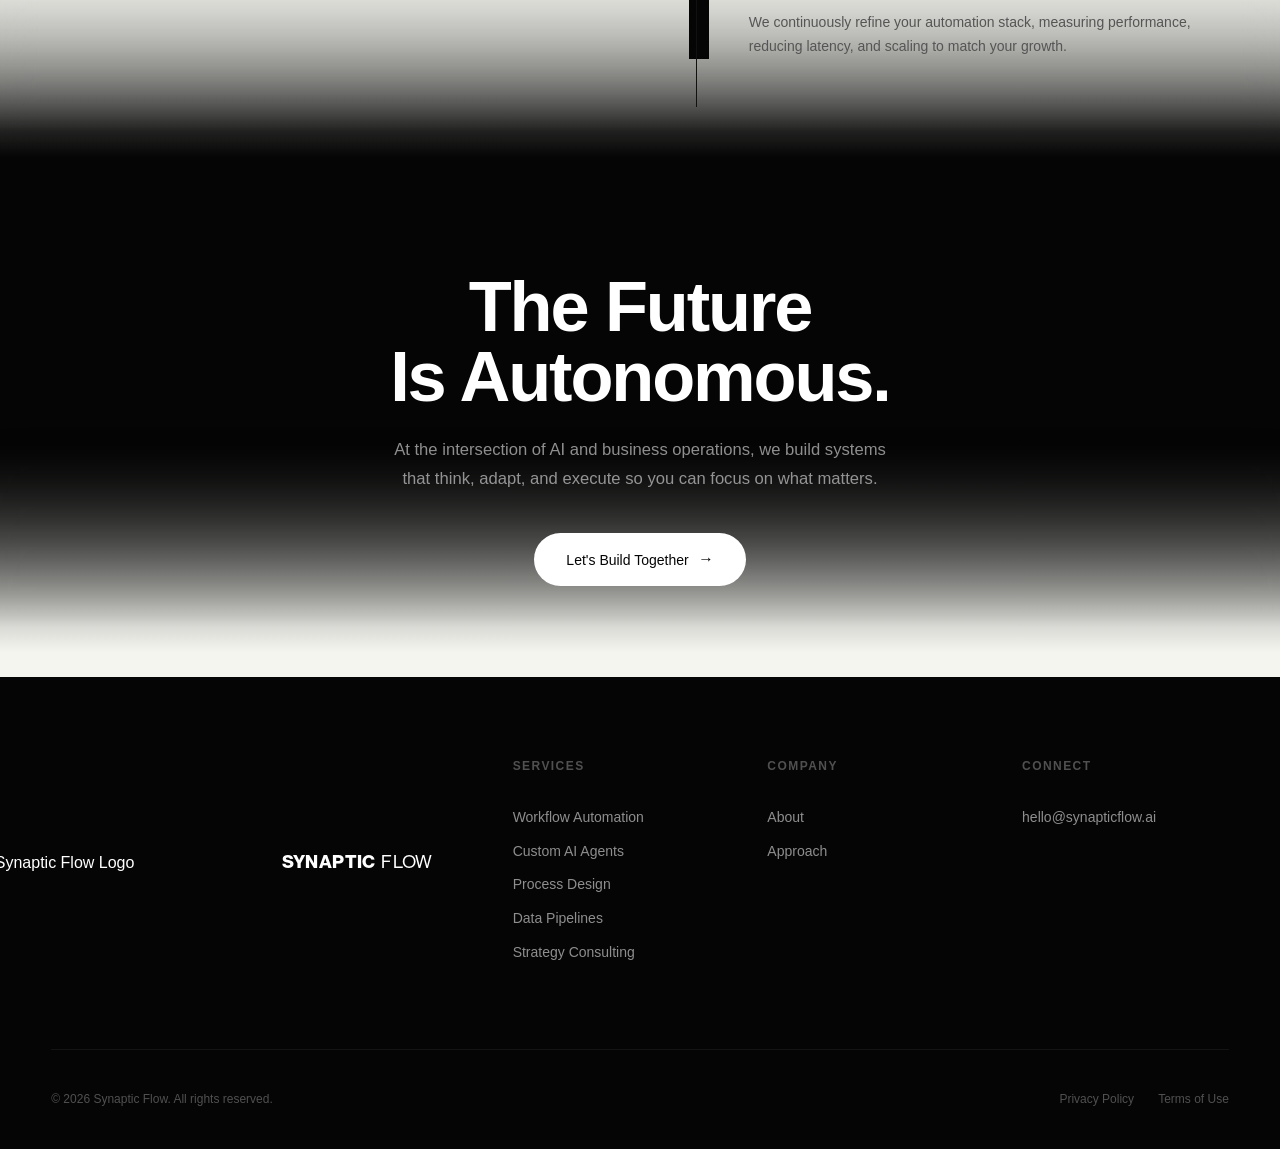
==== commit 74da9dfa: "Add files via upload" ====
--- a/index.html
+++ b/index.html
@@ -5,28 +5,31 @@
   <meta name="viewport" content="width=device-width, initial-scale=1.0">
   <title>Synaptic Flow</title>
   <meta name="description" content="Synaptic Flow is an AI automation agency that designs intelligent workflows, custom AI agents, and data pipeline solutions to accelerate your business.">
+  <link rel="canonical" href="https://synapticflowsystems.com/">
   
   <!-- SEO & Social Media Meta Tags -->
   <meta property="og:title" content="Synaptic Flow">
   <meta property="og:description" content="Redefining business efficiency with AI-native workflows and intelligent infrastructure.">
   <meta property="og:type" content="website">
-  <meta property="og:url" content="https://synaptic-flow-steel.vercel.app">
-  <meta property="og:image" content="https://synaptic-flow-steel.vercel.app/LOGO main.png">
+  <meta property="og:url" content="https://synapticflowsystems.com">
+  <meta property="og:image" content="https://synapticflowsystems.com/LOGO main.webp">
   
   <meta name="twitter:card" content="summary_large_image">
   <meta name="twitter:title" content="Synaptic Flow">
   <meta name="twitter:description" content="Intelligent systems that think, adapt, and execute.">
-  <meta name="twitter:image" content="https://synaptic-flow-steel.vercel.app/LOGO main.png">
+  <meta name="twitter:image" content="https://synapticflowsystems.com/LOGO main.webp">
 
   <link rel="stylesheet" href="style.css?v=1.1">
   <link rel="stylesheet" href="scroll-stack.css?v=1.0">
-  <link rel="icon" href="data:image/svg+xml,%3Csvg xmlns='http://www.w3.org/2000/svg' viewBox='0 0 100 100'%3E%3Cstyle%3E path %7B fill: black; %7D @media (prefers-color-scheme: dark) %7B path %7B fill: white; %7D %7D %3C/style%3E%3Cpath d='M24 73L44 33H64L44 73H24ZM52 65L72 25L84 25L84 35L72 65L52 65Z'/%3E%3C/svg%3E">
+  <link rel="icon" type="image/webp" href="LOGO main.webp">
+  <link rel="apple-touch-icon" href="LOGO main.webp">
+  <link rel="shortcut icon" href="LOGO main.webp">
+  <link rel="manifest" href="site.webmanifest">
   
 
   <!-- Three.js for Background Effects -->
   <script src="https://cdnjs.cloudflare.com/ajax/libs/three.js/0.160.0/three.min.js"></script>
 
-  <!-- Spline JS Runtime -->
 </head>
 <body>
 
@@ -39,7 +42,7 @@
   <nav class="nav" id="nav">
     <div class="container">
       <a href="#" class="nav-logo">
-        <img src="LOGO main.png" alt="Synaptic Flow Logo" class="logo-image">
+        <img src="LOGO main.webp" alt="Synaptic Flow Logo" class="logo-image">
         <span class="brand-text"><strong>SYNAPTIC</strong> FLOW</span>
       </a>
 
@@ -83,7 +86,28 @@
        HERO SECTION — Light, augen.pro inspired
        ============================================================ -->
   <section class="hero" id="hero">
-    <!-- LightPillar Background (Desktop Only) -->
+    <!-- Hero Skeleton Loader -->
+    <div class="hero-skeleton" id="heroSkeleton">
+      <div class="skeleton-background"></div>
+      <div class="skeleton-content">
+        <div class="skeleton-heading desktop-only">
+          <div class="skeleton-line"></div>
+          <div class="skeleton-line"></div>
+          <div class="skeleton-line"></div>
+        </div>
+        <div class="skeleton-heading mobile-only">
+          <div class="skeleton-line"></div>
+          <div class="skeleton-line"></div>
+        </div>
+        <div class="skeleton-subheading">
+          <div class="skeleton-line"></div>
+          <div class="skeleton-line"></div>
+        </div>
+        <div class="skeleton-cta"></div>
+      </div>
+    </div>
+
+    <!-- LightPillar Background (Static Fallback for Low-end Desktop View) -->
     <div id="lightPillarContainer" class="desktop-only" aria-hidden="true"></div>
 
     <!-- Top Heading -->
@@ -124,7 +148,16 @@
       </a>
     </div>
 
-    <!-- Mobile-only Logo Cloud (inside hero, below subheading) -->
+
+
+
+
+    <!-- Scroll indicator -->
+    <div class="hero-scroll">
+      <span class="scroll-arrow">↓</span>
+    </div>
+
+    <!-- Mobile-only Logo Cloud (repositioned to bottom) -->
     <div class="hero-logo-cloud mobile-only" aria-label="Trusted brands">
       <div class="hero-logo-cloud-divider"></div>
       <div class="hero-logo-cloud-row">
@@ -154,17 +187,6 @@
       <div class="hero-logo-cloud-divider"></div>
     </div>
 
-    <!-- Central 3D visual area -->
-    <div class="hero-visual">
-    </div>
-
-
-
-    <!-- Scroll indicator -->
-    <div class="hero-scroll">
-      <span class="scroll-arrow">↓</span>
-    </div>
-
     <!-- Light-to-dark transition gradient & blur -->
     <div class="hero-to-dark" aria-hidden="true"></div>
   </section>
@@ -199,7 +221,7 @@
       </div>
       <div class="about-grid">
         <div class="about-image reveal">
-          <img src="ansh.jpg.jpeg" alt="Ansh Gour">
+          <img src="ansh.jpg.webp" alt="Ansh Gour" loading="lazy">
         </div>
         <div class="about-content reveal reveal-delay-1">
           <div class="about-header">
@@ -364,7 +386,7 @@
 
       <!-- ===== MOBILE: Standard Grid Fallback ===== -->
       <div class="solutions-grid solutions-grid-mobile">
-        <div class="solution-card reveal">
+        <div class="solution-card reveal" data-card-index="0">
           <div class="glow-pattern" style="background: radial-gradient(circle at center, rgba(108, 92, 231, 0.08) 0%, transparent 60%);"></div>
           <h3 class="solution-title">Lead Generation</h3>
           <div class="solution-labels">
@@ -373,7 +395,7 @@
             <span class="solution-label-pill">Content Systems</span>
           </div>
         </div>
-        <div class="solution-card reveal reveal-delay-1">
+        <div class="solution-card reveal reveal-delay-1" data-card-index="1">
           <div class="glow-pattern" style="background: radial-gradient(circle at center, rgba(162, 155, 254, 0.08) 0%, transparent 60%); animation-delay: -2s;"></div>
           <h3 class="solution-title">Revenue Operations</h3>
           <div class="solution-labels">
@@ -382,7 +404,7 @@
             <span class="solution-label-pill">AI Nurture Sequences</span>
           </div>
         </div>
-        <div class="solution-card reveal reveal-delay-2">
+        <div class="solution-card reveal reveal-delay-2" data-card-index="2">
           <div class="glow-pattern" style="background: radial-gradient(circle at center, rgba(116, 185, 255, 0.08) 0%, transparent 60%); animation-delay: -4s;"></div>
           <h3 class="solution-title">Frontend Experiences</h3>
           <div class="solution-labels">
@@ -391,7 +413,7 @@
             <span class="solution-label-pill">Interactive Demos</span>
           </div>
         </div>
-        <div class="solution-card reveal">
+        <div class="solution-card reveal" data-card-index="3">
           <div class="glow-pattern" style="background: radial-gradient(circle at center, rgba(255, 118, 117, 0.06) 0%, transparent 60%); animation-delay: -6s;"></div>
           <h3 class="solution-title">Hiring Systems</h3>
           <div class="solution-labels">
@@ -400,7 +422,7 @@
             <span class="solution-label-pill">Trial Automation</span>
           </div>
         </div>
-        <div class="solution-card reveal reveal-delay-1">
+        <div class="solution-card reveal reveal-delay-1" data-card-index="4">
           <div class="glow-pattern" style="background: radial-gradient(circle at center, rgba(85, 239, 196, 0.06) 0%, transparent 60%); animation-delay: -8s;"></div>
           <h3 class="solution-title">Revenue Acceleration Systems</h3>
           <div class="solution-labels">
@@ -409,7 +431,7 @@
             <span class="solution-label-pill">Conversion Systems</span>
           </div>
         </div>
-        <div class="solution-card reveal reveal-delay-2">
+        <div class="solution-card reveal reveal-delay-2" data-card-index="5">
           <div class="glow-pattern" style="background: radial-gradient(circle at center, rgba(253, 203, 110, 0.06) 0%, transparent 60%); animation-delay: -10s;"></div>
           <h3 class="solution-title">AI Strategy &amp; Training</h3>
           <div class="solution-labels">
@@ -499,7 +521,7 @@
     <div class="container">
       <div class="footer-top">
         <div class="footer-brand">
-          <img src="LOGO main.png" alt="Big Synaptic Flow Logo" class="footer-huge-logo">
+          <img src="LOGO main.webp" alt="Big Synaptic Flow Logo" class="footer-huge-logo">
           <a href="#" class="nav-logo">
             <span class="brand-text"><strong>SYNAPTIC</strong> FLOW</span>
           </a>
--- a/style.css
+++ b/style.css
@@ -8,6 +8,7 @@
   src: url('neuehaasgrotdisp-55roman-trial.otf') format('opentype');
   font-weight: normal;
   font-style: normal;
+  font-display: swap;
 }
 
 @font-face {
@@ -15,6 +16,7 @@
   src: url('neuehaasgrotdispround-75bold-trial.otf') format('opentype');
   font-weight: bold;
   font-style: normal;
+  font-display: swap;
 }
 
 @font-face {
@@ -22,6 +24,7 @@
   src: url('Druk-Super-Trial.otf') format('opentype');
   font-weight: 900;
   font-style: normal;
+  font-display: swap;
 }
 
 @font-face {
@@ -29,6 +32,7 @@
   src: url('DrukTextWide-Super-Trial.otf') format('opentype');
   font-weight: 900;
   font-style: normal;
+  font-display: swap;
 }
 
 /* --- Google Fonts --- */
@@ -667,17 +671,146 @@
   color: var(--hero-text);
 }
 
-@media (min-width: 1025px) {
+@media (min-width: 768px) {
   .hero {
     min-height: 115vh; /* Increased for desktop */
   }
+}
+
+/* Hero Skeleton Loader */
+.hero-skeleton {
+  position: absolute;
+  top: 0;
+  left: 0;
+  width: 100%;
+  height: 100%;
+  z-index: 100;
+  background: #000000;
+  display: flex;
+  flex-direction: column;
+  transition: opacity 0.8s var(--ease-out-expo), visibility 0.8s;
+  pointer-events: none;
+}
+
+.hero-skeleton.fade-out {
+  opacity: 0;
+  visibility: hidden;
+}
+
+.skeleton-background {
+  position: absolute;
+  top: 0;
+  left: 0;
+  width: 100%;
+  height: 100%;
+  background: linear-gradient(
+    90deg,
+    rgba(20, 20, 20, 0) 0%,
+    rgba(30, 30, 35, 0.5) 50%,
+    rgba(20, 20, 20, 0) 100%
+  );
+  background-size: 200% 100%;
+  animation: skeletonShimmer 2s infinite linear;
+}
+
+.skeleton-content {
+  position: relative;
+  z-index: 2;
+  height: 100%;
+  display: flex;
+  flex-direction: column;
+  padding-left: 5vw;
+}
+
+.skeleton-heading {
+  display: flex;
+  flex-direction: column;
+  gap: 1rem;
+  margin-top: 15rem;
+}
+
+.skeleton-heading .skeleton-line {
+  height: clamp(3rem, 8vw, 6.5rem);
+  background: rgba(255, 255, 255, 0.05);
+  border-radius: 4px;
+  width: 60vw;
+}
+
+.skeleton-heading .skeleton-line:nth-child(2) { width: 40vw; }
+.skeleton-heading .skeleton-line:nth-child(3) { width: 50vw; }
+
+.skeleton-subheading {
+  display: flex;
+  flex-direction: column;
+  gap: 0.75rem;
+  margin-top: 2rem;
+}
+
+.skeleton-subheading .skeleton-line {
+  height: 1.2rem;
+  background: rgba(255, 255, 255, 0.03);
+  border-radius: 4px;
+  width: 30vw;
+}
+
+.skeleton-subheading .skeleton-line:nth-child(2) { width: 25vw; }
+
+.skeleton-cta {
+  margin-top: 4rem;
+  width: 12rem;
+  height: 3rem;
+  background: rgba(255, 255, 255, 0.08);
+  border-radius: 100px;
+}
+
+@media (max-width: 767px) {
+  .hero-skeleton {
+    background: #f5f5f0;
+  }
+  .skeleton-content {
+    padding: 0 var(--container-padding);
+    align-items: center;
+  }
+  .skeleton-heading {
+    margin-top: 9rem;
+    align-items: center;
+  }
+  .skeleton-heading .skeleton-line {
+    width: 80vw;
+    height: 3rem;
+    background: rgba(0, 0, 0, 0.05);
+  }
+  .skeleton-subheading {
+    align-items: center;
+  }
+  .skeleton-subheading .skeleton-line {
+    width: 70vw;
+    background: rgba(0, 0, 0, 0.03);
+  }
+  .skeleton-cta {
+    align-self: center;
+    background: rgba(0, 0, 0, 0.08);
+  }
+  .skeleton-background {
+    background: linear-gradient(
+      90deg,
+      rgba(0, 0, 0, 0) 0%,
+      rgba(0, 0, 0, 0.02) 50%,
+      rgba(0, 0, 0, 0) 100%
+    );
+  }
+}
+
+@keyframes skeletonShimmer {
+  0% { background-position: -200% 0; }
+  100% { background-position: 200% 0; }
 }
 
 /* Utility Classes */
 .desktop-only { display: none !important; }
 .mobile-only { display: flex !important; }
 
-@media (min-width: 1025px) {
+@media (min-width: 768px) {
   .desktop-only { display: flex !important; }
   .mobile-only { display: none !important; }
 }
@@ -691,6 +824,22 @@
   z-index: 0;
   pointer-events: none;
   overflow: hidden;
+  background-image: url('static.webp');
+  background-size: cover;
+  background-position: center;
+  background-repeat: no-repeat;
+  transform: scale(1.05);
+}
+
+/* Accessibility: Hide 3D pillar if user prefers reduced motion or device is low-performance */
+@media (prefers-reduced-motion: reduce) {
+  #lightPillarContainer canvas {
+    display: none !important;
+  }
+}
+
+.is-low-performance #lightPillarContainer canvas {
+  display: none !important;
 }
 
 /* Typography behind 3D model */
@@ -713,7 +862,7 @@
   transition: all 0.8s var(--ease-out-expo);
 }
 
-@media (min-width: 1025px) {
+@media (min-width: 768px) {
   .hero {
     background: #000000 !important;
   }
@@ -722,7 +871,7 @@
     align-items: flex-start;
     font-family: 'Druk', sans-serif;
     font-size: clamp(3rem, 8vw, 7.5rem);
-    margin-top: 20rem;
+    margin-top: 15rem;
     margin-left: 5vw;
     text-align: left;
     color: #d6d3e1 !important;
@@ -740,13 +889,13 @@
   padding: 0 var(--container-padding);
 }
 
-@media (min-width: 1025px) {
+@media (min-width: 768px) {
   .hero-subheading-wrapper {
     display: block;
     align-self: flex-start;
     text-align: left;
     margin-left: 5vw;
-    margin-top: 2rem;
+    margin-top: 1.5rem;
     width: auto;
     padding: 0;
   }
@@ -760,32 +909,49 @@
   display: inline-block;
   min-height: 1.5em;
   white-space: pre-wrap;
-  color: transparent !important;
-  background: linear-gradient(
-    135deg,
-    #000 0%,
-    #000 40%,
-    #fff 50%,
-    #000 60%,
-    #000 100%
-  );
-  background-size: 200% auto;
-  -webkit-background-clip: text;
-  background-clip: text;
-  animation: textShine 6s linear infinite;
-  pointer-events: auto; /* Ensure text can still be selected if needed, or set to none if strictly interaction is priority */
-}
-
-@media (min-width: 1025px) {
+  color: #111111;
+  background: none;
+  animation: none;
+  pointer-events: auto;
+}
+
+@media (max-width: 1024px) {
+  .special-text-subheading {
+    color: transparent !important;
+    background: linear-gradient(
+      135deg,
+      #000 0%,
+      #000 40%,
+      #fff 50%,
+      #000 60%,
+      #000 100%
+    );
+    background-size: 200% auto;
+    -webkit-background-clip: text;
+    background-clip: text;
+    animation: textShine 6s linear infinite;
+  }
+}
+
+@media (min-width: 768px) {
   .special-text-subheading {
     font-family: 'Neue Haas Grotesk', sans-serif;
     font-size: clamp(1.1rem, 2vw, 1.4rem);
     font-weight: bold;
     line-height: 1.5;
-    color: #ffffff !important;
-    background: none !important;
-    -webkit-text-fill-color: #ffffff !important;
-    animation: none !important;
+    color: transparent;
+    background: linear-gradient(
+      135deg,
+      #fff 0%,
+      #fff 40%,
+      #000 50%,
+      #fff 60%,
+      #fff 100%
+    );
+    background-size: 200% auto;
+    -webkit-background-clip: text;
+    background-clip: text;
+    animation: textShine 6s linear infinite;
   }
 }
 
@@ -794,9 +960,7 @@
   100% { background-position: -200% center; }
 }
 
-.special-text-subheading.reveal-done {
-  color: var(--hero-text);
-}
+
 
 
 .text-hollow {
@@ -817,7 +981,7 @@
   text-align: center;
 }
 
-@media (min-width: 1025px) {
+@media (min-width: 768px) {
   .heading-line-1,
   .heading-line-2,
   .heading-line-3 {
@@ -826,114 +990,10 @@
   }
 }
 
-/* 3D Model area â€” center of hero */
-.hero-visual {
-  position: absolute;
-  top: 0;
-  bottom: 0;
-  left: 0;
-  right: 0;
-  display: flex;
-  align-items: center;
-  justify-content: center;
-  z-index: 1;
-  transition: all 1s var(--ease-out-expo);
-  pointer-events: auto;
-}
-
-@media (min-width: 1025px) {
-  .hero-visual {
-    left: 0;
-    right: 0;
-    width: 100%;
-    top: 0;
-    height: 100%;
-  }
-}
-
-.spline-container {
-  width: 100%;
-  height: 100%;
-  display: flex;
-  align-items: center;
-  justify-content: center;
-  overflow: hidden;
-}
-
-#canvas3d {
-  position: absolute;
-  top: 0;
-  left: 0;
-  width: 100%;
-  height: 100%;
-  opacity: 0;
-  z-index: 1;
-  transform: scale(1.2);
-  /* Make the model 20% bigger */
-  transition: opacity 0.8s var(--ease-out-expo);
-}
-
-@media (min-width: 1025px) {
-  #canvas3d {
-    transform: scale(1.2) translateX(15%);
-  }
-}
-
-#canvas3d.loaded {
-  opacity: 1;
-}
+
 
 /* Blend robot with background */
 
-/* Hide the 'Built with Spline' badge extremely aggressively */
-a[href*="spline.design"],
-.spline-watermark,
-div:has(> a[href*="spline.design"]) {
-  display: none !important;
-  opacity: 0 !important;
-  visibility: hidden !important;
-  pointer-events: none !important;
-}
-
-/* Spline loading state */
-.spline-loader {
-  position: absolute;
-  inset: 0;
-  display: flex;
-  flex-direction: column;
-  align-items: center;
-  justify-content: center;
-  gap: 1rem;
-  z-index: 2;
-  transition: opacity 0.5s var(--ease-out-expo);
-}
-
-.spline-loader.hidden {
-  opacity: 0;
-  pointer-events: none;
-}
-
-.spline-loader span {
-  font-size: 0.75rem;
-  color: var(--hero-text-muted);
-  letter-spacing: 0.1em;
-  text-transform: uppercase;
-}
-
-.spline-spinner {
-  width: 32px;
-  height: 32px;
-  border: 2px solid rgba(0, 0, 0, 0.08);
-  border-top-color: var(--hero-text-secondary);
-  border-radius: 50%;
-  animation: spin 0.8s linear infinite;
-}
-
-@keyframes spin {
-  to {
-    transform: rotate(360deg);
-  }
-}
 
 
 /* Bottom content — overlaid on hero */
@@ -1609,10 +1669,13 @@
 
 .footer-brand {
   display: flex;
-  align-items: center;
-  justify-content: space-between;
-  gap: 2rem;
+  flex-direction: column;
+  align-items: flex-start;
+  justify-content: center;
+  gap: 1.5rem;
   padding-right: 2rem;
+  position: relative;
+  min-height: 200px;
 }
 
 .footer-top {
@@ -1625,17 +1688,25 @@
 .footer-brand .nav-logo {
   color: #fff;
   margin-left: auto;
+  position: relative;
+  z-index: 2;
   /* Push text closer to the columns on the right */
 }
 
 .footer-huge-logo {
   width: 100%;
-  max-width: 250px;
+  max-width: 500px;
   /* Make it massive in the empty space */
   filter: brightness(0) invert(1);
   /* Pure white */
   opacity: 1;
-  /* Beautiful vivid white logo */
+  /* Pure white as requested */
+  position: absolute;
+  left: -100px;
+  top: 50%;
+  transform: translateY(-50%);
+  pointer-events: none;
+  z-index: 0;
 }
 
 .footer-brand .logo-icon {
@@ -1792,7 +1863,7 @@
 /* ============================================================
    RESPONSIVE
    ============================================================ */
-@media (max-width: 1024px) {
+@media (max-width: 767px) {
   .services-header {
     grid-template-columns: 1fr;
     gap: 1.5rem;
@@ -1817,7 +1888,7 @@
   }
 }
 
-@media (max-width: 768px) {
+@media (max-width: 767px) {
   .nav-links {
     display: none;
   }
@@ -1910,8 +1981,17 @@
 
   .footer-brand .nav-logo {
     margin-left: 0;
-    position: static;
+    position: relative;
+    z-index: 2;
     transform: none;
+  }
+
+  .footer-huge-logo {
+    left: 50%;
+    top: 50%;
+    transform: translate(-50%, -50%);
+    max-width: 300px;
+    opacity: 0.1; /* Much more subtle on mobile to avoid clashing with text */
   }
 
   .footer-bottom {
@@ -1957,13 +2037,13 @@
   pointer-events: auto; /* Ensure button is clickable */
 }
 
-@media (min-width: 1025px) {
+@media (min-width: 768px) {
   .floating-cta-bar {
     position: relative;
     bottom: auto;
     left: auto;
     transform: none;
-    margin-top: 3rem;
+    margin-top: 2rem;
     margin-left: 5vw;
     width: auto;
     z-index: 100;
@@ -2140,7 +2220,7 @@
 }
 
 /* ——— Responsive ——— */
-@media (max-width: 768px) {
+@media (max-width: 767px) {
   .testimonials-grid {
     grid-template-columns: 1fr;
     gap: 3rem;
@@ -2307,7 +2387,7 @@
   overflow: hidden;
 }
 
-@media (min-width: 1025px) {
+@media (min-width: 768px) {
   .logo-cloud-section {
 
   }
@@ -2401,7 +2481,7 @@
   display: none; /* Hidden on desktop */
 }
 
-@media (max-width: 768px) {
+@media (max-width: 767px) {
   .hero-logo-cloud {
     display: block;
     width: 100%;
@@ -2658,7 +2738,7 @@
 }
 
 /* Mobile Responsive */
-@media (max-width: 1024px) {
+@media (max-width: 767px) {
   .solutions-grid {
     grid-template-columns: repeat(2, 1fr);
   }
@@ -2687,8 +2767,8 @@
     box-shadow 0.6s var(--ease-out-expo);
 }
 
-/* Visible state ï¿½ triggered by JS adding .card-visible */
-.solution-card.card-visible {
+/* Visible state — triggered by JS adding .visible */
+.solution-card.visible {
   opacity: 1;
   transform: translateY(0);
 }
@@ -2728,24 +2808,6 @@
    MOBILE PERFORMANCE OPTIMIZATIONS
    ============================================================ */
 
-/* Static robot image — hidden on desktop, shown on mobile */
-.hero-robot-static {
-  display: none;
-}
-
-@media (max-width: 768px) {
-  /* Show static robot image on mobile, hide Spline canvas */
-  .hero-robot-static {
-    display: block;
-    width: 100%;
-    height: 100%;
-    object-fit: cover;
-    object-position: center top;
-  }
-
-  .spline-container {
-    display: none !important; /* Kill WebGL entirely on mobile */
-  }
 
   /* Disable noise overlay on mobile for performance */
   .noise-overlay {
@@ -2756,7 +2818,7 @@
 /* ============================================================
    GLOW CARD EFFECT (Desktop Only)
    ============================================================ */
-@media (min-width: 1024px) {
+@media (min-width: 768px) {
   [data-glow] {
     --border-size: calc(var(--border, 2) * 1px);
     --spotlight-size: calc(var(--size, 150) * 1px);
@@ -2887,7 +2949,7 @@
 /* ============================================================
    RESPONSIVE OVERRIDES
    ============================================================ */
-@media (max-width: 768px) {
+@media (max-width: 767px) {
   .hero {
     min-height: 90vh !important;
   }
@@ -2900,10 +2962,17 @@
     font-family: 'Druk', sans-serif !important;
     font-size: clamp(3rem, 15vw, 5rem);
     letter-spacing: -0.01em;
+    text-align: center !important;
+    width: 100% !important;
+    margin-left: 0 !important;
+    margin-right: 0 !important;
+    margin-top: 6rem !important; /* Moved up from 9rem */
+    align-items: center !important;
   }
 
   .hero-subheading-wrapper {
     display: block; /* Visible only on Mobile */
+    margin-top: 4rem !important; /* Move subheading down */
   }
 
   .special-text-subheading {
@@ -2933,5 +3002,5 @@
   background-clip: text;
   -webkit-text-fill-color: transparent;
   color: transparent;
-  animation: shinyTextAnim 3s linear infinite;
-}
+  animation: shinyTextAnim 6s linear infinite;
+}
--- a/scroll-stack.css
+++ b/scroll-stack.css
@@ -11,7 +11,7 @@
   display: grid;
 }
 
-@media (min-width: 1025px) {
+@media (min-width: 768px) {
   .scroll-stack-wrapper {
     display: block;
   }
@@ -50,7 +50,7 @@
   justify-content: space-between;
   overflow: hidden;
   transform-origin: top center;
-  will-change: transform, filter;
+  will-change: transform, opacity, filter;
   backface-visibility: hidden;
   transform-style: preserve-3d;
   -webkit-transform: translateZ(0);
